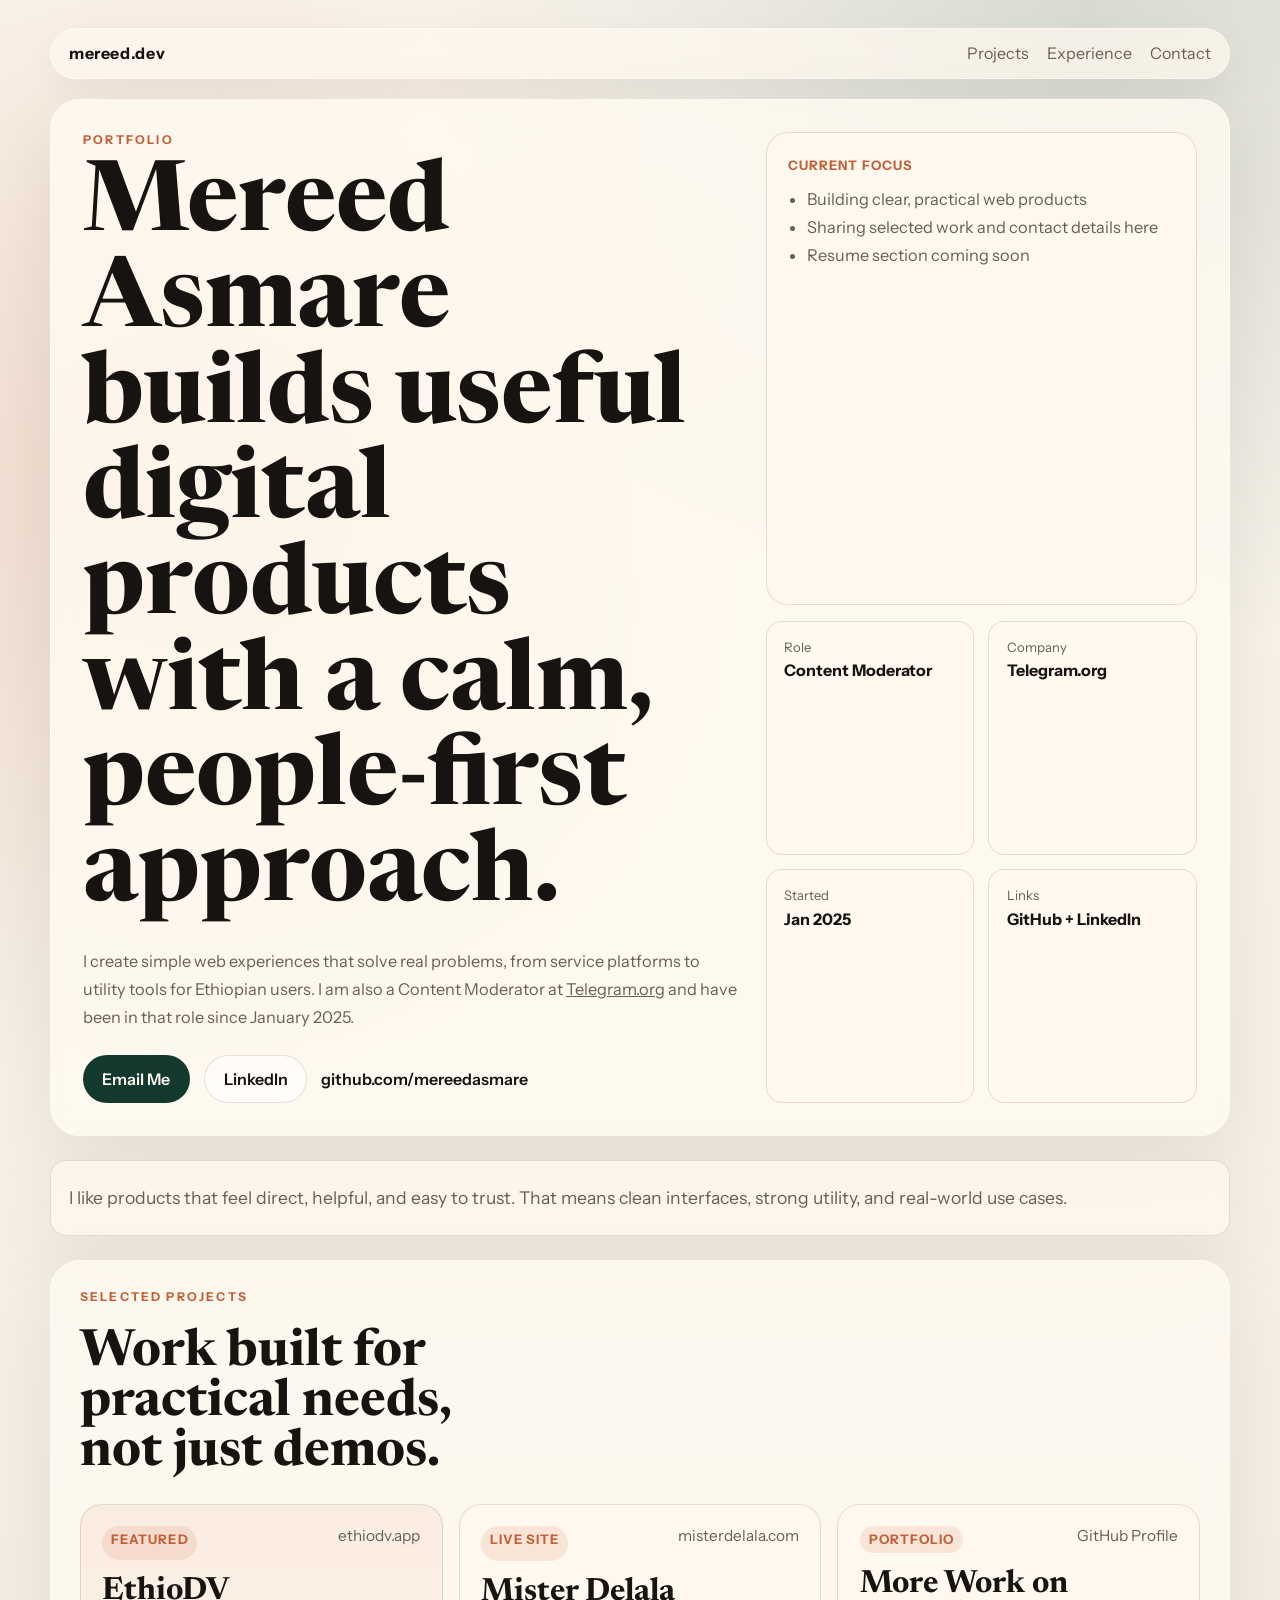
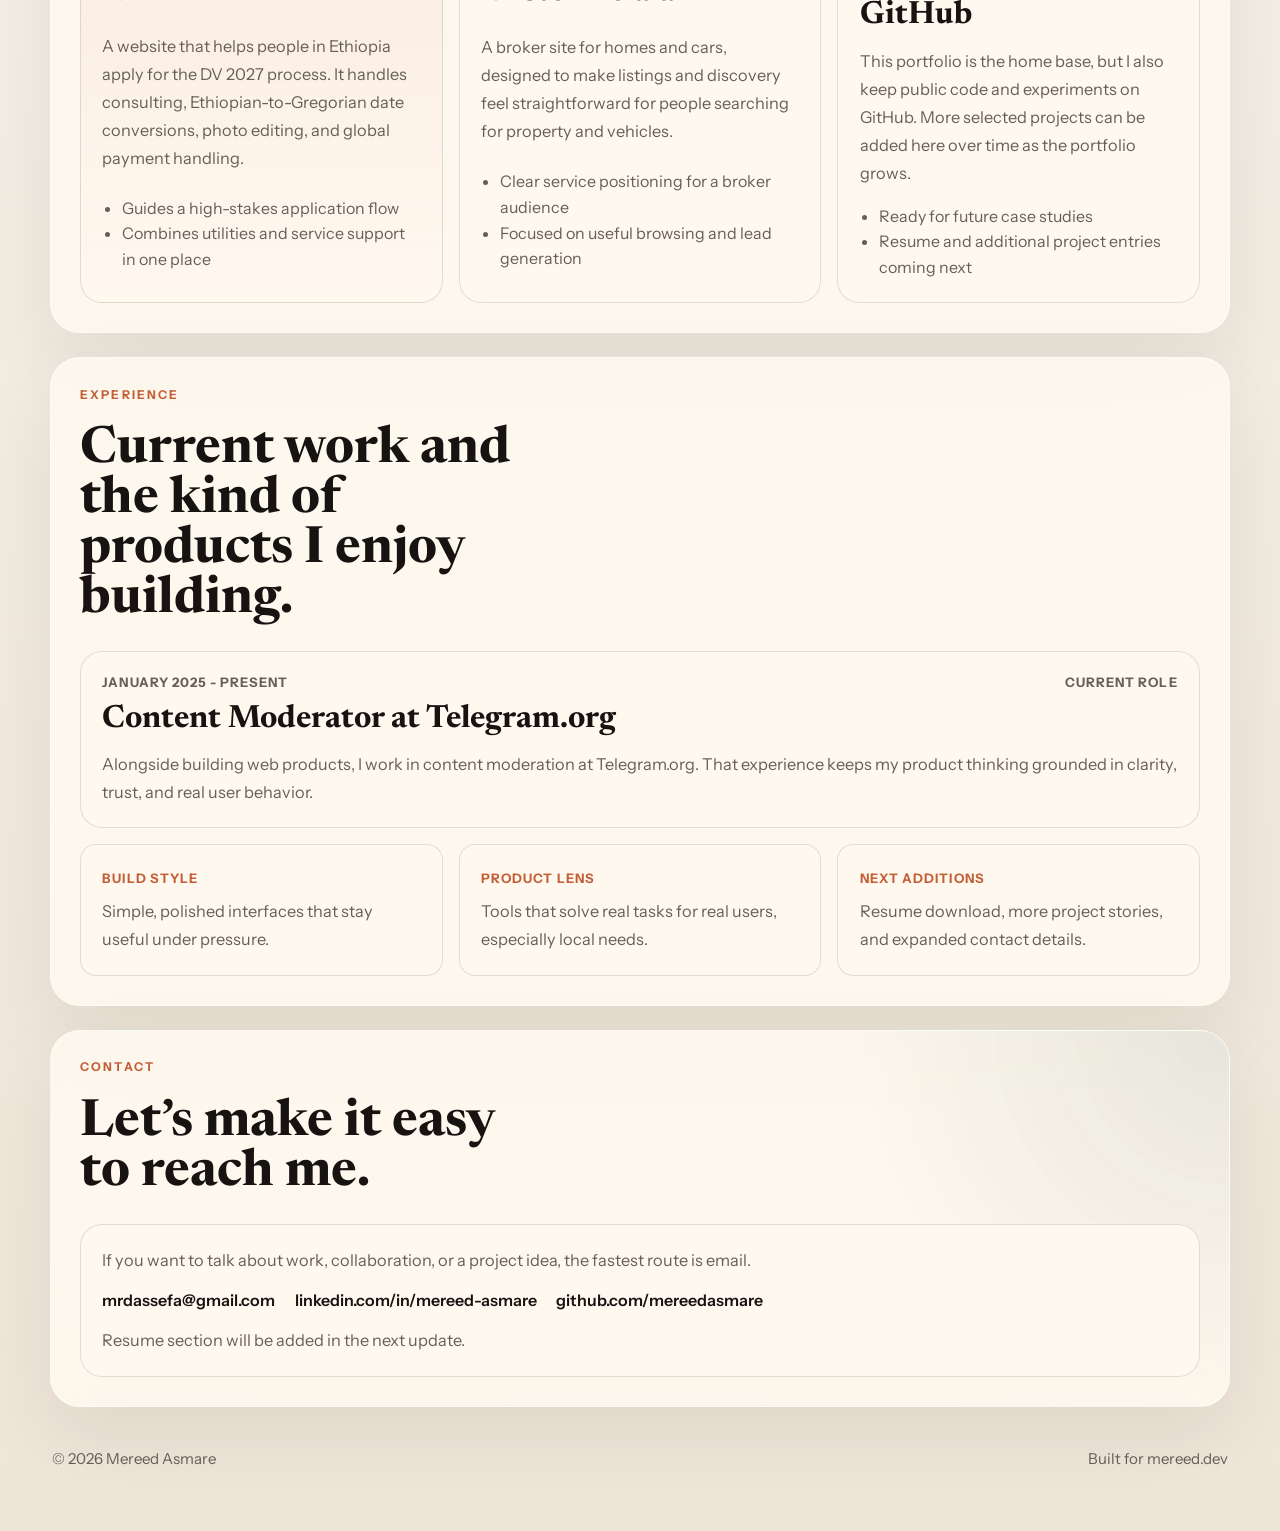
==== index.html @ 02094e94 "Create portfolio site" ====
<!DOCTYPE html>
<html lang="en">
  <head>
    <meta charset="UTF-8" />
    <meta name="viewport" content="width=device-width, initial-scale=1.0" />
    <title>Mereed Asmare | Portfolio</title>
    <meta
      name="description"
      content="Mereed Asmare builds practical web products, shares selected work, and is currently a Content Moderator at Telegram.org."
    />
    <meta name="theme-color" content="#f3ede3" />
    <meta property="og:title" content="Mereed Asmare | Portfolio" />
    <meta
      property="og:description"
      content="Selected projects, current work, and contact links for Mereed Asmare."
    />
    <meta property="og:type" content="website" />
    <meta property="og:url" content="https://mereed.dev" />
    <link rel="canonical" href="https://mereed.dev" />
    <link rel="preconnect" href="https://fonts.googleapis.com" />
    <link rel="preconnect" href="https://fonts.gstatic.com" crossorigin />
    <link
      href="https://fonts.googleapis.com/css2?family=Instrument+Sans:wght@400;500;600;700&family=Newsreader:opsz,wght@6..72,500;6..72,700&display=swap"
      rel="stylesheet"
    />
    <link rel="stylesheet" href="./styles.css" />
  </head>
  <body>
    <div class="page-shell">
      <header class="site-header">
        <a class="brand" href="#top">mereed.dev</a>
        <nav class="site-nav" aria-label="Primary">
          <a href="#projects">Projects</a>
          <a href="#experience">Experience</a>
          <a href="#contact">Contact</a>
        </nav>
      </header>

      <main id="top">
        <section class="hero section reveal">
          <div class="hero-copy">
            <p class="eyebrow">Portfolio</p>
            <h1>
              Mereed Asmare builds useful digital products with a calm,
              people-first approach.
            </h1>
            <p class="intro">
              I create simple web experiences that solve real problems, from
              service platforms to utility tools for Ethiopian users. I am also
              a Content Moderator at
              <a href="https://telegram.org" target="_blank" rel="noreferrer"
                >Telegram.org</a
              >
              and have been in that role since January 2025.
            </p>
            <div class="hero-actions">
              <a class="button primary" href="mailto:mrdassefa@gmail.com"
                >Email Me</a
              >
              <a
                class="button secondary"
                href="https://www.linkedin.com/in/mereed-asmare/"
                target="_blank"
                rel="noreferrer"
                >LinkedIn</a
              >
              <a
                class="text-link"
                href="https://github.com/mereedasmare"
                target="_blank"
                rel="noreferrer"
                >github.com/mereedasmare</a
              >
            </div>
          </div>

          <aside class="hero-panel">
            <div class="status-card">
              <p class="panel-label">Current Focus</p>
              <ul class="status-list">
                <li>Building clear, practical web products</li>
                <li>Sharing selected work and contact details here</li>
                <li>Resume section coming soon</li>
              </ul>
            </div>
            <div class="mini-grid">
              <article>
                <span>Role</span>
                <strong>Content Moderator</strong>
              </article>
              <article>
                <span>Company</span>
                <strong>Telegram.org</strong>
              </article>
              <article>
                <span>Started</span>
                <strong>Jan 2025</strong>
              </article>
              <article>
                <span>Links</span>
                <strong>GitHub + LinkedIn</strong>
              </article>
            </div>
          </aside>
        </section>

        <section class="summary-band section reveal">
          <p>
            I like products that feel direct, helpful, and easy to trust. That
            means clean interfaces, strong utility, and real-world use cases.
          </p>
        </section>

        <section class="section reveal" id="projects">
          <div class="section-heading">
            <p class="eyebrow">Selected Projects</p>
            <h2>Work built for practical needs, not just demos.</h2>
          </div>

          <div class="project-grid">
            <article class="project-card featured">
              <div class="project-topline">
                <span class="project-tag">Featured</span>
                <a
                  href="https://ethiodv.app"
                  target="_blank"
                  rel="noreferrer"
                  >ethiodv.app</a
                >
              </div>
              <h3>EthioDV</h3>
              <p>
                A website that helps people in Ethiopia apply for the DV 2027
                process. It handles consulting, Ethiopian-to-Gregorian date
                conversions, photo editing, and global payment handling.
              </p>
              <ul class="project-points">
                <li>Guides a high-stakes application flow</li>
                <li>Combines utilities and service support in one place</li>
              </ul>
            </article>

            <article class="project-card">
              <div class="project-topline">
                <span class="project-tag">Live Site</span>
                <a
                  href="https://misterdelala.com"
                  target="_blank"
                  rel="noreferrer"
                  >misterdelala.com</a
                >
              </div>
              <h3>Mister Delala</h3>
              <p>
                A broker site for homes and cars, designed to make listings and
                discovery feel straightforward for people searching for property
                and vehicles.
              </p>
              <ul class="project-points">
                <li>Clear service positioning for a broker audience</li>
                <li>Focused on useful browsing and lead generation</li>
              </ul>
            </article>

            <article class="project-card">
              <div class="project-topline">
                <span class="project-tag">Portfolio</span>
                <a
                  href="https://github.com/mereedasmare"
                  target="_blank"
                  rel="noreferrer"
                  >GitHub Profile</a
                >
              </div>
              <h3>More Work on GitHub</h3>
              <p>
                This portfolio is the home base, but I also keep public code
                and experiments on GitHub. More selected projects can be added
                here over time as the portfolio grows.
              </p>
              <ul class="project-points">
                <li>Ready for future case studies</li>
                <li>Resume and additional project entries coming next</li>
              </ul>
            </article>
          </div>
        </section>

        <section class="section reveal" id="experience">
          <div class="section-heading">
            <p class="eyebrow">Experience</p>
            <h2>Current work and the kind of products I enjoy building.</h2>
          </div>

          <div class="timeline-card">
            <div class="timeline-meta">
              <span>January 2025 - Present</span>
              <span>Current Role</span>
            </div>
            <h3>Content Moderator at Telegram.org</h3>
            <p>
              Alongside building web products, I work in content moderation at
              Telegram.org. That experience keeps my product thinking grounded
              in clarity, trust, and real user behavior.
            </p>
          </div>

          <div class="value-grid">
            <article>
              <span>Build Style</span>
              <p>Simple, polished interfaces that stay useful under pressure.</p>
            </article>
            <article>
              <span>Product Lens</span>
              <p>Tools that solve real tasks for real users, especially local needs.</p>
            </article>
            <article>
              <span>Next Additions</span>
              <p>Resume download, more project stories, and expanded contact details.</p>
            </article>
          </div>
        </section>

        <section class="section reveal contact-section" id="contact">
          <div class="section-heading">
            <p class="eyebrow">Contact</p>
            <h2>Let’s make it easy to reach me.</h2>
          </div>

          <div class="contact-card">
            <p>
              If you want to talk about work, collaboration, or a project idea,
              the fastest route is email.
            </p>
            <div class="contact-links">
              <a href="mailto:mrdassefa@gmail.com">mrdassefa@gmail.com</a>
              <a
                href="https://www.linkedin.com/in/mereed-asmare/"
                target="_blank"
                rel="noreferrer"
                >linkedin.com/in/mereed-asmare</a
              >
              <a
                href="https://github.com/mereedasmare"
                target="_blank"
                rel="noreferrer"
                >github.com/mereedasmare</a
              >
            </div>
            <p class="resume-note">Resume section will be added in the next update.</p>
          </div>
        </section>
      </main>

      <footer class="site-footer">
        <p>© <span id="year"></span> Mereed Asmare</p>
        <p>Built for mereed.dev</p>
      </footer>
    </div>

    <script src="./script.js"></script>
  </body>
</html>
---- styles.css ----
:root {
  color-scheme: light;
  --bg: #f3ede3;
  --surface: rgba(255, 250, 241, 0.82);
  --surface-strong: #fff8ef;
  --surface-deep: #13392f;
  --text: #161311;
  --muted: #675f57;
  --line: rgba(22, 19, 17, 0.12);
  --accent: #c35f37;
  --accent-soft: rgba(195, 95, 55, 0.12);
  --shadow: 0 28px 80px rgba(27, 23, 19, 0.08);
  --radius-lg: 30px;
  --radius-md: 22px;
  --radius-sm: 16px;
}

* {
  box-sizing: border-box;
}

html {
  scroll-behavior: smooth;
}

body {
  margin: 0;
  min-height: 100vh;
  font-family: "Instrument Sans", sans-serif;
  color: var(--text);
  background:
    radial-gradient(circle at 15% 15%, rgba(195, 95, 55, 0.18), transparent 22%),
    radial-gradient(circle at 85% 0%, rgba(19, 57, 47, 0.15), transparent 20%),
    linear-gradient(180deg, #fbf6ed 0%, var(--bg) 56%, #efe5d8 100%);
}

body::before {
  content: "";
  position: fixed;
  inset: 0;
  pointer-events: none;
  background-image:
    linear-gradient(rgba(19, 57, 47, 0.04) 1px, transparent 1px),
    linear-gradient(90deg, rgba(19, 57, 47, 0.04) 1px, transparent 1px);
  background-size: 44px 44px;
  mask-image: radial-gradient(circle at center, black 28%, transparent 90%);
  opacity: 0.35;
}

a {
  color: inherit;
}

.page-shell {
  width: min(1180px, calc(100% - 2rem));
  margin: 0 auto;
  padding: 1rem 0 3rem;
  position: relative;
  z-index: 1;
}

.site-header,
.site-footer {
  display: flex;
  justify-content: space-between;
  align-items: center;
  gap: 1rem;
}

.site-header {
  position: sticky;
  top: 0;
  margin-top: 0.75rem;
  padding: 0.9rem 1.15rem;
  border: 1px solid rgba(255, 255, 255, 0.45);
  border-radius: 999px;
  backdrop-filter: blur(16px);
  background: rgba(255, 248, 239, 0.72);
  box-shadow: 0 14px 40px rgba(26, 23, 21, 0.05);
}

.brand,
.site-nav a,
.text-link,
.project-topline a,
.contact-links a {
  text-decoration: none;
}

.brand {
  font-weight: 700;
  letter-spacing: 0.04em;
  text-transform: lowercase;
}

.site-nav {
  display: flex;
  gap: 1.1rem;
  flex-wrap: wrap;
}

.site-nav a {
  color: var(--muted);
}

.site-nav a:hover,
.text-link:hover,
.project-topline a:hover,
.contact-links a:hover {
  color: var(--accent);
}

main {
  display: grid;
  gap: 1.5rem;
  padding-top: 1.25rem;
}

.section {
  padding: 1.8rem;
  border: 1px solid rgba(255, 255, 255, 0.55);
  border-radius: var(--radius-lg);
  background: var(--surface);
  box-shadow: var(--shadow);
  backdrop-filter: blur(16px);
}

.hero {
  display: grid;
  grid-template-columns: 1.45fr 0.95fr;
  gap: 1.5rem;
  align-items: stretch;
  padding: 2rem;
}

.eyebrow {
  margin: 0 0 0.85rem;
  color: var(--accent);
  text-transform: uppercase;
  letter-spacing: 0.18em;
  font-size: 0.76rem;
  font-weight: 700;
}

h1,
h2,
h3 {
  margin: 0;
  font-family: "Newsreader", serif;
  font-weight: 700;
  line-height: 0.98;
}

h1 {
  font-size: clamp(3rem, 8vw, 6.1rem);
  max-width: 11ch;
}

h2 {
  font-size: clamp(2rem, 4vw, 3.5rem);
  max-width: 14ch;
}

h3 {
  font-size: 2rem;
}

.intro,
.summary-band p,
.project-card p,
.timeline-card p,
.value-grid p,
.contact-card p,
.status-list,
.resume-note {
  color: var(--muted);
  line-height: 1.72;
  font-size: 1.02rem;
}

.intro {
  max-width: 62ch;
  margin: 1.35rem 0 0;
}

.hero-actions {
  display: flex;
  gap: 0.9rem;
  align-items: center;
  flex-wrap: wrap;
  margin-top: 1.5rem;
}

.button {
  display: inline-flex;
  align-items: center;
  justify-content: center;
  min-height: 48px;
  padding: 0.8rem 1.15rem;
  border-radius: 999px;
  border: 1px solid transparent;
  font-weight: 600;
  text-decoration: none;
  transition: transform 180ms ease, background-color 180ms ease,
    border-color 180ms ease;
}

.button:hover {
  transform: translateY(-1px);
}

.button.primary {
  color: #fff9f0;
  background: var(--surface-deep);
}

.button.secondary {
  border-color: var(--line);
  background: rgba(255, 255, 255, 0.6);
}

.text-link {
  font-weight: 600;
}

.hero-panel {
  display: grid;
  gap: 1rem;
}

.status-card,
.project-card,
.timeline-card,
.contact-card,
.value-grid article {
  border-radius: var(--radius-md);
  border: 1px solid var(--line);
  background: var(--surface-strong);
}

.status-card {
  padding: 1.3rem 1.35rem;
}

.panel-label,
.project-tag,
.timeline-meta span,
.value-grid span {
  display: inline-block;
  font-size: 0.82rem;
  font-weight: 700;
  letter-spacing: 0.08em;
  text-transform: uppercase;
}

.panel-label {
  color: var(--accent);
  margin: 0 0 0.8rem;
}

.status-list {
  margin: 0;
  padding-left: 1.2rem;
}

.mini-grid {
  display: grid;
  grid-template-columns: repeat(2, minmax(0, 1fr));
  gap: 0.9rem;
}

.mini-grid article,
.summary-band,
.value-grid article {
  padding: 1.05rem 1.1rem;
  border: 1px solid var(--line);
  border-radius: var(--radius-sm);
  background: rgba(255, 248, 239, 0.74);
}

.mini-grid span,
.project-topline,
.timeline-meta {
  display: flex;
  justify-content: space-between;
  gap: 1rem;
  color: var(--muted);
}

.mini-grid span {
  display: block;
  font-size: 0.82rem;
  margin-bottom: 0.35rem;
}

.mini-grid strong {
  font-size: 1rem;
}

.summary-band {
  padding-top: 1.35rem;
  padding-bottom: 1.35rem;
}

.summary-band p {
  margin: 0;
  font-size: 1.1rem;
}

.section-heading {
  display: grid;
  gap: 0.6rem;
  margin-bottom: 1.6rem;
}

.project-grid,
.value-grid {
  display: grid;
  grid-template-columns: repeat(3, minmax(0, 1fr));
  gap: 1rem;
}

.project-card,
.timeline-card,
.contact-card,
.value-grid article {
  padding: 1.35rem;
}

.project-card {
  display: grid;
  gap: 1rem;
  transition: transform 180ms ease, box-shadow 180ms ease;
}

.project-card:hover {
  transform: translateY(-4px);
  box-shadow: 0 18px 40px rgba(23, 18, 16, 0.08);
}

.project-card.featured {
  background:
    linear-gradient(180deg, rgba(195, 95, 55, 0.08), rgba(255, 248, 239, 0.95)),
    var(--surface-strong);
}

.project-tag {
  padding: 0.32rem 0.55rem;
  border-radius: 999px;
  background: var(--accent-soft);
  color: var(--accent);
}

.project-topline a {
  color: var(--muted);
  font-size: 0.96rem;
}

.project-card p,
.timeline-card p,
.contact-card p,
.value-grid p {
  margin: 0;
}

.project-points {
  margin: 0;
  padding-left: 1.2rem;
  color: var(--muted);
  line-height: 1.6;
}

.timeline-card {
  display: grid;
  gap: 0.9rem;
  margin-bottom: 1rem;
}

.timeline-meta {
  flex-wrap: wrap;
}

.value-grid span {
  color: var(--accent);
  margin-bottom: 0.7rem;
}

.contact-section {
  background:
    radial-gradient(circle at top right, rgba(19, 57, 47, 0.09), transparent 30%),
    var(--surface);
}

.contact-card {
  display: grid;
  gap: 1rem;
}

.contact-links {
  display: flex;
  flex-wrap: wrap;
  gap: 0.9rem 1.2rem;
}

.contact-links a {
  font-weight: 600;
}

.resume-note {
  margin: 0;
}

.site-footer {
  margin-top: 1.4rem;
  padding: 0.3rem 0.15rem 0;
  color: var(--muted);
  font-size: 0.94rem;
}

.reveal {
  opacity: 0;
  transform: translateY(20px);
  transition: opacity 700ms ease, transform 700ms ease;
}

.reveal.visible {
  opacity: 1;
  transform: translateY(0);
}

@media (max-width: 980px) {
  .hero,
  .project-grid,
  .value-grid {
    grid-template-columns: 1fr;
  }

  h1 {
    max-width: none;
  }

  h2 {
    max-width: none;
  }
}

@media (max-width: 760px) {
  .page-shell {
    width: min(100% - 1rem, 100%);
  }

  .site-header,
  .site-footer {
    flex-direction: column;
    align-items: flex-start;
  }

  .site-nav {
    gap: 0.8rem;
  }

  .section,
  .hero {
    padding: 1.2rem;
  }

  .mini-grid {
    grid-template-columns: 1fr;
  }

  h1 {
    font-size: clamp(2.5rem, 14vw, 4.2rem);
  }

  h2 {
    font-size: clamp(1.8rem, 9vw, 2.8rem);
  }
}

@media (prefers-reduced-motion: reduce) {
  html {
    scroll-behavior: auto;
  }

  .button,
  .project-card,
  .reveal {
    transition: none;
  }

  .reveal {
    opacity: 1;
    transform: none;
  }
}
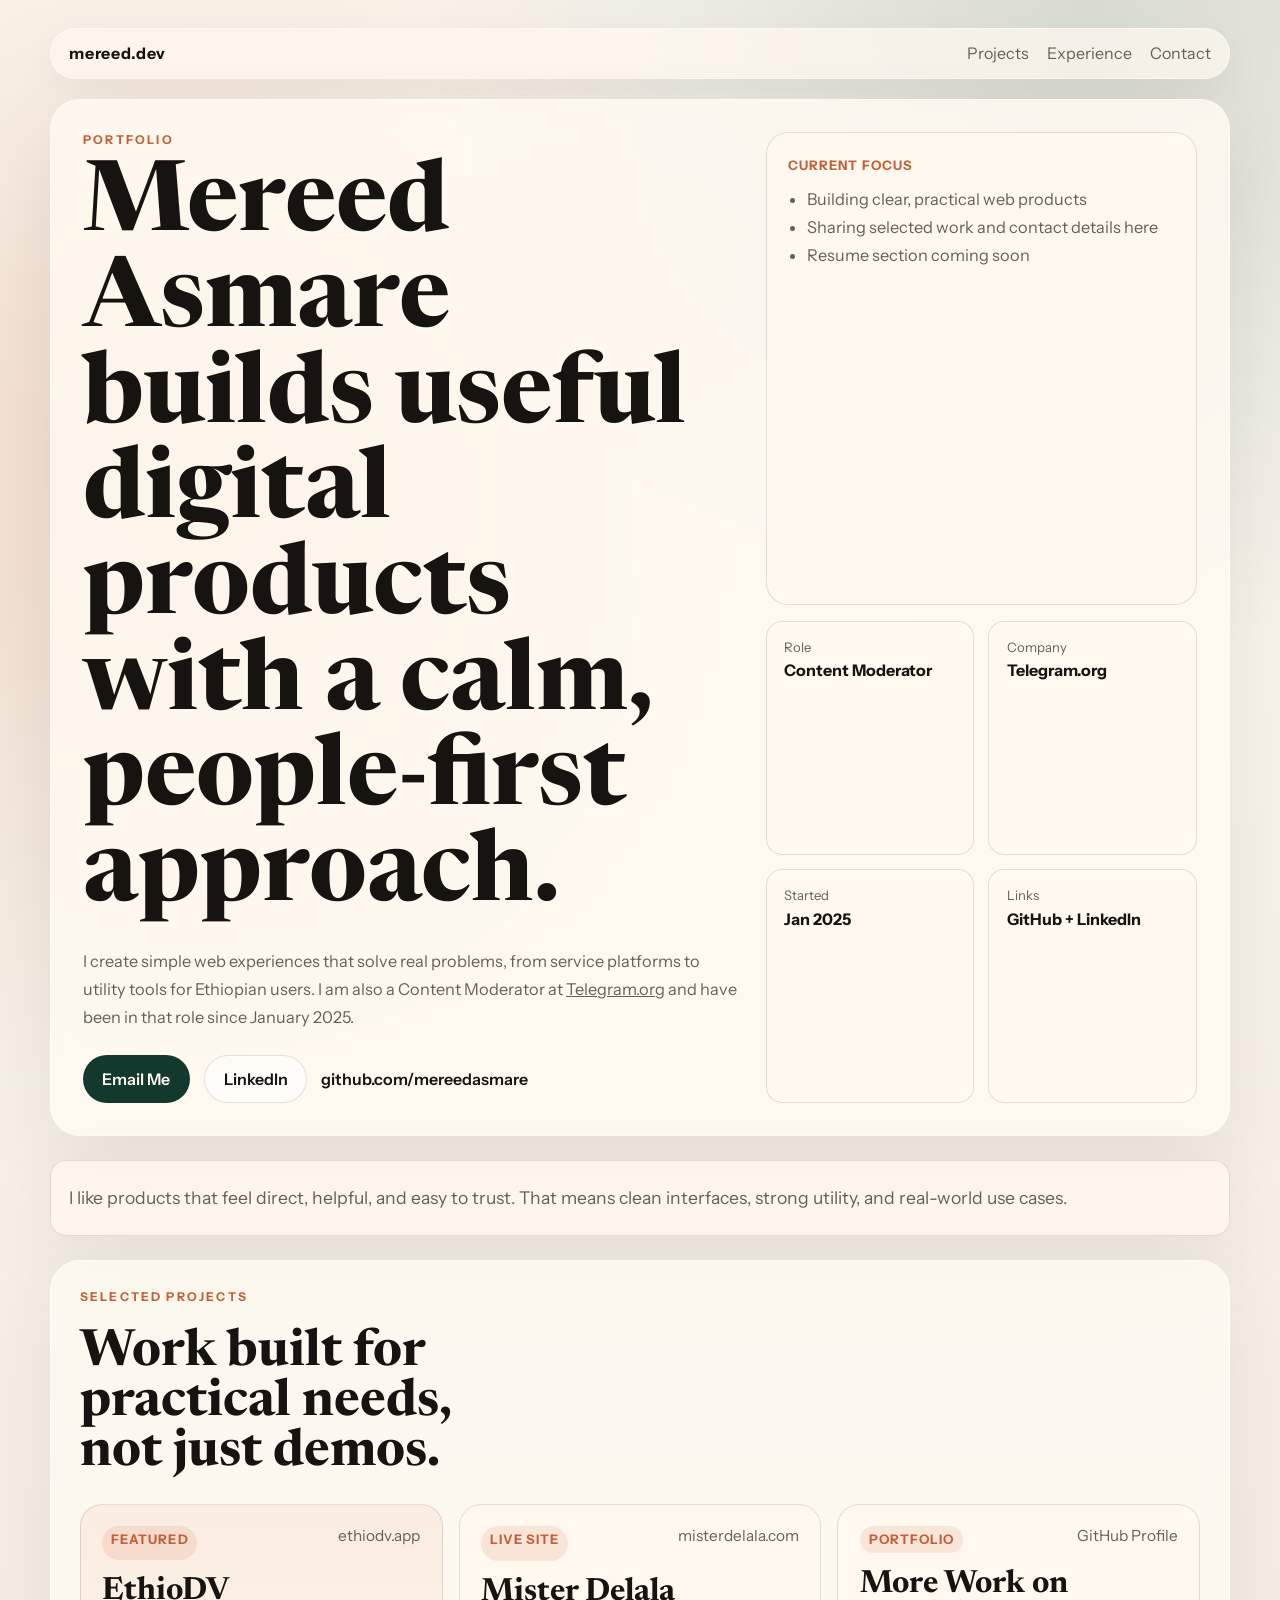
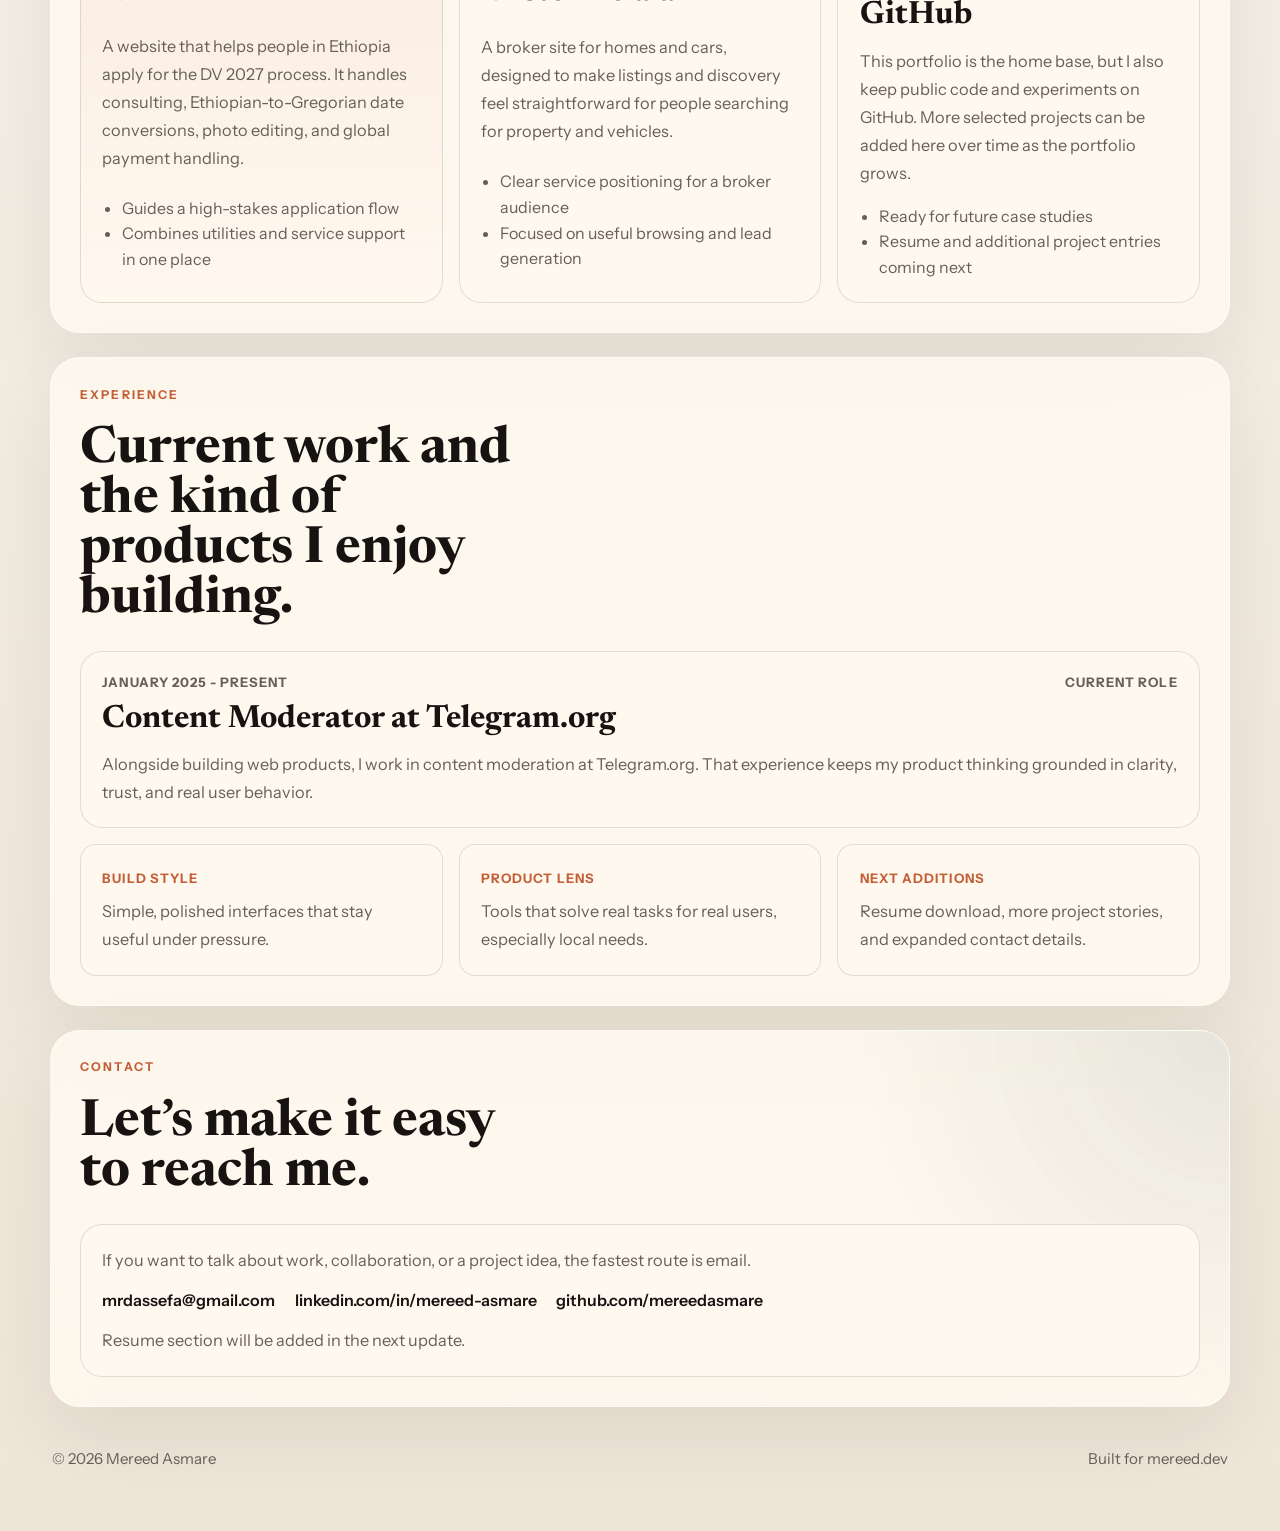
==== commit 5d91a86f: "Add site favicon" ====
--- a/index.html
+++ b/index.html
@@ -17,6 +17,7 @@
     <meta property="og:type" content="website" />
     <meta property="og:url" content="https://mereed.dev" />
     <link rel="canonical" href="https://mereed.dev" />
+    <link rel="icon" type="image/svg+xml" href="./favicon.svg" />
     <link rel="preconnect" href="https://fonts.googleapis.com" />
     <link rel="preconnect" href="https://fonts.gstatic.com" crossorigin />
     <link
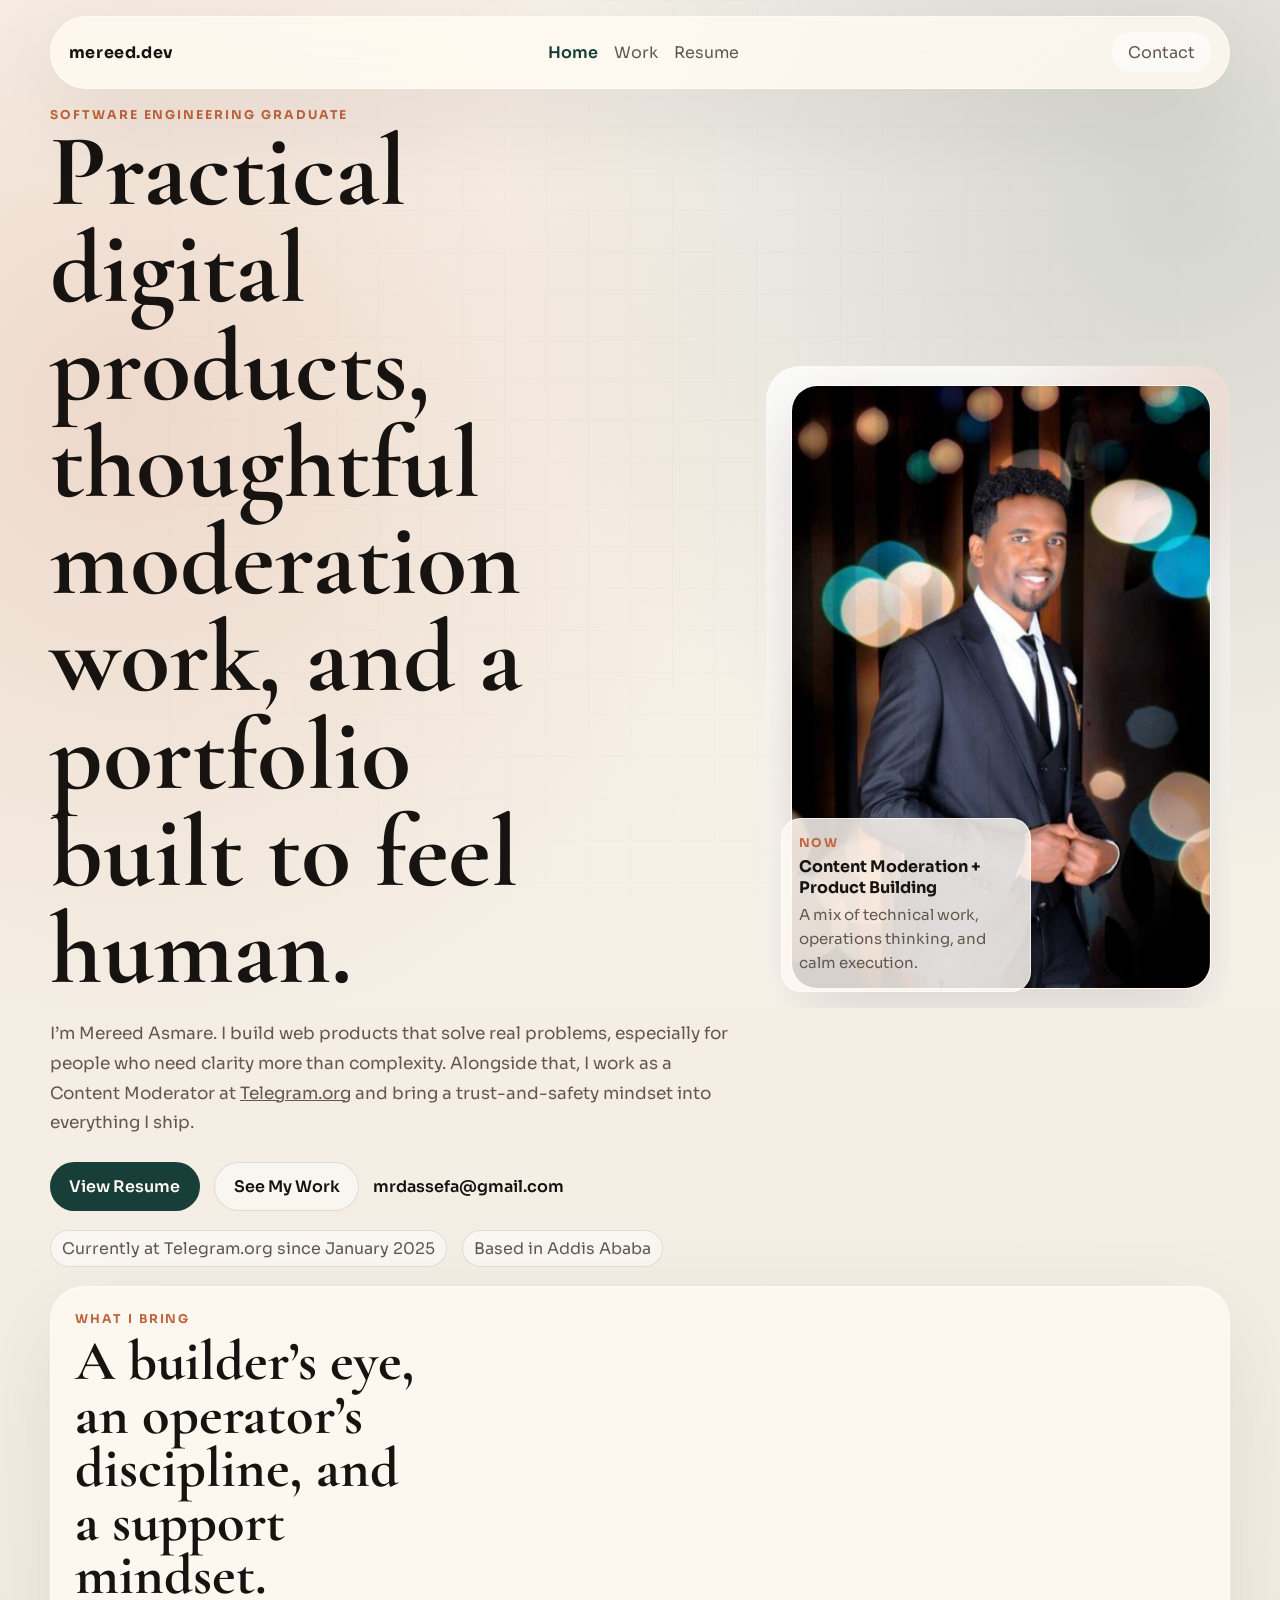
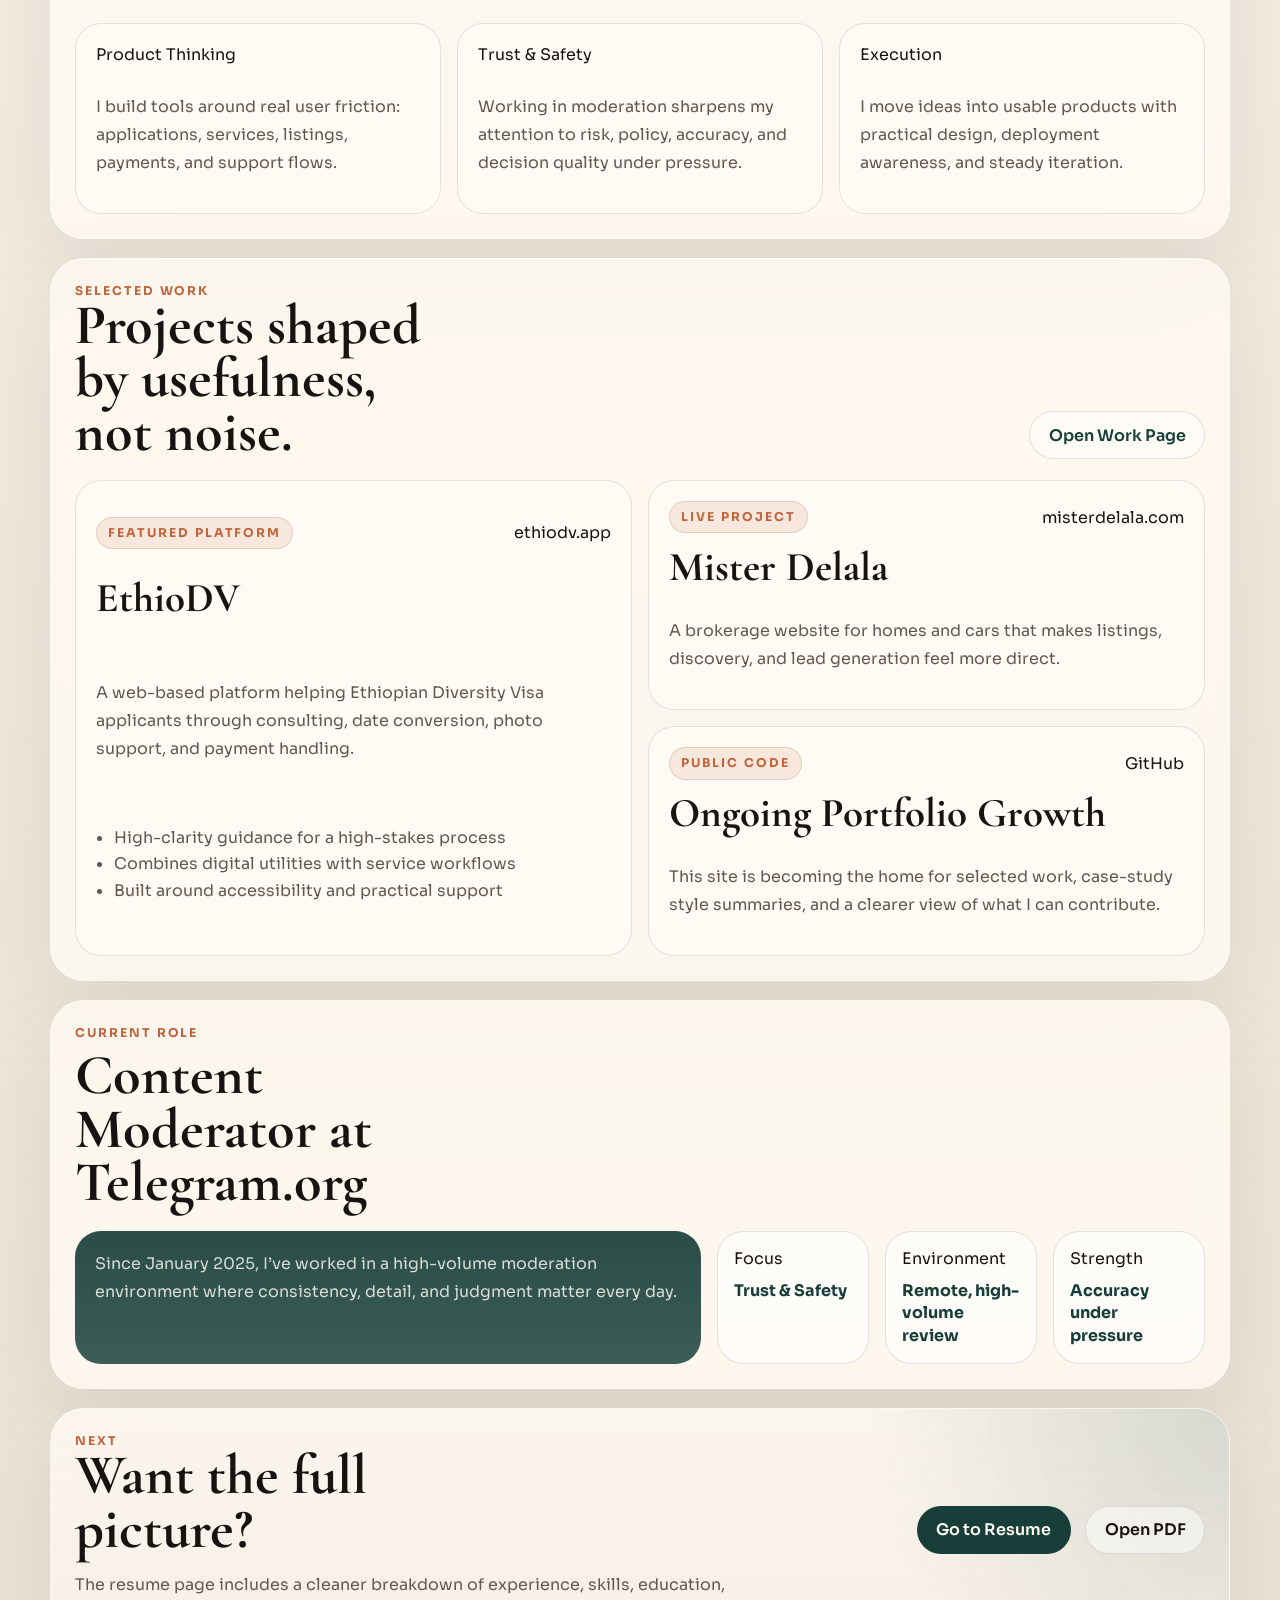
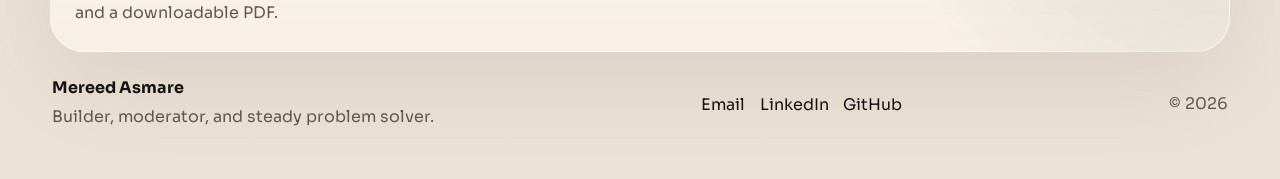
==== commit 160ae932: "Redesign portfolio and add resume pages" ====
--- a/index.html
+++ b/index.html
@@ -3,16 +3,16 @@
   <head>
     <meta charset="UTF-8" />
     <meta name="viewport" content="width=device-width, initial-scale=1.0" />
-    <title>Mereed Asmare | Portfolio</title>
+    <title>Mereed Asmare | Builder, Moderator, Problem Solver</title>
     <meta
       name="description"
-      content="Mereed Asmare builds practical web products, shares selected work, and is currently a Content Moderator at Telegram.org."
+      content="Mereed Asmare is a Software Engineering graduate building useful web products, working in content moderation at Telegram.org, and sharing selected work at mereed.dev."
     />
-    <meta name="theme-color" content="#f3ede3" />
+    <meta name="theme-color" content="#f1eadf" />
     <meta property="og:title" content="Mereed Asmare | Portfolio" />
     <meta
       property="og:description"
-      content="Selected projects, current work, and contact links for Mereed Asmare."
+      content="Selected work, current role, and resume for Mereed Asmare."
     />
     <meta property="og:type" content="website" />
     <meta property="og:url" content="https://mereed.dev" />
@@ -21,242 +21,248 @@
     <link rel="preconnect" href="https://fonts.googleapis.com" />
     <link rel="preconnect" href="https://fonts.gstatic.com" crossorigin />
     <link
-      href="https://fonts.googleapis.com/css2?family=Instrument+Sans:wght@400;500;600;700&family=Newsreader:opsz,wght@6..72,500;6..72,700&display=swap"
+      href="https://fonts.googleapis.com/css2?family=Sora:wght@400;500;600;700&family=Cormorant+Garamond:wght@500;600;700&display=swap"
       rel="stylesheet"
     />
     <link rel="stylesheet" href="./styles.css" />
   </head>
-  <body>
-    <div class="page-shell">
-      <header class="site-header">
-        <a class="brand" href="#top">mereed.dev</a>
-        <nav class="site-nav" aria-label="Primary">
-          <a href="#projects">Projects</a>
-          <a href="#experience">Experience</a>
-          <a href="#contact">Contact</a>
-        </nav>
-      </header>
-
-      <main id="top">
-        <section class="hero section reveal">
-          <div class="hero-copy">
-            <p class="eyebrow">Portfolio</p>
-            <h1>
-              Mereed Asmare builds useful digital products with a calm,
-              people-first approach.
-            </h1>
-            <p class="intro">
-              I create simple web experiences that solve real problems, from
-              service platforms to utility tools for Ethiopian users. I am also
-              a Content Moderator at
-              <a href="https://telegram.org" target="_blank" rel="noreferrer"
-                >Telegram.org</a
-              >
-              and have been in that role since January 2025.
-            </p>
-            <div class="hero-actions">
-              <a class="button primary" href="mailto:mrdassefa@gmail.com"
-                >Email Me</a
-              >
+  <body data-page="home">
+    <div class="site-bg">
+      <div class="site-shell">
+        <header class="site-header">
+          <a class="brand" href="./index.html">mereed.dev</a>
+          <nav class="site-nav" aria-label="Primary">
+            <a data-nav="home" href="./index.html">Home</a>
+            <a data-nav="work" href="./work.html">Work</a>
+            <a data-nav="resume" href="./resume.html">Resume</a>
+          </nav>
+          <a class="header-cta" href="mailto:mrdassefa@gmail.com">Contact</a>
+        </header>
+
+        <main class="page-stack">
+          <section class="hero-grid reveal">
+            <div class="hero-copy">
+              <p class="eyebrow">Software Engineering Graduate</p>
+              <h1>
+                Practical digital products, thoughtful moderation work, and a
+                portfolio built to feel human.
+              </h1>
+              <p class="lead">
+                I’m Mereed Asmare. I build web products that solve real
+                problems, especially for people who need clarity more than
+                complexity. Alongside that, I work as a Content Moderator at
+                <a href="https://telegram.org" target="_blank" rel="noreferrer"
+                  >Telegram.org</a
+                >
+                and bring a trust-and-safety mindset into everything I ship.
+              </p>
+              <div class="action-row">
+                <a class="button primary" href="./resume.html">View Resume</a>
+                <a class="button secondary" href="./work.html">See My Work</a>
+                <a class="text-link" href="mailto:mrdassefa@gmail.com"
+                  >mrdassefa@gmail.com</a
+                >
+              </div>
+              <div class="signal-row">
+                <span>Currently at Telegram.org since January 2025</span>
+                <span>Based in Addis Ababa</span>
+              </div>
+            </div>
+
+            <aside class="photo-stage">
+              <div class="photo-glow"></div>
+              <div class="photo-frame">
+                <img
+                  src="./assets/mereed-photo.jpg"
+                  alt="Portrait of Mereed Asmare"
+                />
+              </div>
+              <div class="photo-note">
+                <p class="note-label">Now</p>
+                <strong>Content Moderation + Product Building</strong>
+                <span
+                  >A mix of technical work, operations thinking, and calm
+                  execution.</span
+                >
+              </div>
+            </aside>
+          </section>
+
+          <section class="section-panel intro-panel reveal">
+            <div class="section-heading">
+              <p class="eyebrow">What I Bring</p>
+              <h2>A builder’s eye, an operator’s discipline, and a support mindset.</h2>
+            </div>
+            <div class="value-grid">
+              <article class="value-card">
+                <span>Product Thinking</span>
+                <p>
+                  I build tools around real user friction: applications,
+                  services, listings, payments, and support flows.
+                </p>
+              </article>
+              <article class="value-card">
+                <span>Trust & Safety</span>
+                <p>
+                  Working in moderation sharpens my attention to risk, policy,
+                  accuracy, and decision quality under pressure.
+                </p>
+              </article>
+              <article class="value-card">
+                <span>Execution</span>
+                <p>
+                  I move ideas into usable products with practical design,
+                  deployment awareness, and steady iteration.
+                </p>
+              </article>
+            </div>
+          </section>
+
+          <section class="section-panel reveal">
+            <div class="section-heading split-heading">
+              <div>
+                <p class="eyebrow">Selected Work</p>
+                <h2>Projects shaped by usefulness, not noise.</h2>
+              </div>
+              <a class="button ghost" href="./work.html">Open Work Page</a>
+            </div>
+
+            <div class="feature-grid">
+              <article class="feature-card feature-large">
+                <div class="feature-top">
+                  <span class="tag">Featured Platform</span>
+                  <a
+                    href="https://ethiodv.app"
+                    target="_blank"
+                    rel="noreferrer"
+                    >ethiodv.app</a
+                  >
+                </div>
+                <h3>EthioDV</h3>
+                <p>
+                  A web-based platform helping Ethiopian Diversity Visa
+                  applicants through consulting, date conversion, photo support,
+                  and payment handling.
+                </p>
+                <ul class="detail-list">
+                  <li>High-clarity guidance for a high-stakes process</li>
+                  <li>Combines digital utilities with service workflows</li>
+                  <li>Built around accessibility and practical support</li>
+                </ul>
+              </article>
+
+              <article class="feature-card">
+                <div class="feature-top">
+                  <span class="tag">Live Project</span>
+                  <a
+                    href="https://misterdelala.com"
+                    target="_blank"
+                    rel="noreferrer"
+                    >misterdelala.com</a
+                  >
+                </div>
+                <h3>Mister Delala</h3>
+                <p>
+                  A brokerage website for homes and cars that makes listings,
+                  discovery, and lead generation feel more direct.
+                </p>
+              </article>
+
+              <article class="feature-card">
+                <div class="feature-top">
+                  <span class="tag">Public Code</span>
+                  <a
+                    href="https://github.com/mereedasmare"
+                    target="_blank"
+                    rel="noreferrer"
+                    >GitHub</a
+                  >
+                </div>
+                <h3>Ongoing Portfolio Growth</h3>
+                <p>
+                  This site is becoming the home for selected work, case-study
+                  style summaries, and a clearer view of what I can contribute.
+                </p>
+              </article>
+            </div>
+          </section>
+
+          <section class="section-panel reveal">
+            <div class="section-heading">
+              <p class="eyebrow">Current Role</p>
+              <h2>Content Moderator at Telegram.org</h2>
+            </div>
+
+            <div class="role-strip">
+              <div class="role-summary">
+                <p>
+                  Since January 2025, I’ve worked in a high-volume moderation
+                  environment where consistency, detail, and judgment matter
+                  every day.
+                </p>
+              </div>
+              <div class="stat-grid">
+                <article class="stat-card">
+                  <span>Focus</span>
+                  <strong>Trust & Safety</strong>
+                </article>
+                <article class="stat-card">
+                  <span>Environment</span>
+                  <strong>Remote, high-volume review</strong>
+                </article>
+                <article class="stat-card">
+                  <span>Strength</span>
+                  <strong>Accuracy under pressure</strong>
+                </article>
+              </div>
+            </div>
+          </section>
+
+          <section class="contact-banner reveal">
+            <div>
+              <p class="eyebrow">Next</p>
+              <h2>Want the full picture?</h2>
+              <p class="banner-copy">
+                The resume page includes a cleaner breakdown of experience,
+                skills, education, and a downloadable PDF.
+              </p>
+            </div>
+            <div class="banner-actions">
+              <a class="button primary" href="./resume.html">Go to Resume</a>
               <a
                 class="button secondary"
-                href="https://www.linkedin.com/in/mereed-asmare/"
+                href="./assets/Mereed-Asmare-Resume.pdf"
                 target="_blank"
                 rel="noreferrer"
-                >LinkedIn</a
+                >Open PDF</a
               >
-              <a
-                class="text-link"
-                href="https://github.com/mereedasmare"
-                target="_blank"
-                rel="noreferrer"
-                >github.com/mereedasmare</a
-              >
-            </div>
+            </div>
+          </section>
+        </main>
+
+        <footer class="site-footer">
+          <div>
+            <strong>Mereed Asmare</strong>
+            <p>Builder, moderator, and steady problem solver.</p>
           </div>
-
-          <aside class="hero-panel">
-            <div class="status-card">
-              <p class="panel-label">Current Focus</p>
-              <ul class="status-list">
-                <li>Building clear, practical web products</li>
-                <li>Sharing selected work and contact details here</li>
-                <li>Resume section coming soon</li>
-              </ul>
-            </div>
-            <div class="mini-grid">
-              <article>
-                <span>Role</span>
-                <strong>Content Moderator</strong>
-              </article>
-              <article>
-                <span>Company</span>
-                <strong>Telegram.org</strong>
-              </article>
-              <article>
-                <span>Started</span>
-                <strong>Jan 2025</strong>
-              </article>
-              <article>
-                <span>Links</span>
-                <strong>GitHub + LinkedIn</strong>
-              </article>
-            </div>
-          </aside>
-        </section>
-
-        <section class="summary-band section reveal">
-          <p>
-            I like products that feel direct, helpful, and easy to trust. That
-            means clean interfaces, strong utility, and real-world use cases.
-          </p>
-        </section>
-
-        <section class="section reveal" id="projects">
-          <div class="section-heading">
-            <p class="eyebrow">Selected Projects</p>
-            <h2>Work built for practical needs, not just demos.</h2>
+          <div class="footer-links">
+            <a href="mailto:mrdassefa@gmail.com">Email</a>
+            <a
+              href="https://www.linkedin.com/in/mereed-asmare/"
+              target="_blank"
+              rel="noreferrer"
+              >LinkedIn</a
+            >
+            <a
+              href="https://github.com/mereedasmare"
+              target="_blank"
+              rel="noreferrer"
+              >GitHub</a
+            >
           </div>
-
-          <div class="project-grid">
-            <article class="project-card featured">
-              <div class="project-topline">
-                <span class="project-tag">Featured</span>
-                <a
-                  href="https://ethiodv.app"
-                  target="_blank"
-                  rel="noreferrer"
-                  >ethiodv.app</a
-                >
-              </div>
-              <h3>EthioDV</h3>
-              <p>
-                A website that helps people in Ethiopia apply for the DV 2027
-                process. It handles consulting, Ethiopian-to-Gregorian date
-                conversions, photo editing, and global payment handling.
-              </p>
-              <ul class="project-points">
-                <li>Guides a high-stakes application flow</li>
-                <li>Combines utilities and service support in one place</li>
-              </ul>
-            </article>
-
-            <article class="project-card">
-              <div class="project-topline">
-                <span class="project-tag">Live Site</span>
-                <a
-                  href="https://misterdelala.com"
-                  target="_blank"
-                  rel="noreferrer"
-                  >misterdelala.com</a
-                >
-              </div>
-              <h3>Mister Delala</h3>
-              <p>
-                A broker site for homes and cars, designed to make listings and
-                discovery feel straightforward for people searching for property
-                and vehicles.
-              </p>
-              <ul class="project-points">
-                <li>Clear service positioning for a broker audience</li>
-                <li>Focused on useful browsing and lead generation</li>
-              </ul>
-            </article>
-
-            <article class="project-card">
-              <div class="project-topline">
-                <span class="project-tag">Portfolio</span>
-                <a
-                  href="https://github.com/mereedasmare"
-                  target="_blank"
-                  rel="noreferrer"
-                  >GitHub Profile</a
-                >
-              </div>
-              <h3>More Work on GitHub</h3>
-              <p>
-                This portfolio is the home base, but I also keep public code
-                and experiments on GitHub. More selected projects can be added
-                here over time as the portfolio grows.
-              </p>
-              <ul class="project-points">
-                <li>Ready for future case studies</li>
-                <li>Resume and additional project entries coming next</li>
-              </ul>
-            </article>
-          </div>
-        </section>
-
-        <section class="section reveal" id="experience">
-          <div class="section-heading">
-            <p class="eyebrow">Experience</p>
-            <h2>Current work and the kind of products I enjoy building.</h2>
-          </div>
-
-          <div class="timeline-card">
-            <div class="timeline-meta">
-              <span>January 2025 - Present</span>
-              <span>Current Role</span>
-            </div>
-            <h3>Content Moderator at Telegram.org</h3>
-            <p>
-              Alongside building web products, I work in content moderation at
-              Telegram.org. That experience keeps my product thinking grounded
-              in clarity, trust, and real user behavior.
-            </p>
-          </div>
-
-          <div class="value-grid">
-            <article>
-              <span>Build Style</span>
-              <p>Simple, polished interfaces that stay useful under pressure.</p>
-            </article>
-            <article>
-              <span>Product Lens</span>
-              <p>Tools that solve real tasks for real users, especially local needs.</p>
-            </article>
-            <article>
-              <span>Next Additions</span>
-              <p>Resume download, more project stories, and expanded contact details.</p>
-            </article>
-          </div>
-        </section>
-
-        <section class="section reveal contact-section" id="contact">
-          <div class="section-heading">
-            <p class="eyebrow">Contact</p>
-            <h2>Let’s make it easy to reach me.</h2>
-          </div>
-
-          <div class="contact-card">
-            <p>
-              If you want to talk about work, collaboration, or a project idea,
-              the fastest route is email.
-            </p>
-            <div class="contact-links">
-              <a href="mailto:mrdassefa@gmail.com">mrdassefa@gmail.com</a>
-              <a
-                href="https://www.linkedin.com/in/mereed-asmare/"
-                target="_blank"
-                rel="noreferrer"
-                >linkedin.com/in/mereed-asmare</a
-              >
-              <a
-                href="https://github.com/mereedasmare"
-                target="_blank"
-                rel="noreferrer"
-                >github.com/mereedasmare</a
-              >
-            </div>
-            <p class="resume-note">Resume section will be added in the next update.</p>
-          </div>
-        </section>
-      </main>
-
-      <footer class="site-footer">
-        <p>© <span id="year"></span> Mereed Asmare</p>
-        <p>Built for mereed.dev</p>
-      </footer>
+          <p class="footer-year">© <span id="year"></span></p>
+        </footer>
+      </div>
     </div>
 
     <script src="./script.js"></script>
--- a/styles.css
+++ b/styles.css
@@ -1,18 +1,22 @@
 :root {
   color-scheme: light;
-  --bg: #f3ede3;
-  --surface: rgba(255, 250, 241, 0.82);
-  --surface-strong: #fff8ef;
-  --surface-deep: #13392f;
-  --text: #161311;
-  --muted: #675f57;
-  --line: rgba(22, 19, 17, 0.12);
-  --accent: #c35f37;
-  --accent-soft: rgba(195, 95, 55, 0.12);
-  --shadow: 0 28px 80px rgba(27, 23, 19, 0.08);
-  --radius-lg: 30px;
-  --radius-md: 22px;
-  --radius-sm: 16px;
+  --bg: #f1eadf;
+  --surface: rgba(255, 250, 242, 0.82);
+  --surface-strong: #fffaf3;
+  --surface-dark: #173e39;
+  --surface-ink: #101614;
+  --text: #171311;
+  --muted: #63584e;
+  --line: rgba(23, 19, 17, 0.11);
+  --accent: #c1653d;
+  --accent-soft: rgba(193, 101, 61, 0.12);
+  --mint: #d5ebe1;
+  --shadow: 0 30px 90px rgba(20, 17, 15, 0.08);
+  --radius-xl: 34px;
+  --radius-lg: 26px;
+  --radius-md: 18px;
+  --radius-pill: 999px;
+  --content: 1180px;
 }
 
 * {
@@ -26,12 +30,12 @@
 body {
   margin: 0;
   min-height: 100vh;
-  font-family: "Instrument Sans", sans-serif;
+  font-family: "Sora", sans-serif;
   color: var(--text);
   background:
-    radial-gradient(circle at 15% 15%, rgba(195, 95, 55, 0.18), transparent 22%),
-    radial-gradient(circle at 85% 0%, rgba(19, 57, 47, 0.15), transparent 20%),
-    linear-gradient(180deg, #fbf6ed 0%, var(--bg) 56%, #efe5d8 100%);
+    radial-gradient(circle at 10% 12%, rgba(193, 101, 61, 0.18), transparent 20%),
+    radial-gradient(circle at 92% 6%, rgba(23, 62, 57, 0.16), transparent 20%),
+    linear-gradient(180deg, #f9f4ec 0%, var(--bg) 55%, #ebe1d5 100%);
 }
 
 body::before {
@@ -40,50 +44,85 @@
   inset: 0;
   pointer-events: none;
   background-image:
-    linear-gradient(rgba(19, 57, 47, 0.04) 1px, transparent 1px),
-    linear-gradient(90deg, rgba(19, 57, 47, 0.04) 1px, transparent 1px);
-  background-size: 44px 44px;
-  mask-image: radial-gradient(circle at center, black 28%, transparent 90%);
-  opacity: 0.35;
+    linear-gradient(rgba(23, 62, 57, 0.04) 1px, transparent 1px),
+    linear-gradient(90deg, rgba(23, 62, 57, 0.04) 1px, transparent 1px);
+  background-size: 42px 42px;
+  mask-image: radial-gradient(circle at center, rgba(0, 0, 0, 1) 28%, transparent 88%);
+  opacity: 0.4;
 }
 
 a {
   color: inherit;
 }
 
-.page-shell {
-  width: min(1180px, calc(100% - 2rem));
+img {
+  display: block;
+  max-width: 100%;
+}
+
+.site-bg {
+  position: relative;
+  z-index: 1;
+}
+
+.site-shell {
+  width: min(var(--content), calc(100% - 1rem));
   margin: 0 auto;
   padding: 1rem 0 3rem;
-  position: relative;
-  z-index: 1;
 }
 
 .site-header,
-.site-footer {
+.site-footer,
+.site-nav,
+.action-row,
+.signal-row,
+.feature-top,
+.section-heading.split-heading,
+.banner-actions,
+.footer-links,
+.header-cta,
+.role-strip,
+.contact-meta,
+.resume-actions,
+.resume-topline,
+.resume-meta,
+.resume-downloads,
+.timeline-head {
   display: flex;
+}
+
+.site-header,
+.section-panel,
+.contact-banner,
+.resume-shell,
+.resume-preview-card {
+  border: 1px solid rgba(255, 255, 255, 0.55);
+  background: var(--surface);
+  box-shadow: var(--shadow);
+  backdrop-filter: blur(16px);
+}
+
+.site-header {
+  position: sticky;
+  top: 0.8rem;
+  z-index: 10;
   justify-content: space-between;
   align-items: center;
   gap: 1rem;
-}
-
-.site-header {
-  position: sticky;
-  top: 0;
-  margin-top: 0.75rem;
-  padding: 0.9rem 1.15rem;
-  border: 1px solid rgba(255, 255, 255, 0.45);
-  border-radius: 999px;
-  backdrop-filter: blur(16px);
-  background: rgba(255, 248, 239, 0.72);
-  box-shadow: 0 14px 40px rgba(26, 23, 21, 0.05);
+  padding: 0.95rem 1.1rem;
+  margin-bottom: 1.15rem;
+  border-radius: var(--radius-pill);
 }
 
 .brand,
 .site-nav a,
+.header-cta,
+.button,
 .text-link,
-.project-topline a,
-.contact-links a {
+.footer-links a,
+.feature-top a,
+.resume-downloads a,
+.resume-preview-link {
   text-decoration: none;
 }
 
@@ -94,115 +133,175 @@
 }
 
 .site-nav {
-  display: flex;
-  gap: 1.1rem;
+  align-items: center;
+  gap: 1rem;
   flex-wrap: wrap;
 }
 
-.site-nav a {
+.site-nav a,
+.header-cta {
   color: var(--muted);
+  transition: color 180ms ease, background-color 180ms ease;
 }
 
 .site-nav a:hover,
-.text-link:hover,
-.project-topline a:hover,
-.contact-links a:hover {
+.header-cta:hover,
+.footer-links a:hover,
+.feature-top a:hover,
+.resume-downloads a:hover,
+.text-link:hover {
   color: var(--accent);
 }
 
-main {
-  display: grid;
-  gap: 1.5rem;
-  padding-top: 1.25rem;
-}
-
-.section {
-  padding: 1.8rem;
-  border: 1px solid rgba(255, 255, 255, 0.55);
-  border-radius: var(--radius-lg);
-  background: var(--surface);
-  box-shadow: var(--shadow);
-  backdrop-filter: blur(16px);
-}
-
-.hero {
-  display: grid;
-  grid-template-columns: 1.45fr 0.95fr;
-  gap: 1.5rem;
-  align-items: stretch;
-  padding: 2rem;
-}
-
-.eyebrow {
-  margin: 0 0 0.85rem;
-  color: var(--accent);
-  text-transform: uppercase;
-  letter-spacing: 0.18em;
+.site-nav a.is-active {
+  color: var(--surface-dark);
+  font-weight: 600;
+}
+
+.header-cta {
+  padding: 0.6rem 1rem;
+  border-radius: var(--radius-pill);
+  background: rgba(255, 255, 255, 0.55);
+}
+
+.page-stack {
+  display: grid;
+  gap: 1.2rem;
+}
+
+.hero-grid,
+.work-hero,
+.resume-hero {
+  display: grid;
+  gap: 1.3rem;
+}
+
+.hero-grid {
+  grid-template-columns: minmax(0, 1.2fr) minmax(320px, 0.8fr);
+  align-items: center;
+}
+
+.hero-copy,
+.photo-stage,
+.resume-hero-copy,
+.resume-hero-side {
+  position: relative;
+}
+
+.eyebrow,
+.tag,
+.note-label,
+.skill-label,
+.timeline-date,
+.resume-stat span,
+.mini-heading {
+  margin: 0;
   font-size: 0.76rem;
   font-weight: 700;
+  letter-spacing: 0.16em;
+  text-transform: uppercase;
+}
+
+.eyebrow,
+.note-label,
+.skill-label,
+.mini-heading {
+  color: var(--accent);
 }
 
 h1,
 h2,
+h3,
+h4 {
+  margin: 0;
+  font-family: "Cormorant Garamond", serif;
+  line-height: 0.95;
+  font-weight: 700;
+}
+
+h1 {
+  font-size: clamp(3.6rem, 8vw, 6.4rem);
+  max-width: 11ch;
+}
+
+h2 {
+  font-size: clamp(2.4rem, 4.4vw, 4.2rem);
+  max-width: 13ch;
+}
+
 h3 {
-  margin: 0;
-  font-family: "Newsreader", serif;
-  font-weight: 700;
-  line-height: 0.98;
-}
-
-h1 {
-  font-size: clamp(3rem, 8vw, 6.1rem);
-  max-width: 11ch;
-}
-
-h2 {
-  font-size: clamp(2rem, 4vw, 3.5rem);
-  max-width: 14ch;
-}
-
-h3 {
-  font-size: 2rem;
-}
-
-.intro,
-.summary-band p,
-.project-card p,
-.timeline-card p,
-.value-grid p,
-.contact-card p,
-.status-list,
-.resume-note {
+  font-size: clamp(2rem, 3.2vw, 3rem);
+}
+
+h4 {
+  font-size: 1.55rem;
+}
+
+.lead,
+.value-card p,
+.feature-card p,
+.role-summary p,
+.banner-copy,
+.footer-year,
+.site-footer p,
+.resume-lead,
+.resume-card p,
+.timeline-body p,
+.timeline-body li,
+.skill-chip,
+.resume-preview-card p,
+.contact-meta a {
   color: var(--muted);
-  line-height: 1.72;
-  font-size: 1.02rem;
-}
-
-.intro {
+  line-height: 1.75;
+}
+
+.lead {
   max-width: 62ch;
-  margin: 1.35rem 0 0;
-}
-
-.hero-actions {
-  display: flex;
+  margin: 1.3rem 0 0;
+  font-size: 1.06rem;
+}
+
+.action-row,
+.signal-row,
+.banner-actions,
+.footer-links,
+.contact-meta,
+.resume-actions,
+.resume-meta,
+.resume-downloads {
   gap: 0.9rem;
+  flex-wrap: wrap;
+}
+
+.action-row {
+  margin-top: 1.5rem;
   align-items: center;
-  flex-wrap: wrap;
-  margin-top: 1.5rem;
+}
+
+.signal-row {
+  margin-top: 1.2rem;
+}
+
+.signal-row span,
+.tag,
+.resume-stat span {
+  padding: 0.45rem 0.7rem;
+  border-radius: var(--radius-pill);
+  border: 1px solid var(--line);
+  background: rgba(255, 255, 255, 0.5);
+  color: var(--muted);
 }
 
 .button {
-  display: inline-flex;
   align-items: center;
   justify-content: center;
   min-height: 48px;
   padding: 0.8rem 1.15rem;
-  border-radius: 999px;
+  border-radius: var(--radius-pill);
   border: 1px solid transparent;
   font-weight: 600;
-  text-decoration: none;
-  transition: transform 180ms ease, background-color 180ms ease,
-    border-color 180ms ease;
+  transition: transform 180ms ease, border-color 180ms ease,
+    background-color 180ms ease;
 }
 
 .button:hover {
@@ -210,217 +309,417 @@
 }
 
 .button.primary {
-  color: #fff9f0;
-  background: var(--surface-deep);
-}
-
-.button.secondary {
+  color: #fff9f2;
+  background: var(--surface-dark);
+}
+
+.button.secondary,
+.button.ghost {
   border-color: var(--line);
-  background: rgba(255, 255, 255, 0.6);
+  background: rgba(255, 255, 255, 0.48);
+}
+
+.button.ghost {
+  color: var(--surface-dark);
 }
 
 .text-link {
   font-weight: 600;
 }
 
-.hero-panel {
-  display: grid;
-  gap: 1rem;
-}
-
-.status-card,
-.project-card,
-.timeline-card,
-.contact-card,
-.value-grid article {
-  border-radius: var(--radius-md);
+.photo-stage {
+  min-height: 580px;
+  padding: 1.2rem;
+  border-radius: var(--radius-xl);
+  background:
+    radial-gradient(circle at top right, rgba(193, 101, 61, 0.2), transparent 28%),
+    linear-gradient(180deg, rgba(255, 255, 255, 0.85), rgba(255, 250, 243, 0.68));
+  overflow: hidden;
+}
+
+.photo-glow {
+  position: absolute;
+  inset: auto auto 18% 10%;
+  width: 280px;
+  height: 280px;
+  border-radius: 50%;
+  background: rgba(23, 62, 57, 0.12);
+  filter: blur(24px);
+}
+
+.photo-frame {
+  position: relative;
+  margin-left: auto;
+  width: min(100%, 420px);
+  height: 100%;
+  min-height: 520px;
+  border-radius: 26px;
+  overflow: hidden;
+  border: 1px solid rgba(255, 255, 255, 0.58);
+  box-shadow: 0 26px 70px rgba(18, 16, 14, 0.15);
+}
+
+.photo-frame img {
+  width: 100%;
+  height: 100%;
+  object-fit: cover;
+  object-position: center top;
+}
+
+.photo-note {
+  position: absolute;
+  left: 0.9rem;
+  bottom: 1rem;
+  max-width: 250px;
+  padding: 1rem 1.05rem;
+  border-radius: 20px;
+  border: 1px solid rgba(255, 255, 255, 0.65);
+  background: rgba(255, 250, 243, 0.84);
+}
+
+.photo-note strong,
+.resume-stat strong {
+  display: block;
+  margin: 0.3rem 0;
+}
+
+.photo-note span {
+  color: var(--muted);
+  font-size: 0.94rem;
+  line-height: 1.6;
+}
+
+.section-panel,
+.contact-banner,
+.resume-shell,
+.resume-preview-card {
+  border-radius: var(--radius-xl);
+}
+
+.section-panel,
+.contact-banner {
+  padding: 1.5rem;
+}
+
+.section-heading {
+  display: grid;
+  gap: 0.5rem;
+  margin-bottom: 1.3rem;
+}
+
+.split-heading {
+  justify-content: space-between;
+  align-items: end;
+}
+
+.value-grid,
+.feature-grid,
+.stat-grid,
+.work-grid,
+.process-grid,
+.resume-grid,
+.resume-stats,
+.skills-grid {
+  display: grid;
+  gap: 1rem;
+}
+
+.value-grid,
+.process-grid,
+.skills-grid {
+  grid-template-columns: repeat(3, minmax(0, 1fr));
+}
+
+.value-card,
+.feature-card,
+.stat-card,
+.case-card,
+.process-card,
+.resume-card,
+.timeline-item,
+.resume-preview-card,
+.resume-stat {
+  border-radius: var(--radius-lg);
   border: 1px solid var(--line);
   background: var(--surface-strong);
 }
 
-.status-card {
-  padding: 1.3rem 1.35rem;
-}
-
-.panel-label,
-.project-tag,
-.timeline-meta span,
-.value-grid span {
+.value-card,
+.feature-card,
+.case-card,
+.process-card,
+.resume-card,
+.timeline-item,
+.resume-preview-card,
+.resume-stat {
+  padding: 1.25rem;
+}
+
+.value-card span,
+.stat-card span,
+.process-card span,
+.resume-card .mini-heading,
+.resume-stat span {
   display: inline-block;
-  font-size: 0.82rem;
-  font-weight: 700;
-  letter-spacing: 0.08em;
-  text-transform: uppercase;
-}
-
-.panel-label {
+  margin-bottom: 0.7rem;
+}
+
+.feature-grid {
+  grid-template-columns: repeat(2, minmax(0, 1fr));
+}
+
+.feature-large {
+  grid-row: span 2;
+}
+
+.feature-card,
+.case-card,
+.process-card,
+.resume-card,
+.timeline-item {
+  display: grid;
+  gap: 0.9rem;
+}
+
+.feature-top,
+.resume-topline,
+.timeline-head {
+  justify-content: space-between;
+  align-items: center;
+  gap: 1rem;
+  flex-wrap: wrap;
+}
+
+.tag {
   color: var(--accent);
-  margin: 0 0 0.8rem;
-}
-
-.status-list {
+  background: var(--accent-soft);
+}
+
+.detail-list,
+.timeline-body ul {
   margin: 0;
-  padding-left: 1.2rem;
-}
-
-.mini-grid {
-  display: grid;
+  padding-left: 1.15rem;
+  color: var(--muted);
+  line-height: 1.65;
+}
+
+.role-strip {
+  gap: 1rem;
+  align-items: stretch;
+}
+
+.role-summary {
+  flex: 1.2;
+  padding: 1.2rem 1.25rem;
+  border-radius: var(--radius-lg);
+  background: linear-gradient(180deg, rgba(23, 62, 57, 0.92), rgba(23, 62, 57, 0.84));
+}
+
+.role-summary p {
+  margin: 0;
+  color: rgba(255, 250, 243, 0.82);
+}
+
+.stat-grid {
+  flex: 1;
+  grid-template-columns: repeat(3, minmax(0, 1fr));
+}
+
+.stat-card {
+  padding: 1rem;
+  background: rgba(255, 255, 255, 0.62);
+}
+
+.stat-card strong {
+  display: block;
+  color: var(--surface-dark);
+  line-height: 1.4;
+}
+
+.contact-banner {
+  display: grid;
+  grid-template-columns: minmax(0, 1.15fr) auto;
+  align-items: center;
+  gap: 1rem;
+  background:
+    radial-gradient(circle at top right, rgba(23, 62, 57, 0.16), transparent 30%),
+    linear-gradient(180deg, rgba(255, 250, 243, 0.82), rgba(250, 243, 234, 0.78));
+}
+
+.banner-copy {
+  margin: 0.9rem 0 0;
+  max-width: 56ch;
+}
+
+.site-footer {
+  justify-content: space-between;
+  align-items: center;
+  gap: 1rem;
+  margin-top: 1.3rem;
+  padding: 0.3rem 0.15rem 0;
+}
+
+.site-footer strong {
+  display: block;
+  margin-bottom: 0.3rem;
+}
+
+.site-footer p {
+  margin: 0;
+}
+
+.footer-year {
+  white-space: nowrap;
+}
+
+.work-hero {
+  grid-template-columns: minmax(0, 1.1fr) minmax(260px, 0.7fr);
+  align-items: start;
+}
+
+.meta-card {
+  padding: 1.2rem;
+  border-radius: var(--radius-xl);
+  border: 1px solid var(--line);
+  background: linear-gradient(180deg, rgba(255, 250, 243, 0.92), rgba(244, 235, 223, 0.78));
+}
+
+.meta-card p {
+  margin: 0;
+  color: var(--muted);
+  line-height: 1.72;
+}
+
+.work-grid {
   grid-template-columns: repeat(2, minmax(0, 1fr));
-  gap: 0.9rem;
-}
-
-.mini-grid article,
-.summary-band,
-.value-grid article {
-  padding: 1.05rem 1.1rem;
-  border: 1px solid var(--line);
-  border-radius: var(--radius-sm);
-  background: rgba(255, 248, 239, 0.74);
-}
-
-.mini-grid span,
-.project-topline,
-.timeline-meta {
-  display: flex;
-  justify-content: space-between;
-  gap: 1rem;
-  color: var(--muted);
-}
-
-.mini-grid span {
-  display: block;
-  font-size: 0.82rem;
-  margin-bottom: 0.35rem;
-}
-
-.mini-grid strong {
-  font-size: 1rem;
-}
-
-.summary-band {
-  padding-top: 1.35rem;
-  padding-bottom: 1.35rem;
-}
-
-.summary-band p {
-  margin: 0;
-  font-size: 1.1rem;
-}
-
-.section-heading {
-  display: grid;
-  gap: 0.6rem;
-  margin-bottom: 1.6rem;
-}
-
-.project-grid,
-.value-grid {
-  display: grid;
-  grid-template-columns: repeat(3, minmax(0, 1fr));
-  gap: 1rem;
-}
-
-.project-card,
-.timeline-card,
-.contact-card,
-.value-grid article {
-  padding: 1.35rem;
-}
-
-.project-card {
-  display: grid;
-  gap: 1rem;
-  transition: transform 180ms ease, box-shadow 180ms ease;
-}
-
-.project-card:hover {
-  transform: translateY(-4px);
-  box-shadow: 0 18px 40px rgba(23, 18, 16, 0.08);
-}
-
-.project-card.featured {
-  background:
-    linear-gradient(180deg, rgba(195, 95, 55, 0.08), rgba(255, 248, 239, 0.95)),
-    var(--surface-strong);
-}
-
-.project-tag {
-  padding: 0.32rem 0.55rem;
-  border-radius: 999px;
-  background: var(--accent-soft);
-  color: var(--accent);
-}
-
-.project-topline a {
-  color: var(--muted);
-  font-size: 0.96rem;
-}
-
-.project-card p,
-.timeline-card p,
-.contact-card p,
-.value-grid p {
-  margin: 0;
-}
-
-.project-points {
-  margin: 0;
-  padding-left: 1.2rem;
-  color: var(--muted);
-  line-height: 1.6;
-}
-
-.timeline-card {
-  display: grid;
-  gap: 0.9rem;
-  margin-bottom: 1rem;
-}
-
-.timeline-meta {
-  flex-wrap: wrap;
-}
-
-.value-grid span {
-  color: var(--accent);
-  margin-bottom: 0.7rem;
-}
-
-.contact-section {
-  background:
-    radial-gradient(circle at top right, rgba(19, 57, 47, 0.09), transparent 30%),
-    var(--surface);
-}
-
-.contact-card {
-  display: grid;
-  gap: 1rem;
-}
-
-.contact-links {
+}
+
+.case-card {
+  min-height: 100%;
+}
+
+.case-highlights,
+.resume-meta,
+.contact-meta {
   display: flex;
   flex-wrap: wrap;
-  gap: 0.9rem 1.2rem;
-}
-
-.contact-links a {
+  gap: 0.75rem;
+}
+
+.case-highlights span,
+.resume-meta span {
+  padding: 0.45rem 0.7rem;
+  border-radius: var(--radius-pill);
+  border: 1px solid var(--line);
+  background: rgba(255, 255, 255, 0.52);
+  color: var(--muted);
+  font-size: 0.92rem;
+}
+
+.process-grid {
+  margin-top: 1rem;
+}
+
+.resume-shell {
+  padding: 1.45rem;
+}
+
+.resume-hero {
+  grid-template-columns: minmax(0, 1.1fr) 340px;
+  align-items: start;
+  gap: 1.4rem;
+}
+
+.resume-lead {
+  margin: 1.1rem 0 0;
+  max-width: 60ch;
+}
+
+.resume-downloads {
+  margin-top: 1.35rem;
+}
+
+.resume-stat {
+  padding: 1rem 1.05rem;
+  background: rgba(255, 255, 255, 0.6);
+}
+
+.resume-stats {
+  grid-template-columns: repeat(2, minmax(0, 1fr));
+}
+
+.resume-portrait {
+  overflow: hidden;
+  border-radius: var(--radius-xl);
+  border: 1px solid rgba(255, 255, 255, 0.62);
+  background: linear-gradient(180deg, rgba(255, 255, 255, 0.88), rgba(246, 238, 228, 0.78));
+}
+
+.resume-portrait img {
+  width: 100%;
+  aspect-ratio: 4 / 5;
+  object-fit: cover;
+  object-position: center top;
+}
+
+.resume-grid {
+  grid-template-columns: 300px minmax(0, 1fr);
+  margin-top: 1.4rem;
+}
+
+.resume-sidebar {
+  display: grid;
+  gap: 1rem;
+  align-content: start;
+}
+
+.skills-grid {
+  gap: 0.75rem;
+}
+
+.skill-chip {
+  padding: 0.8rem 0.9rem;
+  border-radius: 16px;
+  border: 1px solid var(--line);
+  background: rgba(255, 255, 255, 0.52);
+}
+
+.resume-main {
+  display: grid;
+  gap: 1rem;
+}
+
+.timeline-stack {
+  display: grid;
+  gap: 1rem;
+}
+
+.timeline-date {
+  color: var(--accent);
+}
+
+.timeline-body h4 {
+  margin-bottom: 0.3rem;
+}
+
+.timeline-body p {
+  margin: 0;
+}
+
+.resume-preview-card {
+  display: grid;
+  gap: 0.8rem;
+}
+
+.resume-preview-link {
   font-weight: 600;
-}
-
-.resume-note {
-  margin: 0;
-}
-
-.site-footer {
-  margin-top: 1.4rem;
-  padding: 0.3rem 0.15rem 0;
-  color: var(--muted);
-  font-size: 0.94rem;
+  color: var(--surface-dark);
 }
 
 .reveal {
   opacity: 0;
-  transform: translateY(20px);
-  transition: opacity 700ms ease, transform 700ms ease;
+  transform: translateY(18px);
+  transition: opacity 720ms ease, transform 720ms ease;
 }
 
 .reveal.visible {
@@ -428,25 +727,54 @@
   transform: translateY(0);
 }
 
-@media (max-width: 980px) {
-  .hero,
-  .project-grid,
-  .value-grid {
+@media (max-width: 1100px) {
+  .hero-grid,
+  .work-hero,
+  .resume-hero,
+  .resume-grid,
+  .contact-banner,
+  .role-strip {
     grid-template-columns: 1fr;
   }
 
-  h1 {
-    max-width: none;
-  }
-
-  h2 {
-    max-width: none;
+  .hero-grid,
+  .work-hero,
+  .resume-hero {
+    display: grid;
+  }
+
+  .role-strip,
+  .contact-banner {
+    display: grid;
+  }
+
+  .stat-grid {
+    grid-template-columns: repeat(3, minmax(0, 1fr));
+  }
+}
+
+@media (max-width: 900px) {
+  .value-grid,
+  .feature-grid,
+  .work-grid,
+  .process-grid,
+  .skills-grid {
+    grid-template-columns: 1fr;
+  }
+
+  .feature-large {
+    grid-row: auto;
+  }
+
+  .resume-stats,
+  .stat-grid {
+    grid-template-columns: 1fr;
   }
 }
 
 @media (max-width: 760px) {
-  .page-shell {
-    width: min(100% - 1rem, 100%);
+  .site-shell {
+    width: min(100% - 0.75rem, 100%);
   }
 
   .site-header,
@@ -455,25 +783,42 @@
     align-items: flex-start;
   }
 
+  .header-cta {
+    display: none;
+  }
+
   .site-nav {
     gap: 0.8rem;
   }
 
-  .section,
-  .hero {
-    padding: 1.2rem;
-  }
-
-  .mini-grid {
-    grid-template-columns: 1fr;
+  .photo-stage,
+  .section-panel,
+  .contact-banner,
+  .resume-shell {
+    padding: 1.15rem;
+  }
+
+  .photo-stage {
+    min-height: auto;
+  }
+
+  .photo-frame {
+    min-height: 420px;
+  }
+
+  .photo-note {
+    position: static;
+    max-width: none;
+    margin-top: 0.9rem;
   }
 
   h1 {
-    font-size: clamp(2.5rem, 14vw, 4.2rem);
+    font-size: clamp(2.8rem, 15vw, 4.4rem);
   }
 
   h2 {
-    font-size: clamp(1.8rem, 9vw, 2.8rem);
+    font-size: clamp(2rem, 11vw, 3rem);
+    max-width: none;
   }
 }
 
@@ -483,7 +828,6 @@
   }
 
   .button,
-  .project-card,
   .reveal {
     transition: none;
   }
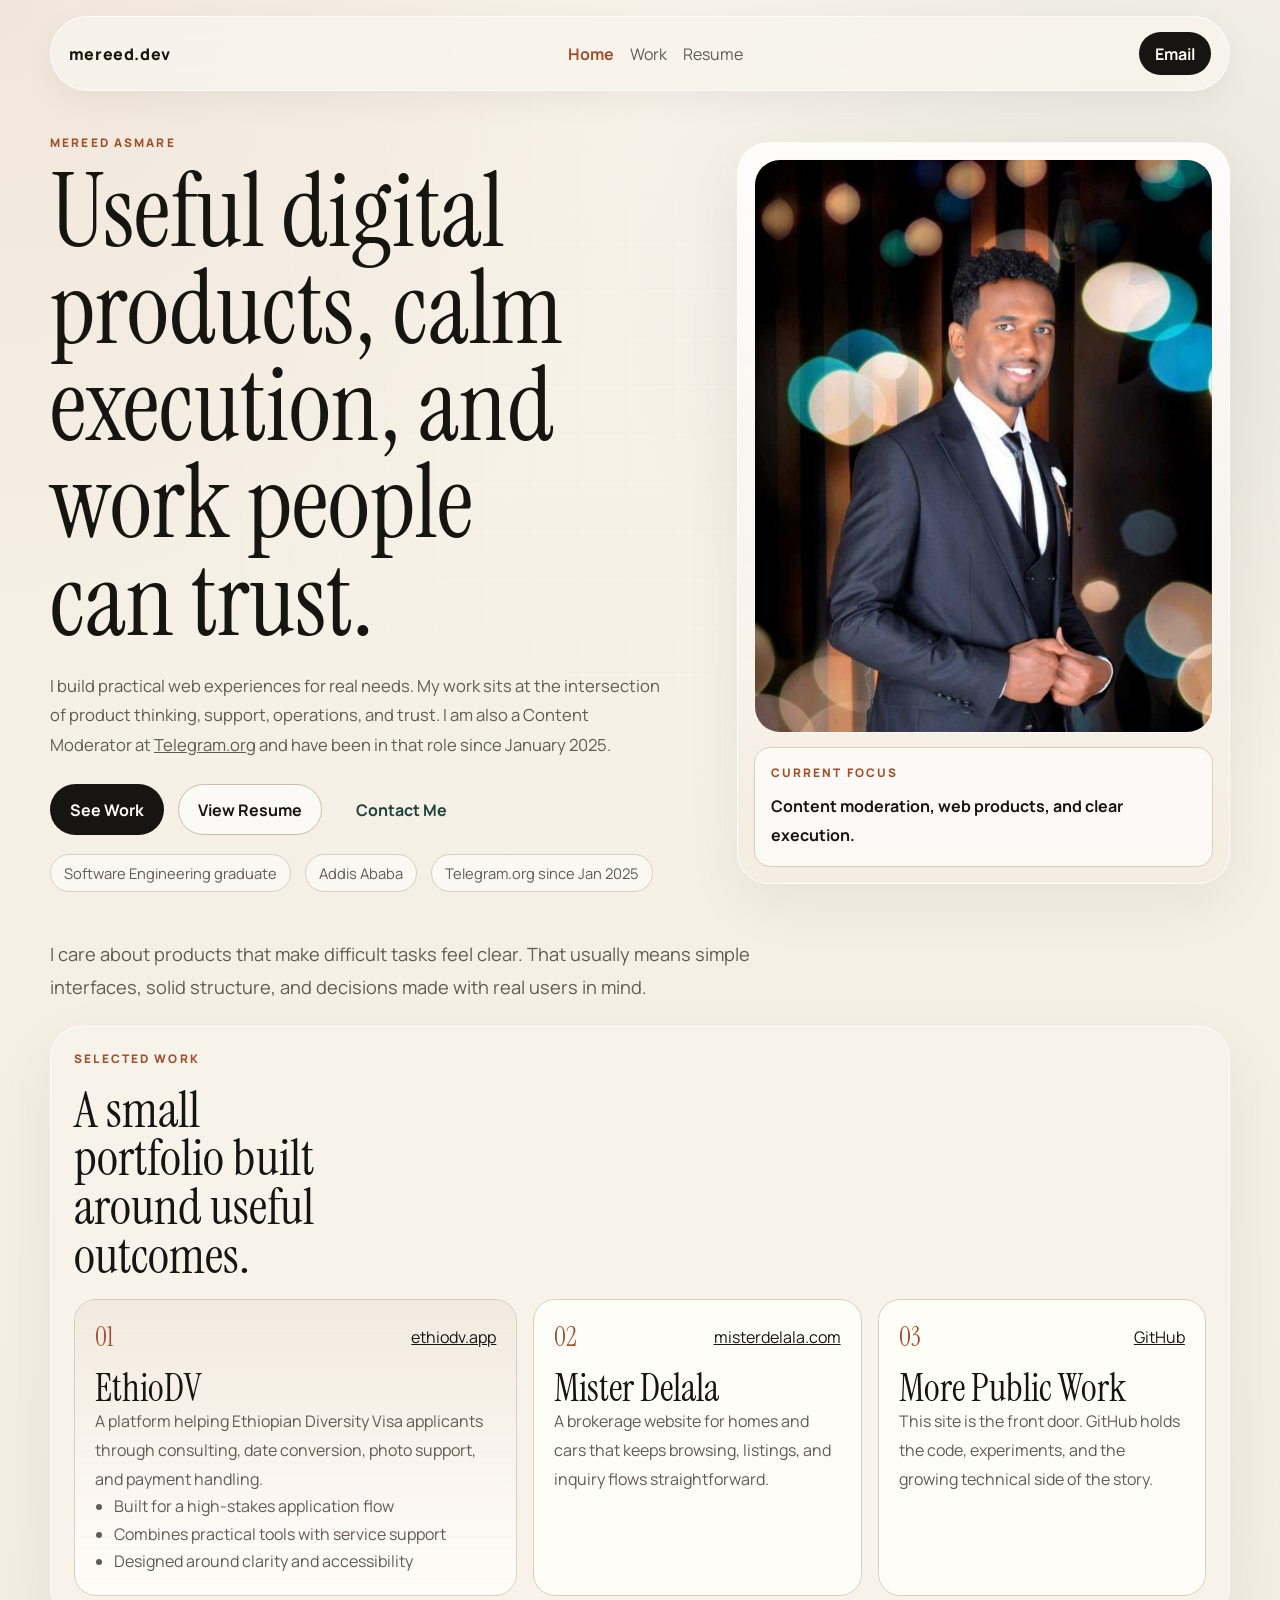
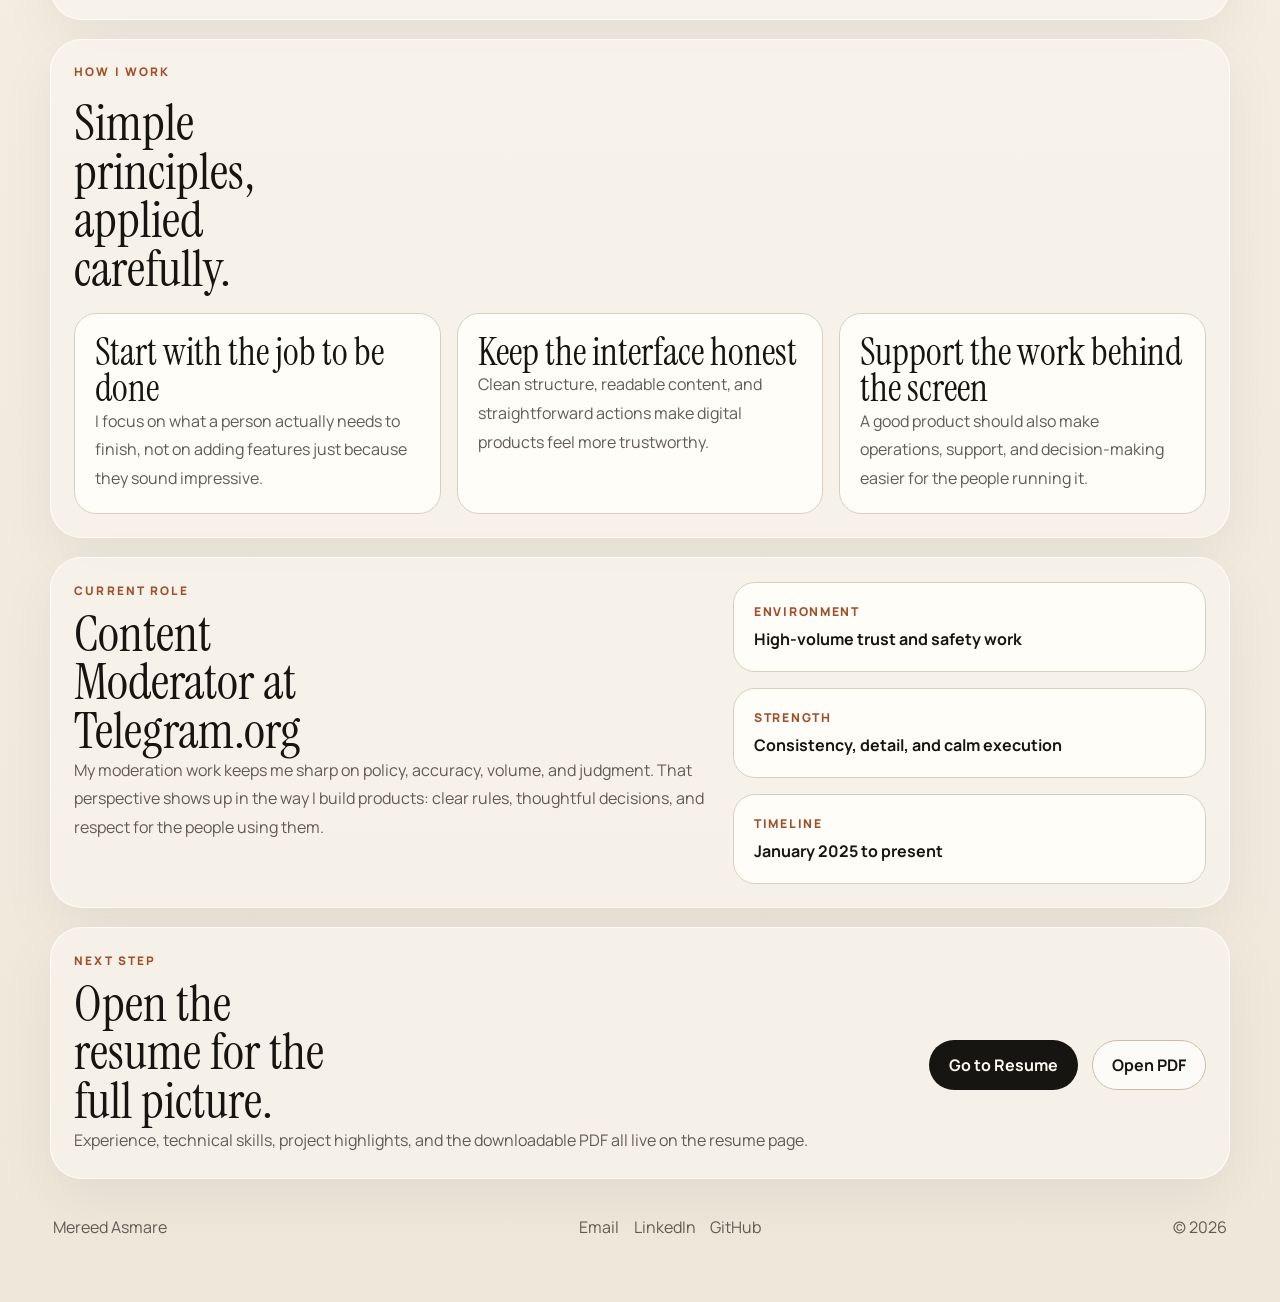
==== commit 8abb715f: "Refine portfolio visual design" ====
--- a/index.html
+++ b/index.html
@@ -3,12 +3,12 @@
   <head>
     <meta charset="UTF-8" />
     <meta name="viewport" content="width=device-width, initial-scale=1.0" />
-    <title>Mereed Asmare | Builder, Moderator, Problem Solver</title>
+    <title>Mereed Asmare | Portfolio</title>
     <meta
       name="description"
-      content="Mereed Asmare is a Software Engineering graduate building useful web products, working in content moderation at Telegram.org, and sharing selected work at mereed.dev."
+      content="Mereed Asmare builds useful digital products, works in content moderation at Telegram.org, and shares selected work and resume details on mereed.dev."
     />
-    <meta name="theme-color" content="#f1eadf" />
+    <meta name="theme-color" content="#efe7da" />
     <meta property="og:title" content="Mereed Asmare | Portfolio" />
     <meta
       property="og:description"
@@ -21,248 +21,243 @@
     <link rel="preconnect" href="https://fonts.googleapis.com" />
     <link rel="preconnect" href="https://fonts.gstatic.com" crossorigin />
     <link
-      href="https://fonts.googleapis.com/css2?family=Sora:wght@400;500;600;700&family=Cormorant+Garamond:wght@500;600;700&display=swap"
+      href="https://fonts.googleapis.com/css2?family=Instrument+Serif:ital@0;1&family=Manrope:wght@400;500;600;700;800&display=swap"
       rel="stylesheet"
     />
     <link rel="stylesheet" href="./styles.css" />
   </head>
   <body data-page="home">
-    <div class="site-bg">
-      <div class="site-shell">
-        <header class="site-header">
-          <a class="brand" href="./index.html">mereed.dev</a>
-          <nav class="site-nav" aria-label="Primary">
-            <a data-nav="home" href="./index.html">Home</a>
-            <a data-nav="work" href="./work.html">Work</a>
-            <a data-nav="resume" href="./resume.html">Resume</a>
-          </nav>
-          <a class="header-cta" href="mailto:mrdassefa@gmail.com">Contact</a>
-        </header>
-
-        <main class="page-stack">
-          <section class="hero-grid reveal">
-            <div class="hero-copy">
-              <p class="eyebrow">Software Engineering Graduate</p>
-              <h1>
-                Practical digital products, thoughtful moderation work, and a
-                portfolio built to feel human.
-              </h1>
-              <p class="lead">
-                I’m Mereed Asmare. I build web products that solve real
-                problems, especially for people who need clarity more than
-                complexity. Alongside that, I work as a Content Moderator at
-                <a href="https://telegram.org" target="_blank" rel="noreferrer"
-                  >Telegram.org</a
-                >
-                and bring a trust-and-safety mindset into everything I ship.
-              </p>
-              <div class="action-row">
-                <a class="button primary" href="./resume.html">View Resume</a>
-                <a class="button secondary" href="./work.html">See My Work</a>
-                <a class="text-link" href="mailto:mrdassefa@gmail.com"
-                  >mrdassefa@gmail.com</a
+    <div class="page-wrap">
+      <header class="site-header">
+        <a class="brand" href="./index.html">mereed.dev</a>
+        <nav class="site-nav" aria-label="Primary">
+          <a data-nav="home" href="./index.html">Home</a>
+          <a data-nav="work" href="./work.html">Work</a>
+          <a data-nav="resume" href="./resume.html">Resume</a>
+        </nav>
+        <a class="nav-cta" href="mailto:mrdassefa@gmail.com">Email</a>
+      </header>
+
+      <main class="page-stack">
+        <section class="hero reveal">
+          <div class="hero-copy">
+            <p class="kicker">Mereed Asmare</p>
+            <h1 class="display">
+              Useful digital products, calm execution, and work people can
+              trust.
+            </h1>
+            <p class="lede">
+              I build practical web experiences for real needs. My work sits at
+              the intersection of product thinking, support, operations, and
+              trust. I am also a Content Moderator at
+              <a href="https://telegram.org" target="_blank" rel="noreferrer"
+                >Telegram.org</a
+              >
+              and have been in that role since January 2025.
+            </p>
+            <div class="action-row">
+              <a class="button button-primary" href="./work.html">See Work</a>
+              <a class="button button-secondary" href="./resume.html"
+                >View Resume</a
+              >
+              <a class="button button-quiet" href="mailto:mrdassefa@gmail.com"
+                >Contact Me</a
+              >
+            </div>
+            <div class="metric-row">
+              <div class="metric-chip">Software Engineering graduate</div>
+              <div class="metric-chip">Addis Ababa</div>
+              <div class="metric-chip">Telegram.org since Jan 2025</div>
+            </div>
+          </div>
+
+          <aside class="portrait-panel">
+            <div class="portrait-frame">
+              <img
+                src="./assets/mereed-photo.jpg"
+                alt="Portrait of Mereed Asmare"
+              />
+            </div>
+            <div class="portrait-note">
+              <p class="kicker">Current Focus</p>
+              <strong>Content moderation, web products, and clear execution.</strong>
+            </div>
+          </aside>
+        </section>
+
+        <section class="statement-band reveal">
+          <p>
+            I care about products that make difficult tasks feel clear. That
+            usually means simple interfaces, solid structure, and decisions
+            made with real users in mind.
+          </p>
+        </section>
+
+        <section class="section-block reveal">
+          <div class="section-head">
+            <p class="kicker">Selected Work</p>
+            <h2 class="section-title">A small portfolio built around useful outcomes.</h2>
+          </div>
+
+          <div class="projects-grid">
+            <article class="project-card project-card-featured">
+              <div class="project-head">
+                <span class="project-index">01</span>
+                <a
+                  href="https://ethiodv.app"
+                  target="_blank"
+                  rel="noreferrer"
+                  >ethiodv.app</a
                 >
               </div>
-              <div class="signal-row">
-                <span>Currently at Telegram.org since January 2025</span>
-                <span>Based in Addis Ababa</span>
-              </div>
-            </div>
-
-            <aside class="photo-stage">
-              <div class="photo-glow"></div>
-              <div class="photo-frame">
-                <img
-                  src="./assets/mereed-photo.jpg"
-                  alt="Portrait of Mereed Asmare"
-                />
-              </div>
-              <div class="photo-note">
-                <p class="note-label">Now</p>
-                <strong>Content Moderation + Product Building</strong>
-                <span
-                  >A mix of technical work, operations thinking, and calm
-                  execution.</span
+              <h3>EthioDV</h3>
+              <p>
+                A platform helping Ethiopian Diversity Visa applicants through
+                consulting, date conversion, photo support, and payment
+                handling.
+              </p>
+              <ul class="clean-list">
+                <li>Built for a high-stakes application flow</li>
+                <li>Combines practical tools with service support</li>
+                <li>Designed around clarity and accessibility</li>
+              </ul>
+            </article>
+
+            <article class="project-card">
+              <div class="project-head">
+                <span class="project-index">02</span>
+                <a
+                  href="https://misterdelala.com"
+                  target="_blank"
+                  rel="noreferrer"
+                  >misterdelala.com</a
                 >
               </div>
-            </aside>
-          </section>
-
-          <section class="section-panel intro-panel reveal">
-            <div class="section-heading">
-              <p class="eyebrow">What I Bring</p>
-              <h2>A builder’s eye, an operator’s discipline, and a support mindset.</h2>
-            </div>
-            <div class="value-grid">
-              <article class="value-card">
-                <span>Product Thinking</span>
-                <p>
-                  I build tools around real user friction: applications,
-                  services, listings, payments, and support flows.
-                </p>
-              </article>
-              <article class="value-card">
-                <span>Trust & Safety</span>
-                <p>
-                  Working in moderation sharpens my attention to risk, policy,
-                  accuracy, and decision quality under pressure.
-                </p>
-              </article>
-              <article class="value-card">
-                <span>Execution</span>
-                <p>
-                  I move ideas into usable products with practical design,
-                  deployment awareness, and steady iteration.
-                </p>
-              </article>
-            </div>
-          </section>
-
-          <section class="section-panel reveal">
-            <div class="section-heading split-heading">
-              <div>
-                <p class="eyebrow">Selected Work</p>
-                <h2>Projects shaped by usefulness, not noise.</h2>
+              <h3>Mister Delala</h3>
+              <p>
+                A brokerage website for homes and cars that keeps browsing,
+                listings, and inquiry flows straightforward.
+              </p>
+            </article>
+
+            <article class="project-card">
+              <div class="project-head">
+                <span class="project-index">03</span>
+                <a
+                  href="https://github.com/mereedasmare"
+                  target="_blank"
+                  rel="noreferrer"
+                  >GitHub</a
+                >
               </div>
-              <a class="button ghost" href="./work.html">Open Work Page</a>
-            </div>
-
-            <div class="feature-grid">
-              <article class="feature-card feature-large">
-                <div class="feature-top">
-                  <span class="tag">Featured Platform</span>
-                  <a
-                    href="https://ethiodv.app"
-                    target="_blank"
-                    rel="noreferrer"
-                    >ethiodv.app</a
-                  >
-                </div>
-                <h3>EthioDV</h3>
-                <p>
-                  A web-based platform helping Ethiopian Diversity Visa
-                  applicants through consulting, date conversion, photo support,
-                  and payment handling.
-                </p>
-                <ul class="detail-list">
-                  <li>High-clarity guidance for a high-stakes process</li>
-                  <li>Combines digital utilities with service workflows</li>
-                  <li>Built around accessibility and practical support</li>
-                </ul>
-              </article>
-
-              <article class="feature-card">
-                <div class="feature-top">
-                  <span class="tag">Live Project</span>
-                  <a
-                    href="https://misterdelala.com"
-                    target="_blank"
-                    rel="noreferrer"
-                    >misterdelala.com</a
-                  >
-                </div>
-                <h3>Mister Delala</h3>
-                <p>
-                  A brokerage website for homes and cars that makes listings,
-                  discovery, and lead generation feel more direct.
-                </p>
-              </article>
-
-              <article class="feature-card">
-                <div class="feature-top">
-                  <span class="tag">Public Code</span>
-                  <a
-                    href="https://github.com/mereedasmare"
-                    target="_blank"
-                    rel="noreferrer"
-                    >GitHub</a
-                  >
-                </div>
-                <h3>Ongoing Portfolio Growth</h3>
-                <p>
-                  This site is becoming the home for selected work, case-study
-                  style summaries, and a clearer view of what I can contribute.
-                </p>
-              </article>
-            </div>
-          </section>
-
-          <section class="section-panel reveal">
-            <div class="section-heading">
-              <p class="eyebrow">Current Role</p>
-              <h2>Content Moderator at Telegram.org</h2>
-            </div>
-
-            <div class="role-strip">
-              <div class="role-summary">
-                <p>
-                  Since January 2025, I’ve worked in a high-volume moderation
-                  environment where consistency, detail, and judgment matter
-                  every day.
-                </p>
-              </div>
-              <div class="stat-grid">
-                <article class="stat-card">
-                  <span>Focus</span>
-                  <strong>Trust & Safety</strong>
-                </article>
-                <article class="stat-card">
-                  <span>Environment</span>
-                  <strong>Remote, high-volume review</strong>
-                </article>
-                <article class="stat-card">
-                  <span>Strength</span>
-                  <strong>Accuracy under pressure</strong>
-                </article>
-              </div>
-            </div>
-          </section>
-
-          <section class="contact-banner reveal">
-            <div>
-              <p class="eyebrow">Next</p>
-              <h2>Want the full picture?</h2>
-              <p class="banner-copy">
-                The resume page includes a cleaner breakdown of experience,
-                skills, education, and a downloadable PDF.
-              </p>
-            </div>
-            <div class="banner-actions">
-              <a class="button primary" href="./resume.html">Go to Resume</a>
-              <a
-                class="button secondary"
-                href="./assets/Mereed-Asmare-Resume.pdf"
-                target="_blank"
-                rel="noreferrer"
-                >Open PDF</a
-              >
-            </div>
-          </section>
-        </main>
-
-        <footer class="site-footer">
+              <h3>More Public Work</h3>
+              <p>
+                This site is the front door. GitHub holds the code, experiments,
+                and the growing technical side of the story.
+              </p>
+            </article>
+          </div>
+        </section>
+
+        <section class="section-block reveal">
+          <div class="section-head">
+            <p class="kicker">How I Work</p>
+            <h2 class="section-title">Simple principles, applied carefully.</h2>
+          </div>
+
+          <div class="principles-grid">
+            <article class="principle-card">
+              <h3>Start with the job to be done</h3>
+              <p>
+                I focus on what a person actually needs to finish, not on adding
+                features just because they sound impressive.
+              </p>
+            </article>
+            <article class="principle-card">
+              <h3>Keep the interface honest</h3>
+              <p>
+                Clean structure, readable content, and straightforward actions
+                make digital products feel more trustworthy.
+              </p>
+            </article>
+            <article class="principle-card">
+              <h3>Support the work behind the screen</h3>
+              <p>
+                A good product should also make operations, support, and
+                decision-making easier for the people running it.
+              </p>
+            </article>
+          </div>
+        </section>
+
+        <section class="split-panel reveal">
+          <div class="split-copy">
+            <p class="kicker">Current Role</p>
+            <h2 class="section-title">Content Moderator at Telegram.org</h2>
+            <p class="body-copy">
+              My moderation work keeps me sharp on policy, accuracy, volume, and
+              judgment. That perspective shows up in the way I build products:
+              clear rules, thoughtful decisions, and respect for the people
+              using them.
+            </p>
+          </div>
+          <div class="split-aside">
+            <div class="stat-card">
+              <span>Environment</span>
+              <strong>High-volume trust and safety work</strong>
+            </div>
+            <div class="stat-card">
+              <span>Strength</span>
+              <strong>Consistency, detail, and calm execution</strong>
+            </div>
+            <div class="stat-card">
+              <span>Timeline</span>
+              <strong>January 2025 to present</strong>
+            </div>
+          </div>
+        </section>
+
+        <section class="cta-panel reveal">
           <div>
-            <strong>Mereed Asmare</strong>
-            <p>Builder, moderator, and steady problem solver.</p>
-          </div>
-          <div class="footer-links">
-            <a href="mailto:mrdassefa@gmail.com">Email</a>
+            <p class="kicker">Next Step</p>
+            <h2 class="section-title">Open the resume for the full picture.</h2>
+            <p class="body-copy">
+              Experience, technical skills, project highlights, and the
+              downloadable PDF all live on the resume page.
+            </p>
+          </div>
+          <div class="action-row">
+            <a class="button button-primary" href="./resume.html">Go to Resume</a>
             <a
-              href="https://www.linkedin.com/in/mereed-asmare/"
+              class="button button-secondary"
+              href="./assets/Mereed-Asmare-Resume.pdf"
               target="_blank"
               rel="noreferrer"
-              >LinkedIn</a
+              >Open PDF</a
             >
-            <a
-              href="https://github.com/mereedasmare"
-              target="_blank"
-              rel="noreferrer"
-              >GitHub</a
-            >
-          </div>
-          <p class="footer-year">© <span id="year"></span></p>
-        </footer>
-      </div>
+          </div>
+        </section>
+      </main>
+
+      <footer class="site-footer">
+        <p>Mereed Asmare</p>
+        <div class="footer-links">
+          <a href="mailto:mrdassefa@gmail.com">Email</a>
+          <a
+            href="https://www.linkedin.com/in/mereed-asmare/"
+            target="_blank"
+            rel="noreferrer"
+            >LinkedIn</a
+          >
+          <a
+            href="https://github.com/mereedasmare"
+            target="_blank"
+            rel="noreferrer"
+            >GitHub</a
+          >
+        </div>
+        <p>&copy; <span id="year"></span></p>
+      </footer>
     </div>
 
     <script src="./script.js"></script>
--- a/styles.css
+++ b/styles.css
@@ -1,20 +1,18 @@
 :root {
   color-scheme: light;
-  --bg: #f1eadf;
-  --surface: rgba(255, 250, 242, 0.82);
-  --surface-strong: #fffaf3;
-  --surface-dark: #173e39;
-  --surface-ink: #101614;
-  --text: #171311;
-  --muted: #63584e;
-  --line: rgba(23, 19, 17, 0.11);
-  --accent: #c1653d;
-  --accent-soft: rgba(193, 101, 61, 0.12);
-  --mint: #d5ebe1;
-  --shadow: 0 30px 90px rgba(20, 17, 15, 0.08);
-  --radius-xl: 34px;
-  --radius-lg: 26px;
-  --radius-md: 18px;
+  --bg: #efe7da;
+  --paper: #f8f4ec;
+  --card: #fffdf8;
+  --text: #171512;
+  --muted: #625b53;
+  --line: #d9cfbe;
+  --strong-line: #cbbda7;
+  --accent: #a14f2b;
+  --accent-deep: #1e433f;
+  --shadow: 0 20px 60px rgba(20, 16, 12, 0.06);
+  --radius-xl: 32px;
+  --radius-lg: 22px;
+  --radius-md: 16px;
   --radius-pill: 999px;
   --content: 1180px;
 }
@@ -30,12 +28,12 @@
 body {
   margin: 0;
   min-height: 100vh;
-  font-family: "Sora", sans-serif;
+  font-family: "Manrope", sans-serif;
   color: var(--text);
   background:
-    radial-gradient(circle at 10% 12%, rgba(193, 101, 61, 0.18), transparent 20%),
-    radial-gradient(circle at 92% 6%, rgba(23, 62, 57, 0.16), transparent 20%),
-    linear-gradient(180deg, #f9f4ec 0%, var(--bg) 55%, #ebe1d5 100%);
+    radial-gradient(circle at top left, rgba(161, 79, 43, 0.08), transparent 22%),
+    radial-gradient(circle at 88% 10%, rgba(30, 67, 63, 0.08), transparent 18%),
+    linear-gradient(180deg, #f8f3ea 0%, var(--bg) 100%);
 }
 
 body::before {
@@ -44,11 +42,11 @@
   inset: 0;
   pointer-events: none;
   background-image:
-    linear-gradient(rgba(23, 62, 57, 0.04) 1px, transparent 1px),
-    linear-gradient(90deg, rgba(23, 62, 57, 0.04) 1px, transparent 1px);
-  background-size: 42px 42px;
-  mask-image: radial-gradient(circle at center, rgba(0, 0, 0, 1) 28%, transparent 88%);
-  opacity: 0.4;
+    linear-gradient(rgba(23, 21, 18, 0.03) 1px, transparent 1px),
+    linear-gradient(90deg, rgba(23, 21, 18, 0.03) 1px, transparent 1px);
+  background-size: 48px 48px;
+  mask-image: radial-gradient(circle at center, black 18%, transparent 82%);
+  opacity: 0.32;
 }
 
 a {
@@ -60,12 +58,9 @@
   max-width: 100%;
 }
 
-.site-bg {
+.page-wrap {
   position: relative;
   z-index: 1;
-}
-
-.site-shell {
   width: min(var(--content), calc(100% - 1rem));
   margin: 0 auto;
   padding: 1rem 0 3rem;
@@ -75,584 +70,420 @@
 .site-footer,
 .site-nav,
 .action-row,
-.signal-row,
-.feature-top,
-.section-heading.split-heading,
-.banner-actions,
+.metric-row,
+.project-head,
 .footer-links,
-.header-cta,
-.role-strip,
-.contact-meta,
-.resume-actions,
-.resume-topline,
-.resume-meta,
-.resume-downloads,
-.timeline-head {
+.pill-row,
+.timeline-meta,
+.case-head {
   display: flex;
-}
-
-.site-header,
-.section-panel,
-.contact-banner,
-.resume-shell,
-.resume-preview-card {
-  border: 1px solid rgba(255, 255, 255, 0.55);
-  background: var(--surface);
-  box-shadow: var(--shadow);
-  backdrop-filter: blur(16px);
 }
 
 .site-header {
   position: sticky;
   top: 0.8rem;
-  z-index: 10;
+  z-index: 20;
   justify-content: space-between;
   align-items: center;
   gap: 1rem;
+  margin-bottom: 1.4rem;
   padding: 0.95rem 1.1rem;
-  margin-bottom: 1.15rem;
+  border: 1px solid rgba(255, 255, 255, 0.65);
   border-radius: var(--radius-pill);
+  background: rgba(248, 244, 236, 0.82);
+  backdrop-filter: blur(12px);
+  box-shadow: 0 10px 32px rgba(20, 16, 12, 0.05);
 }
 
 .brand,
 .site-nav a,
-.header-cta,
+.nav-cta,
 .button,
-.text-link,
 .footer-links a,
-.feature-top a,
-.resume-downloads a,
-.resume-preview-link {
+.inline-link {
   text-decoration: none;
 }
 
 .brand {
+  font-weight: 800;
+  letter-spacing: 0.04em;
+}
+
+.site-nav {
+  gap: 1rem;
+  align-items: center;
+  flex-wrap: wrap;
+}
+
+.site-nav a {
+  color: var(--muted);
+  transition: color 180ms ease;
+}
+
+.site-nav a:hover,
+.site-nav a.is-active,
+.footer-links a:hover,
+.inline-link:hover {
+  color: var(--accent);
+}
+
+.site-nav a.is-active {
   font-weight: 700;
-  letter-spacing: 0.04em;
-  text-transform: lowercase;
-}
-
-.site-nav {
-  align-items: center;
-  gap: 1rem;
+}
+
+.nav-cta {
+  padding: 0.65rem 1rem;
+  border-radius: var(--radius-pill);
+  background: var(--text);
+  color: #fffaf2;
+  font-weight: 700;
+}
+
+.page-stack {
+  display: grid;
+  gap: 1.2rem;
+}
+
+.hero,
+.split-panel,
+.resume-layout {
+  display: grid;
+  gap: 1.2rem;
+}
+
+.hero {
+  grid-template-columns: minmax(0, 1.15fr) minmax(320px, 0.85fr);
+  align-items: center;
+  padding: 1.3rem 0 0.4rem;
+}
+
+.kicker {
+  margin: 0 0 0.7rem;
+  color: var(--accent);
+  font-size: 0.74rem;
+  font-weight: 800;
+  letter-spacing: 0.18em;
+  text-transform: uppercase;
+}
+
+.display,
+.section-title,
+.project-card h3,
+.principle-card h3,
+.timeline-item h3,
+.summary-card h3 {
+  margin: 0;
+  font-family: "Instrument Serif", serif;
+  font-weight: 400;
+  line-height: 0.95;
+}
+
+.display {
+  font-size: clamp(3.2rem, 8vw, 6.4rem);
+  max-width: 11ch;
+}
+
+.section-title {
+  font-size: clamp(2.2rem, 4vw, 4rem);
+  max-width: 12ch;
+}
+
+.project-card h3,
+.principle-card h3,
+.timeline-item h3,
+.summary-card h3 {
+  font-size: clamp(1.8rem, 3vw, 2.5rem);
+}
+
+.lede,
+.body-copy,
+.project-card p,
+.principle-card p,
+.statement-band p,
+.timeline-item p,
+.summary-card p,
+.portrait-note strong,
+.sidebar-copy p {
+  margin: 0;
+  color: var(--muted);
+  line-height: 1.8;
+}
+
+.lede {
+  max-width: 61ch;
+  margin-top: 1.35rem;
+  font-size: 1.04rem;
+}
+
+.action-row,
+.metric-row,
+.footer-links,
+.pill-row,
+.timeline-meta,
+.case-head {
+  gap: 0.9rem;
   flex-wrap: wrap;
 }
 
-.site-nav a,
-.header-cta {
-  color: var(--muted);
-  transition: color 180ms ease, background-color 180ms ease;
-}
-
-.site-nav a:hover,
-.header-cta:hover,
-.footer-links a:hover,
-.feature-top a:hover,
-.resume-downloads a:hover,
-.text-link:hover {
-  color: var(--accent);
-}
-
-.site-nav a.is-active {
-  color: var(--surface-dark);
-  font-weight: 600;
-}
-
-.header-cta {
-  padding: 0.6rem 1rem;
+.action-row {
+  margin-top: 1.5rem;
+  align-items: center;
+}
+
+.button {
+  display: inline-flex;
+  align-items: center;
+  justify-content: center;
+  min-height: 48px;
+  padding: 0.82rem 1.18rem;
+  border-radius: var(--radius-pill);
+  border: 1px solid transparent;
+  font-weight: 700;
+  transition: transform 180ms ease, border-color 180ms ease,
+    background-color 180ms ease;
+}
+
+.button:hover {
+  transform: translateY(-1px);
+}
+
+.button-primary {
+  background: var(--text);
+  color: #fffaf2;
+}
+
+.button-secondary {
+  border-color: var(--strong-line);
+  background: rgba(255, 255, 255, 0.65);
+}
+
+.button-quiet {
+  color: var(--accent-deep);
+  background: transparent;
+}
+
+.metric-row {
+  margin-top: 1.2rem;
+}
+
+.metric-chip,
+.pill-row span,
+.timeline-meta span {
+  padding: 0.5rem 0.8rem;
+  border: 1px solid var(--line);
   border-radius: var(--radius-pill);
   background: rgba(255, 255, 255, 0.55);
-}
-
-.page-stack {
-  display: grid;
-  gap: 1.2rem;
-}
-
-.hero-grid,
-.work-hero,
+  color: var(--muted);
+  font-size: 0.92rem;
+}
+
+.portrait-panel,
+.section-block,
+.split-panel,
+.cta-panel,
+.page-intro,
+.case-study,
+.resume-layout,
 .resume-hero {
-  display: grid;
-  gap: 1.3rem;
-}
-
-.hero-grid {
-  grid-template-columns: minmax(0, 1.2fr) minmax(320px, 0.8fr);
-  align-items: center;
-}
-
-.hero-copy,
-.photo-stage,
-.resume-hero-copy,
-.resume-hero-side {
-  position: relative;
-}
-
-.eyebrow,
-.tag,
-.note-label,
-.skill-label,
-.timeline-date,
-.resume-stat span,
-.mini-heading {
-  margin: 0;
-  font-size: 0.76rem;
-  font-weight: 700;
-  letter-spacing: 0.16em;
-  text-transform: uppercase;
-}
-
-.eyebrow,
-.note-label,
-.skill-label,
-.mini-heading {
-  color: var(--accent);
-}
-
-h1,
-h2,
-h3,
-h4 {
-  margin: 0;
-  font-family: "Cormorant Garamond", serif;
-  line-height: 0.95;
-  font-weight: 700;
-}
-
-h1 {
-  font-size: clamp(3.6rem, 8vw, 6.4rem);
-  max-width: 11ch;
-}
-
-h2 {
-  font-size: clamp(2.4rem, 4.4vw, 4.2rem);
-  max-width: 13ch;
-}
-
-h3 {
-  font-size: clamp(2rem, 3.2vw, 3rem);
-}
-
-h4 {
-  font-size: 1.55rem;
-}
-
-.lead,
-.value-card p,
-.feature-card p,
-.role-summary p,
-.banner-copy,
-.footer-year,
-.site-footer p,
-.resume-lead,
-.resume-card p,
-.timeline-body p,
-.timeline-body li,
-.skill-chip,
-.resume-preview-card p,
-.contact-meta a {
-  color: var(--muted);
-  line-height: 1.75;
-}
-
-.lead {
-  max-width: 62ch;
-  margin: 1.3rem 0 0;
-  font-size: 1.06rem;
-}
-
-.action-row,
-.signal-row,
-.banner-actions,
-.footer-links,
-.contact-meta,
-.resume-actions,
-.resume-meta,
-.resume-downloads {
-  gap: 0.9rem;
-  flex-wrap: wrap;
-}
-
-.action-row {
-  margin-top: 1.5rem;
-  align-items: center;
-}
-
-.signal-row {
-  margin-top: 1.2rem;
-}
-
-.signal-row span,
-.tag,
-.resume-stat span {
-  padding: 0.45rem 0.7rem;
-  border-radius: var(--radius-pill);
-  border: 1px solid var(--line);
-  background: rgba(255, 255, 255, 0.5);
-  color: var(--muted);
-}
-
-.button {
-  align-items: center;
-  justify-content: center;
-  min-height: 48px;
-  padding: 0.8rem 1.15rem;
-  border-radius: var(--radius-pill);
-  border: 1px solid transparent;
-  font-weight: 600;
-  transition: transform 180ms ease, border-color 180ms ease,
-    background-color 180ms ease;
-}
-
-.button:hover {
-  transform: translateY(-1px);
-}
-
-.button.primary {
-  color: #fff9f2;
-  background: var(--surface-dark);
-}
-
-.button.secondary,
-.button.ghost {
-  border-color: var(--line);
-  background: rgba(255, 255, 255, 0.48);
-}
-
-.button.ghost {
-  color: var(--surface-dark);
-}
-
-.text-link {
-  font-weight: 600;
-}
-
-.photo-stage {
-  min-height: 580px;
-  padding: 1.2rem;
+  border: 1px solid rgba(255, 255, 255, 0.72);
   border-radius: var(--radius-xl);
+  background: rgba(248, 244, 236, 0.78);
+  box-shadow: var(--shadow);
+}
+
+.portrait-panel {
+  padding: 1rem;
   background:
-    radial-gradient(circle at top right, rgba(193, 101, 61, 0.2), transparent 28%),
-    linear-gradient(180deg, rgba(255, 255, 255, 0.85), rgba(255, 250, 243, 0.68));
+    linear-gradient(180deg, rgba(255, 255, 255, 0.86), rgba(244, 236, 225, 0.8));
+}
+
+.portrait-frame {
   overflow: hidden;
-}
-
-.photo-glow {
-  position: absolute;
-  inset: auto auto 18% 10%;
-  width: 280px;
-  height: 280px;
-  border-radius: 50%;
-  background: rgba(23, 62, 57, 0.12);
-  filter: blur(24px);
-}
-
-.photo-frame {
-  position: relative;
-  margin-left: auto;
-  width: min(100%, 420px);
-  height: 100%;
-  min-height: 520px;
   border-radius: 26px;
-  overflow: hidden;
-  border: 1px solid rgba(255, 255, 255, 0.58);
-  box-shadow: 0 26px 70px rgba(18, 16, 14, 0.15);
-}
-
-.photo-frame img {
+  border: 1px solid rgba(255, 255, 255, 0.78);
+  background: #e8dece;
+}
+
+.portrait-frame img {
   width: 100%;
-  height: 100%;
+  aspect-ratio: 4 / 5;
   object-fit: cover;
   object-position: center top;
 }
 
-.photo-note {
-  position: absolute;
-  left: 0.9rem;
-  bottom: 1rem;
-  max-width: 250px;
-  padding: 1rem 1.05rem;
-  border-radius: 20px;
-  border: 1px solid rgba(255, 255, 255, 0.65);
-  background: rgba(255, 250, 243, 0.84);
-}
-
-.photo-note strong,
-.resume-stat strong {
+.portrait-note {
+  margin-top: 0.9rem;
+  padding: 1rem;
+  border-radius: var(--radius-md);
+  border: 1px solid var(--line);
+  background: rgba(255, 255, 255, 0.65);
+}
+
+.portrait-note strong {
   display: block;
-  margin: 0.3rem 0;
-}
-
-.photo-note span {
-  color: var(--muted);
-  font-size: 0.94rem;
-  line-height: 1.6;
-}
-
-.section-panel,
-.contact-banner,
-.resume-shell,
-.resume-preview-card {
-  border-radius: var(--radius-xl);
-}
-
-.section-panel,
-.contact-banner {
-  padding: 1.5rem;
-}
-
-.section-heading {
-  display: grid;
-  gap: 0.5rem;
-  margin-bottom: 1.3rem;
-}
-
-.split-heading {
+  color: var(--text);
+}
+
+.statement-band {
+  padding: 1.3rem 0 0.2rem;
+}
+
+.statement-band p {
+  max-width: 66ch;
+  font-size: 1.14rem;
+}
+
+.section-block,
+.split-panel,
+.cta-panel,
+.page-intro,
+.case-study,
+.resume-layout,
+.resume-hero {
+  padding: 1.45rem;
+}
+
+.section-head {
+  display: grid;
+  gap: 0.45rem;
+  margin-bottom: 1.2rem;
+}
+
+.projects-grid,
+.principles-grid,
+.split-aside,
+.resume-summary-grid,
+.resume-main,
+.timeline,
+.resume-sidebar {
+  display: grid;
+  gap: 1rem;
+}
+
+.projects-grid {
+  grid-template-columns: 1.35fr 1fr 1fr;
+}
+
+.project-card,
+.principle-card,
+.stat-card,
+.sidebar-card,
+.timeline-item,
+.summary-card {
+  padding: 1.25rem;
+  border: 1px solid var(--line);
+  border-radius: var(--radius-lg);
+  background: var(--card);
+}
+
+.project-card-featured {
+  background:
+    linear-gradient(180deg, rgba(161, 79, 43, 0.05), rgba(255, 253, 248, 0.98));
+}
+
+.project-head,
+.case-head,
+.timeline-meta {
   justify-content: space-between;
-  align-items: end;
-}
-
-.value-grid,
-.feature-grid,
-.stat-grid,
-.work-grid,
-.process-grid,
-.resume-grid,
-.resume-stats,
-.skills-grid {
-  display: grid;
-  gap: 1rem;
-}
-
-.value-grid,
-.process-grid,
-.skills-grid {
-  grid-template-columns: repeat(3, minmax(0, 1fr));
-}
-
-.value-card,
-.feature-card,
-.stat-card,
-.case-card,
-.process-card,
-.resume-card,
-.timeline-item,
-.resume-preview-card,
-.resume-stat {
-  border-radius: var(--radius-lg);
-  border: 1px solid var(--line);
-  background: var(--surface-strong);
-}
-
-.value-card,
-.feature-card,
-.case-card,
-.process-card,
-.resume-card,
-.timeline-item,
-.resume-preview-card,
-.resume-stat {
-  padding: 1.25rem;
-}
-
-.value-card span,
-.stat-card span,
-.process-card span,
-.resume-card .mini-heading,
-.resume-stat span {
-  display: inline-block;
-  margin-bottom: 0.7rem;
-}
-
-.feature-grid {
-  grid-template-columns: repeat(2, minmax(0, 1fr));
-}
-
-.feature-large {
-  grid-row: span 2;
-}
-
-.feature-card,
-.case-card,
-.process-card,
-.resume-card,
-.timeline-item {
-  display: grid;
-  gap: 0.9rem;
-}
-
-.feature-top,
-.resume-topline,
-.timeline-head {
-  justify-content: space-between;
-  align-items: center;
-  gap: 1rem;
-  flex-wrap: wrap;
-}
-
-.tag {
+  align-items: center;
+}
+
+.project-head {
+  margin-bottom: 1rem;
+}
+
+.project-index,
+.case-number {
+  font-family: "Instrument Serif", serif;
   color: var(--accent);
-  background: var(--accent-soft);
-}
-
-.detail-list,
-.timeline-body ul {
+}
+
+.project-index {
+  font-size: 1.65rem;
+}
+
+.case-number {
+  font-size: clamp(3rem, 8vw, 5rem);
+  line-height: 0.8;
+}
+
+.clean-list {
   margin: 0;
   padding-left: 1.15rem;
   color: var(--muted);
-  line-height: 1.65;
-}
-
-.role-strip {
+  line-height: 1.7;
+}
+
+.principles-grid {
+  grid-template-columns: repeat(3, minmax(0, 1fr));
+}
+
+.split-panel {
+  grid-template-columns: minmax(0, 1.15fr) minmax(280px, 0.85fr);
+  align-items: start;
+}
+
+.split-aside {
+  align-content: start;
+}
+
+.stat-card span {
+  display: block;
+  margin-bottom: 0.45rem;
+  color: var(--accent);
+  font-size: 0.76rem;
+  font-weight: 800;
+  letter-spacing: 0.14em;
+  text-transform: uppercase;
+}
+
+.stat-card strong {
+  line-height: 1.5;
+}
+
+.cta-panel {
+  display: grid;
+  grid-template-columns: minmax(0, 1.1fr) auto;
+  align-items: center;
   gap: 1rem;
-  align-items: stretch;
-}
-
-.role-summary {
-  flex: 1.2;
-  padding: 1.2rem 1.25rem;
-  border-radius: var(--radius-lg);
-  background: linear-gradient(180deg, rgba(23, 62, 57, 0.92), rgba(23, 62, 57, 0.84));
-}
-
-.role-summary p {
-  margin: 0;
-  color: rgba(255, 250, 243, 0.82);
-}
-
-.stat-grid {
-  flex: 1;
-  grid-template-columns: repeat(3, minmax(0, 1fr));
-}
-
-.stat-card {
-  padding: 1rem;
-  background: rgba(255, 255, 255, 0.62);
-}
-
-.stat-card strong {
-  display: block;
-  color: var(--surface-dark);
-  line-height: 1.4;
-}
-
-.contact-banner {
-  display: grid;
-  grid-template-columns: minmax(0, 1.15fr) auto;
-  align-items: center;
-  gap: 1rem;
-  background:
-    radial-gradient(circle at top right, rgba(23, 62, 57, 0.16), transparent 30%),
-    linear-gradient(180deg, rgba(255, 250, 243, 0.82), rgba(250, 243, 234, 0.78));
-}
-
-.banner-copy {
-  margin: 0.9rem 0 0;
-  max-width: 56ch;
 }
 
 .site-footer {
   justify-content: space-between;
   align-items: center;
   gap: 1rem;
-  margin-top: 1.3rem;
-  padding: 0.3rem 0.15rem 0;
-}
-
-.site-footer strong {
-  display: block;
-  margin-bottom: 0.3rem;
-}
-
-.site-footer p {
-  margin: 0;
-}
-
-.footer-year {
-  white-space: nowrap;
-}
-
-.work-hero {
-  grid-template-columns: minmax(0, 1.1fr) minmax(260px, 0.7fr);
+  margin-top: 1.35rem;
+  padding: 0 0.2rem;
+  color: var(--muted);
+}
+
+.page-intro {
+  padding-top: 1.8rem;
+}
+
+.case-study {
+  display: grid;
+  grid-template-columns: 90px minmax(0, 1fr);
+  gap: 1.2rem;
   align-items: start;
 }
 
-.meta-card {
-  padding: 1.2rem;
-  border-radius: var(--radius-xl);
-  border: 1px solid var(--line);
-  background: linear-gradient(180deg, rgba(255, 250, 243, 0.92), rgba(244, 235, 223, 0.78));
-}
-
-.meta-card p {
-  margin: 0;
-  color: var(--muted);
-  line-height: 1.72;
-}
-
-.work-grid {
-  grid-template-columns: repeat(2, minmax(0, 1fr));
-}
-
-.case-card {
-  min-height: 100%;
-}
-
-.case-highlights,
-.resume-meta,
-.contact-meta {
-  display: flex;
-  flex-wrap: wrap;
-  gap: 0.75rem;
-}
-
-.case-highlights span,
-.resume-meta span {
-  padding: 0.45rem 0.7rem;
-  border-radius: var(--radius-pill);
-  border: 1px solid var(--line);
-  background: rgba(255, 255, 255, 0.52);
-  color: var(--muted);
-  font-size: 0.92rem;
-}
-
-.process-grid {
-  margin-top: 1rem;
-}
-
-.resume-shell {
-  padding: 1.45rem;
+.inline-link {
+  color: var(--accent-deep);
+  font-weight: 700;
 }
 
 .resume-hero {
-  grid-template-columns: minmax(0, 1.1fr) 340px;
-  align-items: start;
-  gap: 1.4rem;
-}
-
-.resume-lead {
-  margin: 1.1rem 0 0;
-  max-width: 60ch;
-}
-
-.resume-downloads {
-  margin-top: 1.35rem;
-}
-
-.resume-stat {
-  padding: 1rem 1.05rem;
-  background: rgba(255, 255, 255, 0.6);
-}
-
-.resume-stats {
-  grid-template-columns: repeat(2, minmax(0, 1fr));
+  display: grid;
+  grid-template-columns: minmax(0, 1.15fr) 340px;
+  gap: 1.2rem;
+  align-items: center;
 }
 
 .resume-portrait {
   overflow: hidden;
-  border-radius: var(--radius-xl);
-  border: 1px solid rgba(255, 255, 255, 0.62);
-  background: linear-gradient(180deg, rgba(255, 255, 255, 0.88), rgba(246, 238, 228, 0.78));
+  border-radius: 28px;
+  background: #e8dece;
 }
 
 .resume-portrait img {
@@ -662,64 +493,60 @@
   object-position: center top;
 }
 
-.resume-grid {
-  grid-template-columns: 300px minmax(0, 1fr);
-  margin-top: 1.4rem;
+.resume-layout {
+  grid-template-columns: 320px minmax(0, 1fr);
 }
 
 .resume-sidebar {
-  display: grid;
-  gap: 1rem;
   align-content: start;
 }
 
-.skills-grid {
+.sidebar-card {
+  display: grid;
+  gap: 0.85rem;
+}
+
+.sidebar-links,
+.skill-list {
+  display: flex;
+  flex-wrap: wrap;
   gap: 0.75rem;
 }
 
-.skill-chip {
-  padding: 0.8rem 0.9rem;
-  border-radius: 16px;
+.sidebar-links a,
+.skill-list span {
+  color: var(--muted);
+}
+
+.skill-list span {
+  padding: 0.52rem 0.75rem;
   border: 1px solid var(--line);
-  background: rgba(255, 255, 255, 0.52);
+  border-radius: var(--radius-pill);
+  background: rgba(255, 255, 255, 0.68);
+  font-size: 0.92rem;
 }
 
 .resume-main {
-  display: grid;
-  gap: 1rem;
-}
-
-.timeline-stack {
-  display: grid;
-  gap: 1rem;
-}
-
-.timeline-date {
-  color: var(--accent);
-}
-
-.timeline-body h4 {
-  margin-bottom: 0.3rem;
-}
-
-.timeline-body p {
-  margin: 0;
-}
-
-.resume-preview-card {
-  display: grid;
-  gap: 0.8rem;
-}
-
-.resume-preview-link {
-  font-weight: 600;
-  color: var(--surface-dark);
+  align-content: start;
+}
+
+.resume-section {
+  padding-bottom: 0.2rem;
+}
+
+.timeline-place {
+  margin: 0.35rem 0 0.9rem;
+  color: var(--muted);
+}
+
+.resume-summary-grid {
+  grid-template-columns: repeat(2, minmax(0, 1fr));
 }
 
 .reveal {
   opacity: 0;
   transform: translateY(18px);
-  transition: opacity 720ms ease, transform 720ms ease;
+  transition: opacity 650ms ease, transform 650ms ease;
 }
 
 .reveal.visible {
@@ -727,53 +554,30 @@
   transform: translateY(0);
 }
 
-@media (max-width: 1100px) {
-  .hero-grid,
-  .work-hero,
+@media (max-width: 1080px) {
+  .hero,
+  .split-panel,
   .resume-hero,
-  .resume-grid,
-  .contact-banner,
-  .role-strip {
+  .resume-layout,
+  .cta-panel,
+  .projects-grid {
     grid-template-columns: 1fr;
   }
 
-  .hero-grid,
-  .work-hero,
-  .resume-hero {
-    display: grid;
-  }
-
-  .role-strip,
-  .contact-banner {
-    display: grid;
-  }
-
-  .stat-grid {
-    grid-template-columns: repeat(3, minmax(0, 1fr));
-  }
-}
-
-@media (max-width: 900px) {
-  .value-grid,
-  .feature-grid,
-  .work-grid,
-  .process-grid,
-  .skills-grid {
+  .case-study {
     grid-template-columns: 1fr;
   }
-
-  .feature-large {
-    grid-row: auto;
-  }
-
-  .resume-stats,
-  .stat-grid {
+}
+
+@media (max-width: 860px) {
+  .principles-grid,
+  .resume-summary-grid {
     grid-template-columns: 1fr;
   }
 }
 
-@media (max-width: 760px) {
-  .site-shell {
+@media (max-width: 720px) {
+  .page-wrap {
     width: min(100% - 0.75rem, 100%);
   }
 
@@ -783,42 +587,28 @@
     align-items: flex-start;
   }
 
-  .header-cta {
+  .nav-cta {
     display: none;
   }
 
-  .site-nav {
-    gap: 0.8rem;
-  }
-
-  .photo-stage,
-  .section-panel,
-  .contact-banner,
-  .resume-shell {
-    padding: 1.15rem;
-  }
-
-  .photo-stage {
-    min-height: auto;
-  }
-
-  .photo-frame {
-    min-height: 420px;
-  }
-
-  .photo-note {
-    position: static;
-    max-width: none;
-    margin-top: 0.9rem;
-  }
-
-  h1 {
-    font-size: clamp(2.8rem, 15vw, 4.4rem);
-  }
-
-  h2 {
+  .display {
+    font-size: clamp(2.7rem, 14vw, 4.5rem);
+  }
+
+  .section-title {
     font-size: clamp(2rem, 11vw, 3rem);
     max-width: none;
+  }
+
+  .section-block,
+  .split-panel,
+  .cta-panel,
+  .page-intro,
+  .case-study,
+  .resume-layout,
+  .resume-hero,
+  .portrait-panel {
+    padding: 1.1rem;
   }
 }
 
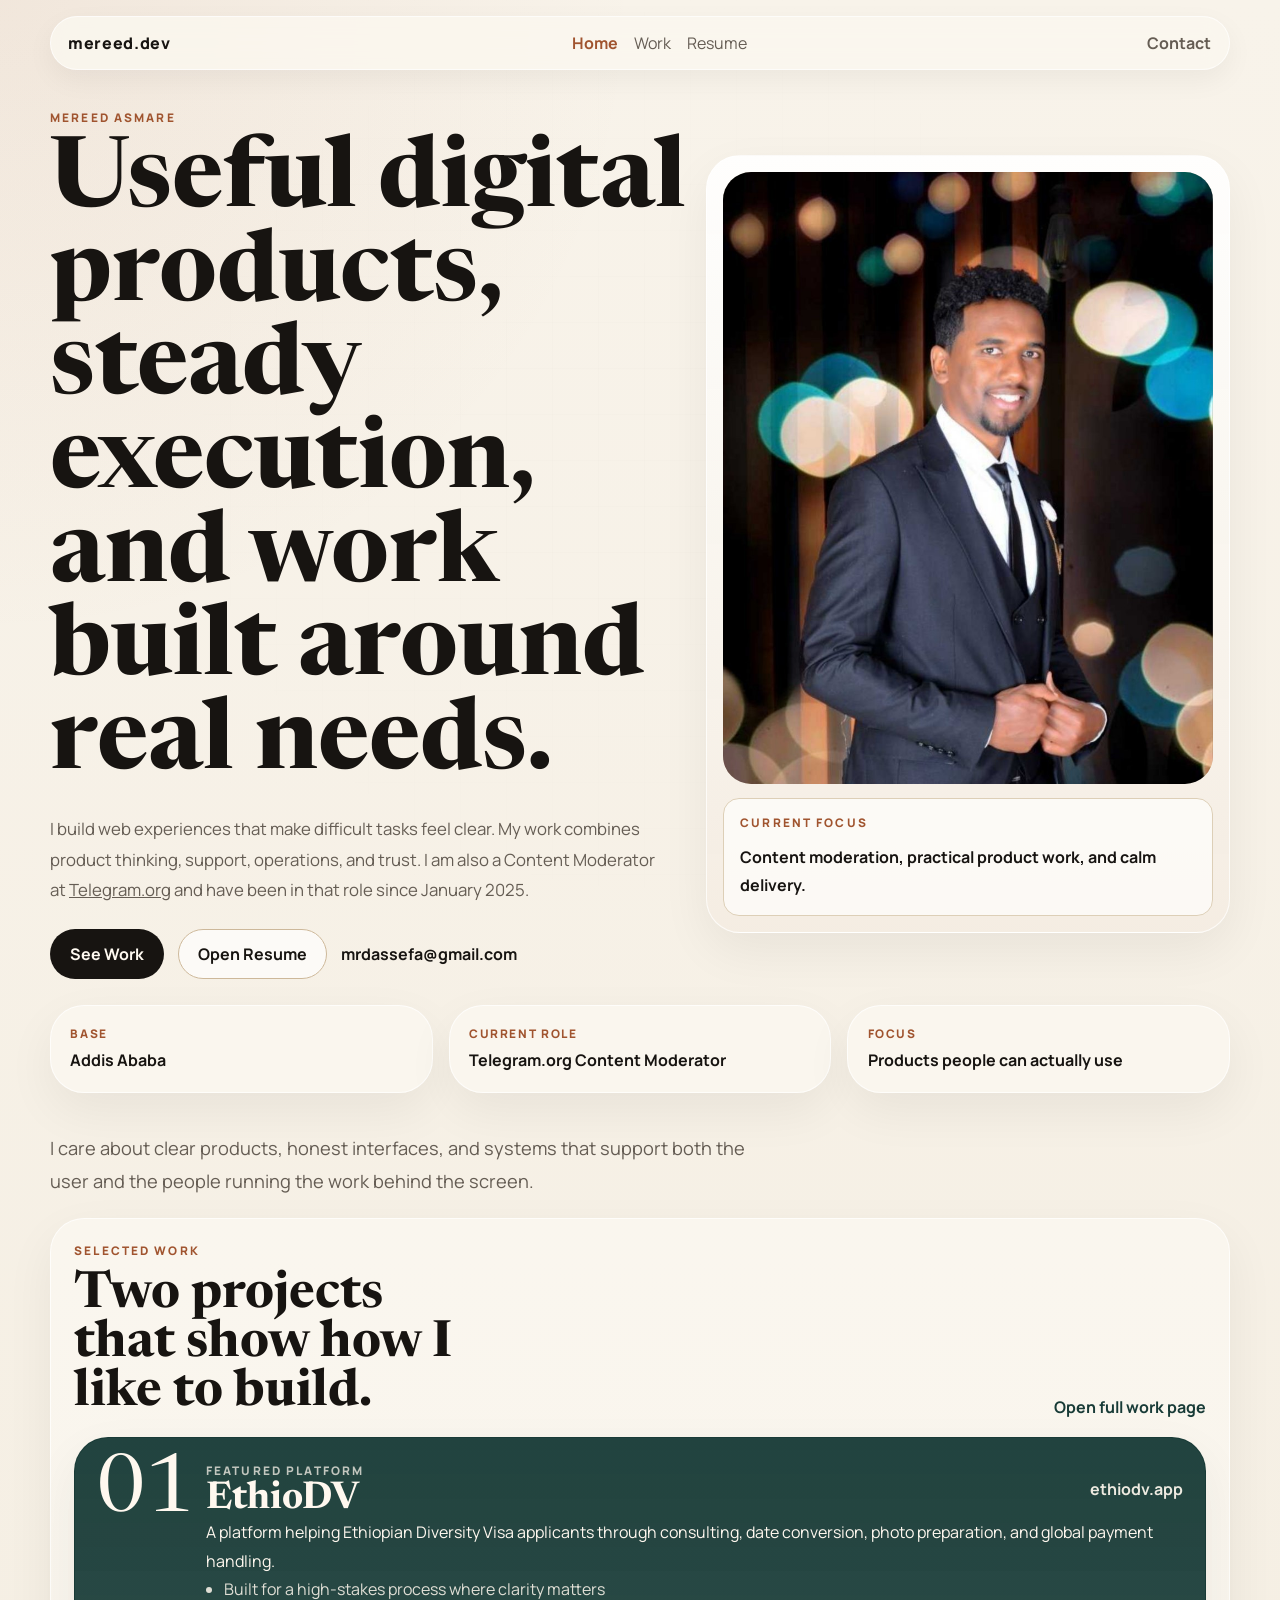
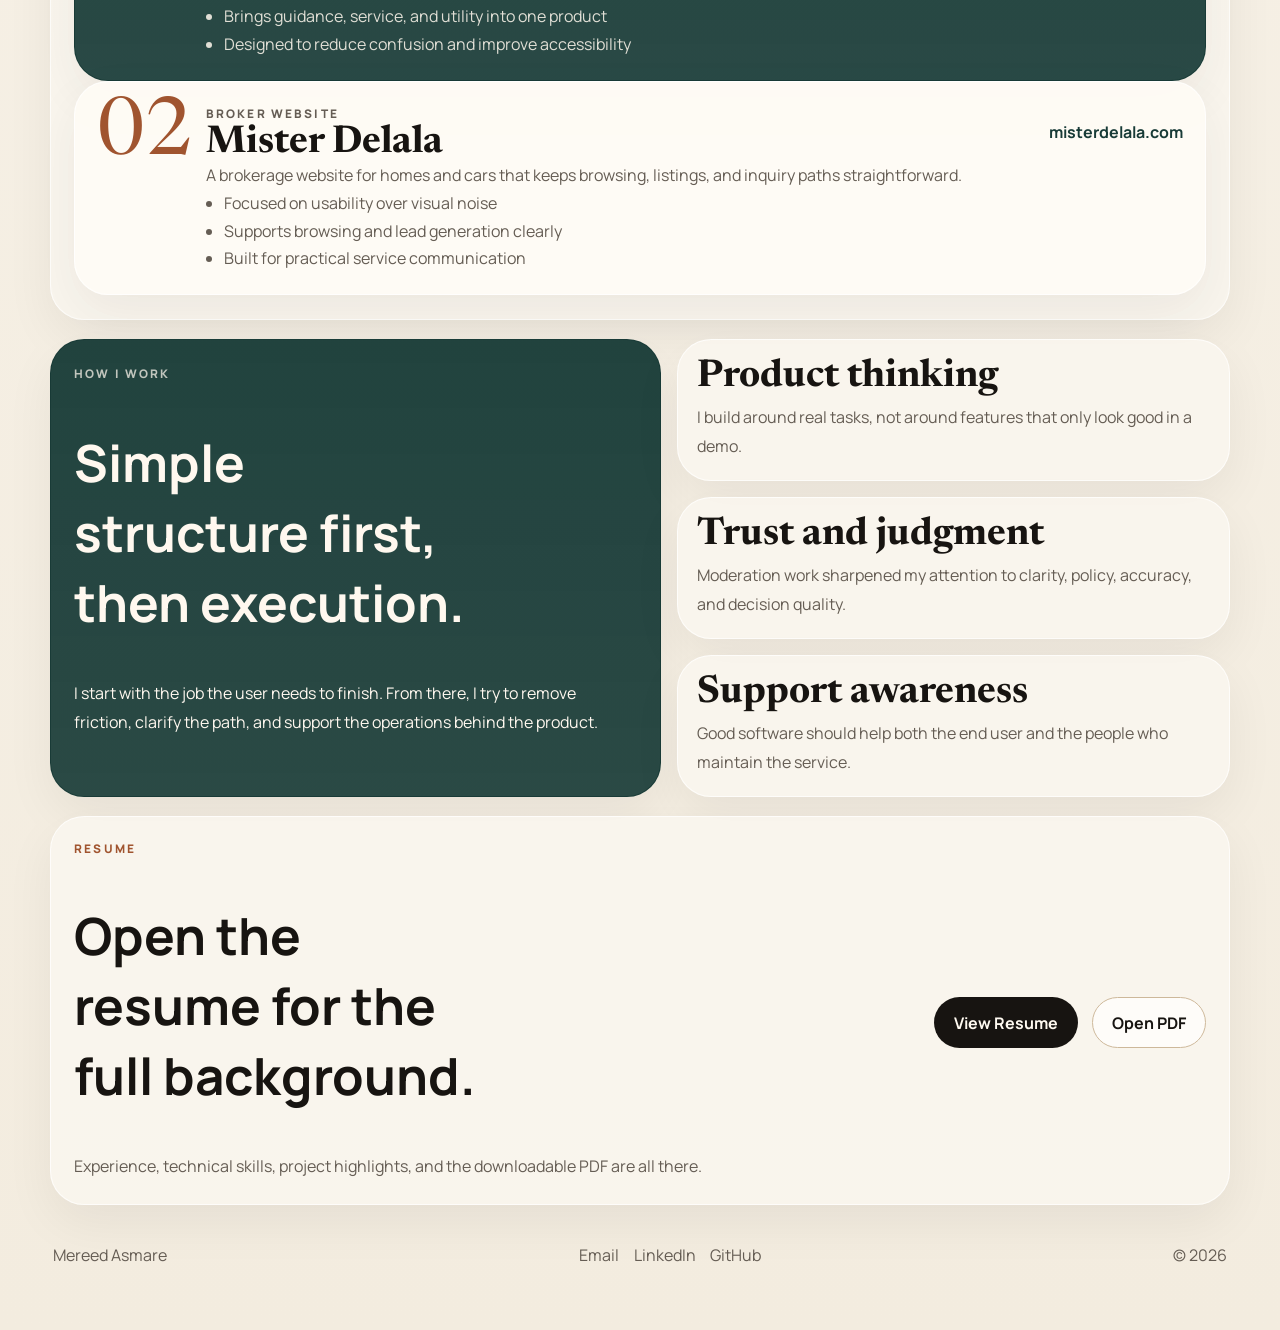
==== commit 36883b76: "Further refine portfolio layout" ====
--- a/index.html
+++ b/index.html
@@ -8,7 +8,7 @@
       name="description"
       content="Mereed Asmare builds useful digital products, works in content moderation at Telegram.org, and shares selected work and resume details on mereed.dev."
     />
-    <meta name="theme-color" content="#efe7da" />
+    <meta name="theme-color" content="#f3ecdf" />
     <meta property="og:title" content="Mereed Asmare | Portfolio" />
     <meta
       property="og:description"
@@ -21,13 +21,13 @@
     <link rel="preconnect" href="https://fonts.googleapis.com" />
     <link rel="preconnect" href="https://fonts.gstatic.com" crossorigin />
     <link
-      href="https://fonts.googleapis.com/css2?family=Instrument+Serif:ital@0;1&family=Manrope:wght@400;500;600;700;800&display=swap"
+      href="https://fonts.googleapis.com/css2?family=Manrope:wght@400;500;600;700;800&family=Newsreader:opsz,wght@6..72,500;6..72,700&display=swap"
       rel="stylesheet"
     />
     <link rel="stylesheet" href="./styles.css" />
   </head>
   <body data-page="home">
-    <div class="page-wrap">
+    <div class="site-shell">
       <header class="site-header">
         <a class="brand" href="./index.html">mereed.dev</a>
         <nav class="site-nav" aria-label="Primary">
@@ -35,201 +35,187 @@
           <a data-nav="work" href="./work.html">Work</a>
           <a data-nav="resume" href="./resume.html">Resume</a>
         </nav>
-        <a class="nav-cta" href="mailto:mrdassefa@gmail.com">Email</a>
+        <a class="header-link" href="mailto:mrdassefa@gmail.com">Contact</a>
       </header>
 
       <main class="page-stack">
         <section class="hero reveal">
           <div class="hero-copy">
-            <p class="kicker">Mereed Asmare</p>
+            <p class="eyebrow">Mereed Asmare</p>
             <h1 class="display">
-              Useful digital products, calm execution, and work people can
-              trust.
+              Useful digital products, steady execution, and work built around
+              real needs.
             </h1>
-            <p class="lede">
-              I build practical web experiences for real needs. My work sits at
-              the intersection of product thinking, support, operations, and
-              trust. I am also a Content Moderator at
+            <p class="lead">
+              I build web experiences that make difficult tasks feel clear. My
+              work combines product thinking, support, operations, and trust. I
+              am also a Content Moderator at
               <a href="https://telegram.org" target="_blank" rel="noreferrer"
                 >Telegram.org</a
               >
               and have been in that role since January 2025.
             </p>
-            <div class="action-row">
-              <a class="button button-primary" href="./work.html">See Work</a>
-              <a class="button button-secondary" href="./resume.html"
-                >View Resume</a
+            <div class="hero-actions">
+              <a class="button primary" href="./work.html">See Work</a>
+              <a class="button secondary" href="./resume.html">Open Resume</a>
+              <a class="text-action" href="mailto:mrdassefa@gmail.com"
+                >mrdassefa@gmail.com</a
               >
-              <a class="button button-quiet" href="mailto:mrdassefa@gmail.com"
-                >Contact Me</a
-              >
-            </div>
-            <div class="metric-row">
-              <div class="metric-chip">Software Engineering graduate</div>
-              <div class="metric-chip">Addis Ababa</div>
-              <div class="metric-chip">Telegram.org since Jan 2025</div>
-            </div>
-          </div>
-
-          <aside class="portrait-panel">
-            <div class="portrait-frame">
+            </div>
+          </div>
+
+          <aside class="hero-photo-card">
+            <div class="photo-shell">
               <img
                 src="./assets/mereed-photo.jpg"
                 alt="Portrait of Mereed Asmare"
               />
             </div>
-            <div class="portrait-note">
-              <p class="kicker">Current Focus</p>
-              <strong>Content moderation, web products, and clear execution.</strong>
+            <div class="floating-note">
+              <p class="eyebrow">Current Focus</p>
+              <strong>Content moderation, practical product work, and calm delivery.</strong>
             </div>
           </aside>
         </section>
 
-        <section class="statement-band reveal">
+        <section class="signal-row reveal">
+          <div class="signal-card">
+            <span>Base</span>
+            <strong>Addis Ababa</strong>
+          </div>
+          <div class="signal-card">
+            <span>Current Role</span>
+            <strong>Telegram.org Content Moderator</strong>
+          </div>
+          <div class="signal-card">
+            <span>Focus</span>
+            <strong>Products people can actually use</strong>
+          </div>
+        </section>
+
+        <section class="editorial-band reveal">
           <p>
-            I care about products that make difficult tasks feel clear. That
-            usually means simple interfaces, solid structure, and decisions
-            made with real users in mind.
+            I care about clear products, honest interfaces, and systems that
+            support both the user and the people running the work behind the
+            screen.
           </p>
         </section>
 
         <section class="section-block reveal">
-          <div class="section-head">
-            <p class="kicker">Selected Work</p>
-            <h2 class="section-title">A small portfolio built around useful outcomes.</h2>
-          </div>
-
-          <div class="projects-grid">
-            <article class="project-card project-card-featured">
-              <div class="project-head">
-                <span class="project-index">01</span>
+          <div class="section-header">
+            <div>
+              <p class="eyebrow">Selected Work</p>
+              <h2>Two projects that show how I like to build.</h2>
+            </div>
+            <a class="mini-link" href="./work.html">Open full work page</a>
+          </div>
+
+          <article class="feature-story feature-story-dark">
+            <div class="feature-mark">01</div>
+            <div class="feature-content">
+              <div class="feature-head">
+                <div>
+                  <p class="eyebrow">Featured Platform</p>
+                  <h3>EthioDV</h3>
+                </div>
                 <a
+                  class="mini-link light"
                   href="https://ethiodv.app"
                   target="_blank"
                   rel="noreferrer"
                   >ethiodv.app</a
                 >
               </div>
-              <h3>EthioDV</h3>
               <p>
                 A platform helping Ethiopian Diversity Visa applicants through
-                consulting, date conversion, photo support, and payment
-                handling.
-              </p>
-              <ul class="clean-list">
-                <li>Built for a high-stakes application flow</li>
-                <li>Combines practical tools with service support</li>
-                <li>Designed around clarity and accessibility</li>
+                consulting, date conversion, photo preparation, and global
+                payment handling.
+              </p>
+              <ul class="clean-list light">
+                <li>Built for a high-stakes process where clarity matters</li>
+                <li>Brings guidance, service, and utility into one product</li>
+                <li>Designed to reduce confusion and improve accessibility</li>
               </ul>
-            </article>
-
-            <article class="project-card">
-              <div class="project-head">
-                <span class="project-index">02</span>
+            </div>
+          </article>
+
+          <article class="feature-story feature-story-light">
+            <div class="feature-mark">02</div>
+            <div class="feature-content">
+              <div class="feature-head">
+                <div>
+                  <p class="eyebrow">Broker Website</p>
+                  <h3>Mister Delala</h3>
+                </div>
                 <a
+                  class="mini-link"
                   href="https://misterdelala.com"
                   target="_blank"
                   rel="noreferrer"
                   >misterdelala.com</a
                 >
               </div>
-              <h3>Mister Delala</h3>
               <p>
                 A brokerage website for homes and cars that keeps browsing,
-                listings, and inquiry flows straightforward.
+                listings, and inquiry paths straightforward.
+              </p>
+              <ul class="clean-list">
+                <li>Focused on usability over visual noise</li>
+                <li>Supports browsing and lead generation clearly</li>
+                <li>Built for practical service communication</li>
+              </ul>
+            </div>
+          </article>
+        </section>
+
+        <section class="split-section reveal">
+          <div class="split-panel split-panel-dark">
+            <p class="eyebrow">How I Work</p>
+            <h2>Simple structure first, then execution.</h2>
+            <p>
+              I start with the job the user needs to finish. From there, I try
+              to remove friction, clarify the path, and support the operations
+              behind the product.
+            </p>
+          </div>
+          <div class="stack-panel">
+            <article class="stack-card">
+              <h3>Product thinking</h3>
+              <p>
+                I build around real tasks, not around features that only look
+                good in a demo.
               </p>
             </article>
-
-            <article class="project-card">
-              <div class="project-head">
-                <span class="project-index">03</span>
-                <a
-                  href="https://github.com/mereedasmare"
-                  target="_blank"
-                  rel="noreferrer"
-                  >GitHub</a
-                >
-              </div>
-              <h3>More Public Work</h3>
-              <p>
-                This site is the front door. GitHub holds the code, experiments,
-                and the growing technical side of the story.
+            <article class="stack-card">
+              <h3>Trust and judgment</h3>
+              <p>
+                Moderation work sharpened my attention to clarity, policy,
+                accuracy, and decision quality.
               </p>
             </article>
-          </div>
-        </section>
-
-        <section class="section-block reveal">
-          <div class="section-head">
-            <p class="kicker">How I Work</p>
-            <h2 class="section-title">Simple principles, applied carefully.</h2>
-          </div>
-
-          <div class="principles-grid">
-            <article class="principle-card">
-              <h3>Start with the job to be done</h3>
-              <p>
-                I focus on what a person actually needs to finish, not on adding
-                features just because they sound impressive.
+            <article class="stack-card">
+              <h3>Support awareness</h3>
+              <p>
+                Good software should help both the end user and the people who
+                maintain the service.
               </p>
             </article>
-            <article class="principle-card">
-              <h3>Keep the interface honest</h3>
-              <p>
-                Clean structure, readable content, and straightforward actions
-                make digital products feel more trustworthy.
-              </p>
-            </article>
-            <article class="principle-card">
-              <h3>Support the work behind the screen</h3>
-              <p>
-                A good product should also make operations, support, and
-                decision-making easier for the people running it.
-              </p>
-            </article>
-          </div>
-        </section>
-
-        <section class="split-panel reveal">
-          <div class="split-copy">
-            <p class="kicker">Current Role</p>
-            <h2 class="section-title">Content Moderator at Telegram.org</h2>
-            <p class="body-copy">
-              My moderation work keeps me sharp on policy, accuracy, volume, and
-              judgment. That perspective shows up in the way I build products:
-              clear rules, thoughtful decisions, and respect for the people
-              using them.
-            </p>
-          </div>
-          <div class="split-aside">
-            <div class="stat-card">
-              <span>Environment</span>
-              <strong>High-volume trust and safety work</strong>
-            </div>
-            <div class="stat-card">
-              <span>Strength</span>
-              <strong>Consistency, detail, and calm execution</strong>
-            </div>
-            <div class="stat-card">
-              <span>Timeline</span>
-              <strong>January 2025 to present</strong>
-            </div>
-          </div>
-        </section>
-
-        <section class="cta-panel reveal">
+          </div>
+        </section>
+
+        <section class="cta-block reveal">
           <div>
-            <p class="kicker">Next Step</p>
-            <h2 class="section-title">Open the resume for the full picture.</h2>
+            <p class="eyebrow">Resume</p>
+            <h2>Open the resume for the full background.</h2>
             <p class="body-copy">
               Experience, technical skills, project highlights, and the
-              downloadable PDF all live on the resume page.
+              downloadable PDF are all there.
             </p>
           </div>
-          <div class="action-row">
-            <a class="button button-primary" href="./resume.html">Go to Resume</a>
+          <div class="hero-actions">
+            <a class="button primary" href="./resume.html">View Resume</a>
             <a
-              class="button button-secondary"
+              class="button secondary"
               href="./assets/Mereed-Asmare-Resume.pdf"
               target="_blank"
               rel="noreferrer"
--- a/styles.css
+++ b/styles.css
@@ -1,17 +1,17 @@
 :root {
   color-scheme: light;
-  --bg: #efe7da;
-  --paper: #f8f4ec;
+  --bg: #f3ecdf;
+  --paper: #fbf7ef;
   --card: #fffdf8;
-  --text: #171512;
-  --muted: #625b53;
-  --line: #d9cfbe;
-  --strong-line: #cbbda7;
-  --accent: #a14f2b;
-  --accent-deep: #1e433f;
-  --shadow: 0 20px 60px rgba(20, 16, 12, 0.06);
-  --radius-xl: 32px;
-  --radius-lg: 22px;
+  --text: #171411;
+  --muted: #655d54;
+  --line: #ddcfb7;
+  --line-strong: #cdb89a;
+  --accent: #a0542f;
+  --forest: #183b37;
+  --shadow: 0 18px 50px rgba(20, 15, 11, 0.06);
+  --radius-xl: 34px;
+  --radius-lg: 24px;
   --radius-md: 16px;
   --radius-pill: 999px;
   --content: 1180px;
@@ -31,8 +31,7 @@
   font-family: "Manrope", sans-serif;
   color: var(--text);
   background:
-    radial-gradient(circle at top left, rgba(161, 79, 43, 0.08), transparent 22%),
-    radial-gradient(circle at 88% 10%, rgba(30, 67, 63, 0.08), transparent 18%),
+    radial-gradient(circle at top left, rgba(160, 84, 47, 0.08), transparent 20%),
     linear-gradient(180deg, #f8f3ea 0%, var(--bg) 100%);
 }
 
@@ -42,11 +41,11 @@
   inset: 0;
   pointer-events: none;
   background-image:
-    linear-gradient(rgba(23, 21, 18, 0.03) 1px, transparent 1px),
-    linear-gradient(90deg, rgba(23, 21, 18, 0.03) 1px, transparent 1px);
-  background-size: 48px 48px;
-  mask-image: radial-gradient(circle at center, black 18%, transparent 82%);
-  opacity: 0.32;
+    linear-gradient(rgba(23, 20, 17, 0.03) 1px, transparent 1px),
+    linear-gradient(90deg, rgba(23, 20, 17, 0.03) 1px, transparent 1px);
+  background-size: 46px 46px;
+  mask-image: radial-gradient(circle at center, black 20%, transparent 84%);
+  opacity: 0.26;
 }
 
 a {
@@ -58,7 +57,7 @@
   max-width: 100%;
 }
 
-.page-wrap {
+.site-shell {
   position: relative;
   z-index: 1;
   width: min(var(--content), calc(100% - 1rem));
@@ -69,38 +68,38 @@
 .site-header,
 .site-footer,
 .site-nav,
-.action-row,
-.metric-row,
-.project-head,
+.hero-actions,
 .footer-links,
-.pill-row,
 .timeline-meta,
-.case-head {
+.feature-head,
+.section-header,
+.pill-row {
   display: flex;
 }
 
 .site-header {
   position: sticky;
   top: 0.8rem;
-  z-index: 20;
+  z-index: 10;
   justify-content: space-between;
   align-items: center;
   gap: 1rem;
   margin-bottom: 1.4rem;
   padding: 0.95rem 1.1rem;
-  border: 1px solid rgba(255, 255, 255, 0.65);
+  border: 1px solid rgba(255, 255, 255, 0.7);
   border-radius: var(--radius-pill);
-  background: rgba(248, 244, 236, 0.82);
+  background: rgba(251, 247, 239, 0.84);
   backdrop-filter: blur(12px);
-  box-shadow: 0 10px 32px rgba(20, 16, 12, 0.05);
+  box-shadow: 0 10px 28px rgba(20, 15, 11, 0.05);
 }
 
 .brand,
 .site-nav a,
-.nav-cta,
+.header-link,
 .button,
-.footer-links a,
-.inline-link {
+.mini-link,
+.text-action,
+.footer-links a {
   text-decoration: none;
 }
 
@@ -110,20 +109,23 @@
 }
 
 .site-nav {
+  align-items: center;
   gap: 1rem;
-  align-items: center;
   flex-wrap: wrap;
 }
 
-.site-nav a {
+.site-nav a,
+.header-link,
+.footer-links a {
   color: var(--muted);
-  transition: color 180ms ease;
 }
 
 .site-nav a:hover,
 .site-nav a.is-active,
+.header-link:hover,
 .footer-links a:hover,
-.inline-link:hover {
+.mini-link:hover,
+.text-action:hover {
   color: var(--accent);
 }
 
@@ -131,11 +133,7 @@
   font-weight: 700;
 }
 
-.nav-cta {
-  padding: 0.65rem 1rem;
-  border-radius: var(--radius-pill);
-  background: var(--text);
-  color: #fffaf2;
+.header-link {
   font-weight: 700;
 }
 
@@ -145,19 +143,22 @@
 }
 
 .hero,
-.split-panel,
-.resume-layout {
-  display: grid;
-  gap: 1.2rem;
+.split-section,
+.resume-paper,
+.signal-row,
+.stack-grid,
+.summary-grid {
+  display: grid;
+  gap: 1rem;
 }
 
 .hero {
-  grid-template-columns: minmax(0, 1.15fr) minmax(320px, 0.85fr);
-  align-items: center;
-  padding: 1.3rem 0 0.4rem;
-}
-
-.kicker {
+  grid-template-columns: minmax(0, 1.1fr) minmax(320px, 0.9fr);
+  align-items: center;
+  padding: 1rem 0 0.4rem;
+}
+
+.eyebrow {
   margin: 0 0 0.7rem;
   color: var(--accent);
   font-size: 0.74rem;
@@ -167,65 +168,68 @@
 }
 
 .display,
-.section-title,
-.project-card h3,
-.principle-card h3,
+.section-header h2,
+.feature-content h3,
+.stack-card h3,
 .timeline-item h3,
 .summary-card h3 {
   margin: 0;
-  font-family: "Instrument Serif", serif;
-  font-weight: 400;
-  line-height: 0.95;
+  font-family: "Newsreader", serif;
+  font-weight: 700;
+  line-height: 0.96;
 }
 
 .display {
-  font-size: clamp(3.2rem, 8vw, 6.4rem);
+  font-size: clamp(3.2rem, 8vw, 6.1rem);
   max-width: 11ch;
 }
 
-.section-title {
-  font-size: clamp(2.2rem, 4vw, 4rem);
+.section-header h2,
+.split-panel h2,
+.cta-block h2 {
+  font-size: clamp(2.1rem, 4vw, 3.7rem);
   max-width: 12ch;
 }
 
-.project-card h3,
-.principle-card h3,
+.feature-content h3,
+.stack-card h3,
 .timeline-item h3,
 .summary-card h3 {
-  font-size: clamp(1.8rem, 3vw, 2.5rem);
-}
-
-.lede,
+  font-size: clamp(1.85rem, 3vw, 2.5rem);
+}
+
+.lead,
 .body-copy,
-.project-card p,
-.principle-card p,
-.statement-band p,
-.timeline-item p,
+.feature-content p,
+.editorial-band p,
+.split-panel p,
+.stack-card p,
+.timeline-place,
 .summary-card p,
-.portrait-note strong,
+.floating-note strong,
 .sidebar-copy p {
   margin: 0;
   color: var(--muted);
   line-height: 1.8;
 }
 
-.lede {
+.lead {
   max-width: 61ch;
   margin-top: 1.35rem;
-  font-size: 1.04rem;
-}
-
-.action-row,
-.metric-row,
+  font-size: 1.05rem;
+}
+
+.hero-actions,
 .footer-links,
-.pill-row,
 .timeline-meta,
-.case-head {
+.feature-head,
+.section-header,
+.pill-row {
   gap: 0.9rem;
   flex-wrap: wrap;
 }
 
-.action-row {
+.hero-actions {
   margin-top: 1.5rem;
   align-items: center;
 }
@@ -247,201 +251,242 @@
   transform: translateY(-1px);
 }
 
-.button-primary {
+.button.primary {
   background: var(--text);
-  color: #fffaf2;
-}
-
-.button-secondary {
-  border-color: var(--strong-line);
-  background: rgba(255, 255, 255, 0.65);
-}
-
-.button-quiet {
-  color: var(--accent-deep);
-  background: transparent;
-}
-
-.metric-row {
-  margin-top: 1.2rem;
-}
-
-.metric-chip,
-.pill-row span,
-.timeline-meta span {
-  padding: 0.5rem 0.8rem;
-  border: 1px solid var(--line);
-  border-radius: var(--radius-pill);
-  background: rgba(255, 255, 255, 0.55);
-  color: var(--muted);
-  font-size: 0.92rem;
-}
-
-.portrait-panel,
+  color: #fffaf1;
+}
+
+.button.secondary {
+  border-color: var(--line-strong);
+  background: rgba(255, 255, 255, 0.66);
+}
+
+.text-action {
+  font-weight: 700;
+}
+
+.hero-photo-card,
+.signal-card,
 .section-block,
+.feature-story,
 .split-panel,
-.cta-panel,
+.stack-card,
+.cta-block,
 .page-intro,
-.case-study,
-.resume-layout,
-.resume-hero {
+.resume-paper,
+.resume-hero-simple,
+.sidebar-card,
+.timeline-item,
+.summary-card {
   border: 1px solid rgba(255, 255, 255, 0.72);
   border-radius: var(--radius-xl);
-  background: rgba(248, 244, 236, 0.78);
+  background: rgba(251, 247, 239, 0.82);
   box-shadow: var(--shadow);
 }
 
-.portrait-panel {
+.hero-photo-card {
   padding: 1rem;
   background:
-    linear-gradient(180deg, rgba(255, 255, 255, 0.86), rgba(244, 236, 225, 0.8));
-}
-
-.portrait-frame {
+    linear-gradient(180deg, rgba(255, 255, 255, 0.88), rgba(244, 236, 225, 0.86));
+}
+
+.photo-shell {
   overflow: hidden;
-  border-radius: 26px;
-  border: 1px solid rgba(255, 255, 255, 0.78);
-  background: #e8dece;
-}
-
-.portrait-frame img {
+  border-radius: 28px;
+  background: #e5dac7;
+}
+
+.photo-shell img {
   width: 100%;
   aspect-ratio: 4 / 5;
   object-fit: cover;
   object-position: center top;
 }
 
-.portrait-note {
+.floating-note {
   margin-top: 0.9rem;
-  padding: 1rem;
+  padding: 0.95rem 1rem;
   border-radius: var(--radius-md);
   border: 1px solid var(--line);
-  background: rgba(255, 255, 255, 0.65);
-}
-
-.portrait-note strong {
+  background: rgba(255, 255, 255, 0.62);
+}
+
+.floating-note strong {
   display: block;
   color: var(--text);
 }
 
-.statement-band {
-  padding: 1.3rem 0 0.2rem;
-}
-
-.statement-band p {
-  max-width: 66ch;
-  font-size: 1.14rem;
-}
-
-.section-block,
-.split-panel,
-.cta-panel,
-.page-intro,
-.case-study,
-.resume-layout,
-.resume-hero {
-  padding: 1.45rem;
-}
-
-.section-head {
-  display: grid;
-  gap: 0.45rem;
-  margin-bottom: 1.2rem;
-}
-
-.projects-grid,
-.principles-grid,
-.split-aside,
-.resume-summary-grid,
-.resume-main,
-.timeline,
-.resume-sidebar {
-  display: grid;
-  gap: 1rem;
-}
-
-.projects-grid {
-  grid-template-columns: 1.35fr 1fr 1fr;
-}
-
-.project-card,
-.principle-card,
-.stat-card,
+.signal-row {
+  grid-template-columns: repeat(3, minmax(0, 1fr));
+}
+
+.signal-card,
+.stack-card,
 .sidebar-card,
 .timeline-item,
 .summary-card {
-  padding: 1.25rem;
-  border: 1px solid var(--line);
-  border-radius: var(--radius-lg);
-  background: var(--card);
-}
-
-.project-card-featured {
-  background:
-    linear-gradient(180deg, rgba(161, 79, 43, 0.05), rgba(255, 253, 248, 0.98));
-}
-
-.project-head,
-.case-head,
+  padding: 1.2rem;
+}
+
+.signal-card span {
+  display: block;
+  margin-bottom: 0.4rem;
+  color: var(--accent);
+  font-size: 0.74rem;
+  font-weight: 800;
+  letter-spacing: 0.14em;
+  text-transform: uppercase;
+}
+
+.signal-card strong {
+  line-height: 1.55;
+}
+
+.editorial-band {
+  padding: 1.2rem 0 0.1rem;
+}
+
+.editorial-band p {
+  max-width: 66ch;
+  font-size: 1.14rem;
+}
+
+.section-block,
+.split-panel,
+.cta-block,
+.page-intro,
+.resume-paper,
+.resume-hero-simple {
+  padding: 1.45rem;
+}
+
+.section-header {
+  justify-content: space-between;
+  align-items: end;
+  margin-bottom: 1.2rem;
+}
+
+.mini-link {
+  font-weight: 700;
+  color: var(--forest);
+}
+
+.mini-link.light {
+  color: rgba(255, 248, 238, 0.92);
+}
+
+.feature-story {
+  display: grid;
+  grid-template-columns: 90px minmax(0, 1fr);
+  gap: 1.2rem;
+  align-items: start;
+  padding: 1.35rem;
+}
+
+.feature-story-dark {
+  background: linear-gradient(180deg, rgba(24, 59, 55, 0.96), rgba(24, 59, 55, 0.92));
+  border-color: rgba(24, 59, 55, 0.96);
+}
+
+.feature-story-dark .feature-content h3,
+.feature-story-dark .feature-content p,
+.feature-story-dark .feature-mark,
+.feature-story-dark .eyebrow {
+  color: #fff8ef;
+}
+
+.feature-story-dark .eyebrow {
+  opacity: 0.72;
+}
+
+.feature-story-dark .pill-row span,
+.feature-story-dark .clean-list {
+  color: rgba(255, 248, 238, 0.86);
+}
+
+.feature-story-dark .pill-row span {
+  border-color: rgba(255, 248, 238, 0.16);
+  background: rgba(255, 248, 238, 0.07);
+}
+
+.feature-story-light {
+  background: rgba(255, 252, 246, 0.92);
+}
+
+.feature-mark {
+  font-family: "Newsreader", serif;
+  font-size: clamp(3rem, 8vw, 5rem);
+  line-height: 0.8;
+  color: var(--accent);
+}
+
+.feature-head,
 .timeline-meta {
   justify-content: space-between;
   align-items: center;
 }
 
-.project-head {
-  margin-bottom: 1rem;
-}
-
-.project-index,
-.case-number {
-  font-family: "Instrument Serif", serif;
-  color: var(--accent);
-}
-
-.project-index {
-  font-size: 1.65rem;
-}
-
-.case-number {
-  font-size: clamp(3rem, 8vw, 5rem);
-  line-height: 0.8;
+.pill-row span,
+.timeline-meta span,
+.skill-list span {
+  padding: 0.5rem 0.8rem;
+  border-radius: var(--radius-pill);
+  border: 1px solid var(--line);
+  background: rgba(255, 255, 255, 0.6);
+  color: var(--muted);
+  font-size: 0.92rem;
+}
+
+.pill-row.light span {
+  border-color: rgba(255, 248, 238, 0.16);
+  background: rgba(255, 248, 238, 0.07);
+  color: rgba(255, 248, 238, 0.86);
 }
 
 .clean-list {
   margin: 0;
   padding-left: 1.15rem;
   color: var(--muted);
-  line-height: 1.7;
-}
-
-.principles-grid {
-  grid-template-columns: repeat(3, minmax(0, 1fr));
-}
-
-.split-panel {
-  grid-template-columns: minmax(0, 1.15fr) minmax(280px, 0.85fr);
-  align-items: start;
-}
-
-.split-aside {
-  align-content: start;
-}
-
-.stat-card span {
-  display: block;
+  line-height: 1.72;
+}
+
+.clean-list.light {
+  color: rgba(255, 248, 238, 0.86);
+}
+
+.split-section {
+  grid-template-columns: minmax(0, 1.05fr) minmax(0, 0.95fr);
+}
+
+.split-panel-dark {
+  background: linear-gradient(180deg, rgba(24, 59, 55, 0.96), rgba(24, 59, 55, 0.92));
+  border-color: rgba(24, 59, 55, 0.96);
+}
+
+.split-panel-dark h2,
+.split-panel-dark p {
+  color: #fff8ef;
+}
+
+.split-panel-dark .eyebrow {
+  color: rgba(255, 248, 238, 0.72);
+}
+
+.stack-panel,
+.stack-grid,
+.resume-main,
+.resume-sidebar,
+.timeline,
+.summary-grid {
+  display: grid;
+  gap: 1rem;
+}
+
+.stack-card h3 {
   margin-bottom: 0.45rem;
-  color: var(--accent);
-  font-size: 0.76rem;
-  font-weight: 800;
-  letter-spacing: 0.14em;
-  text-transform: uppercase;
-}
-
-.stat-card strong {
-  line-height: 1.5;
-}
-
-.cta-panel {
+}
+
+.cta-block {
   display: grid;
   grid-template-columns: minmax(0, 1.1fr) auto;
   align-items: center;
@@ -452,58 +497,21 @@
   justify-content: space-between;
   align-items: center;
   gap: 1rem;
-  margin-top: 1.35rem;
+  margin-top: 1.4rem;
   padding: 0 0.2rem;
   color: var(--muted);
 }
 
-.page-intro {
-  padding-top: 1.8rem;
-}
-
-.case-study {
-  display: grid;
-  grid-template-columns: 90px minmax(0, 1fr);
-  gap: 1.2rem;
-  align-items: start;
-}
-
-.inline-link {
-  color: var(--accent-deep);
-  font-weight: 700;
-}
-
-.resume-hero {
-  display: grid;
-  grid-template-columns: minmax(0, 1.15fr) 340px;
-  gap: 1.2rem;
-  align-items: center;
-}
-
-.resume-portrait {
-  overflow: hidden;
-  border-radius: 28px;
-  background: #e8dece;
-}
-
-.resume-portrait img {
-  width: 100%;
-  aspect-ratio: 4 / 5;
-  object-fit: cover;
-  object-position: center top;
-}
-
-.resume-layout {
+.page-intro,
+.resume-hero-simple {
+  display: grid;
+  gap: 0.8rem;
+}
+
+.resume-paper {
+  display: grid;
   grid-template-columns: 320px minmax(0, 1fr);
-}
-
-.resume-sidebar {
-  align-content: start;
-}
-
-.sidebar-card {
-  display: grid;
-  gap: 0.85rem;
+  gap: 1rem;
 }
 
 .sidebar-links,
@@ -513,33 +521,16 @@
   gap: 0.75rem;
 }
 
-.sidebar-links a,
-.skill-list span {
-  color: var(--muted);
-}
-
-.skill-list span {
-  padding: 0.52rem 0.75rem;
-  border: 1px solid var(--line);
-  border-radius: var(--radius-pill);
-  background: rgba(255, 255, 255, 0.68);
-  font-size: 0.92rem;
-}
-
-.resume-main {
-  align-content: start;
-}
-
-.resume-section {
-  padding-bottom: 0.2rem;
+.sidebar-copy {
+  display: grid;
+  gap: 0.35rem;
 }
 
 .timeline-place {
   margin: 0.35rem 0 0.9rem;
-  color: var(--muted);
-}
-
-.resume-summary-grid {
+}
+
+.summary-grid {
   grid-template-columns: repeat(2, minmax(0, 1fr));
 }
 
@@ -556,28 +547,23 @@
 
 @media (max-width: 1080px) {
   .hero,
-  .split-panel,
-  .resume-hero,
-  .resume-layout,
-  .cta-panel,
-  .projects-grid {
+  .split-section,
+  .cta-block,
+  .resume-paper,
+  .signal-row {
     grid-template-columns: 1fr;
   }
-
-  .case-study {
+}
+
+@media (max-width: 860px) {
+  .feature-story,
+  .summary-grid {
     grid-template-columns: 1fr;
   }
 }
 
-@media (max-width: 860px) {
-  .principles-grid,
-  .resume-summary-grid {
-    grid-template-columns: 1fr;
-  }
-}
-
 @media (max-width: 720px) {
-  .page-wrap {
+  .site-shell {
     width: min(100% - 0.75rem, 100%);
   }
 
@@ -587,27 +573,25 @@
     align-items: flex-start;
   }
 
-  .nav-cta {
-    display: none;
-  }
-
   .display {
-    font-size: clamp(2.7rem, 14vw, 4.5rem);
-  }
-
-  .section-title {
+    font-size: clamp(2.8rem, 14vw, 4.5rem);
+  }
+
+  .section-header h2,
+  .split-panel h2,
+  .cta-block h2 {
     font-size: clamp(2rem, 11vw, 3rem);
     max-width: none;
   }
 
   .section-block,
+  .feature-story,
   .split-panel,
-  .cta-panel,
+  .cta-block,
   .page-intro,
-  .case-study,
-  .resume-layout,
-  .resume-hero,
-  .portrait-panel {
+  .resume-paper,
+  .resume-hero-simple,
+  .hero-photo-card {
     padding: 1.1rem;
   }
 }
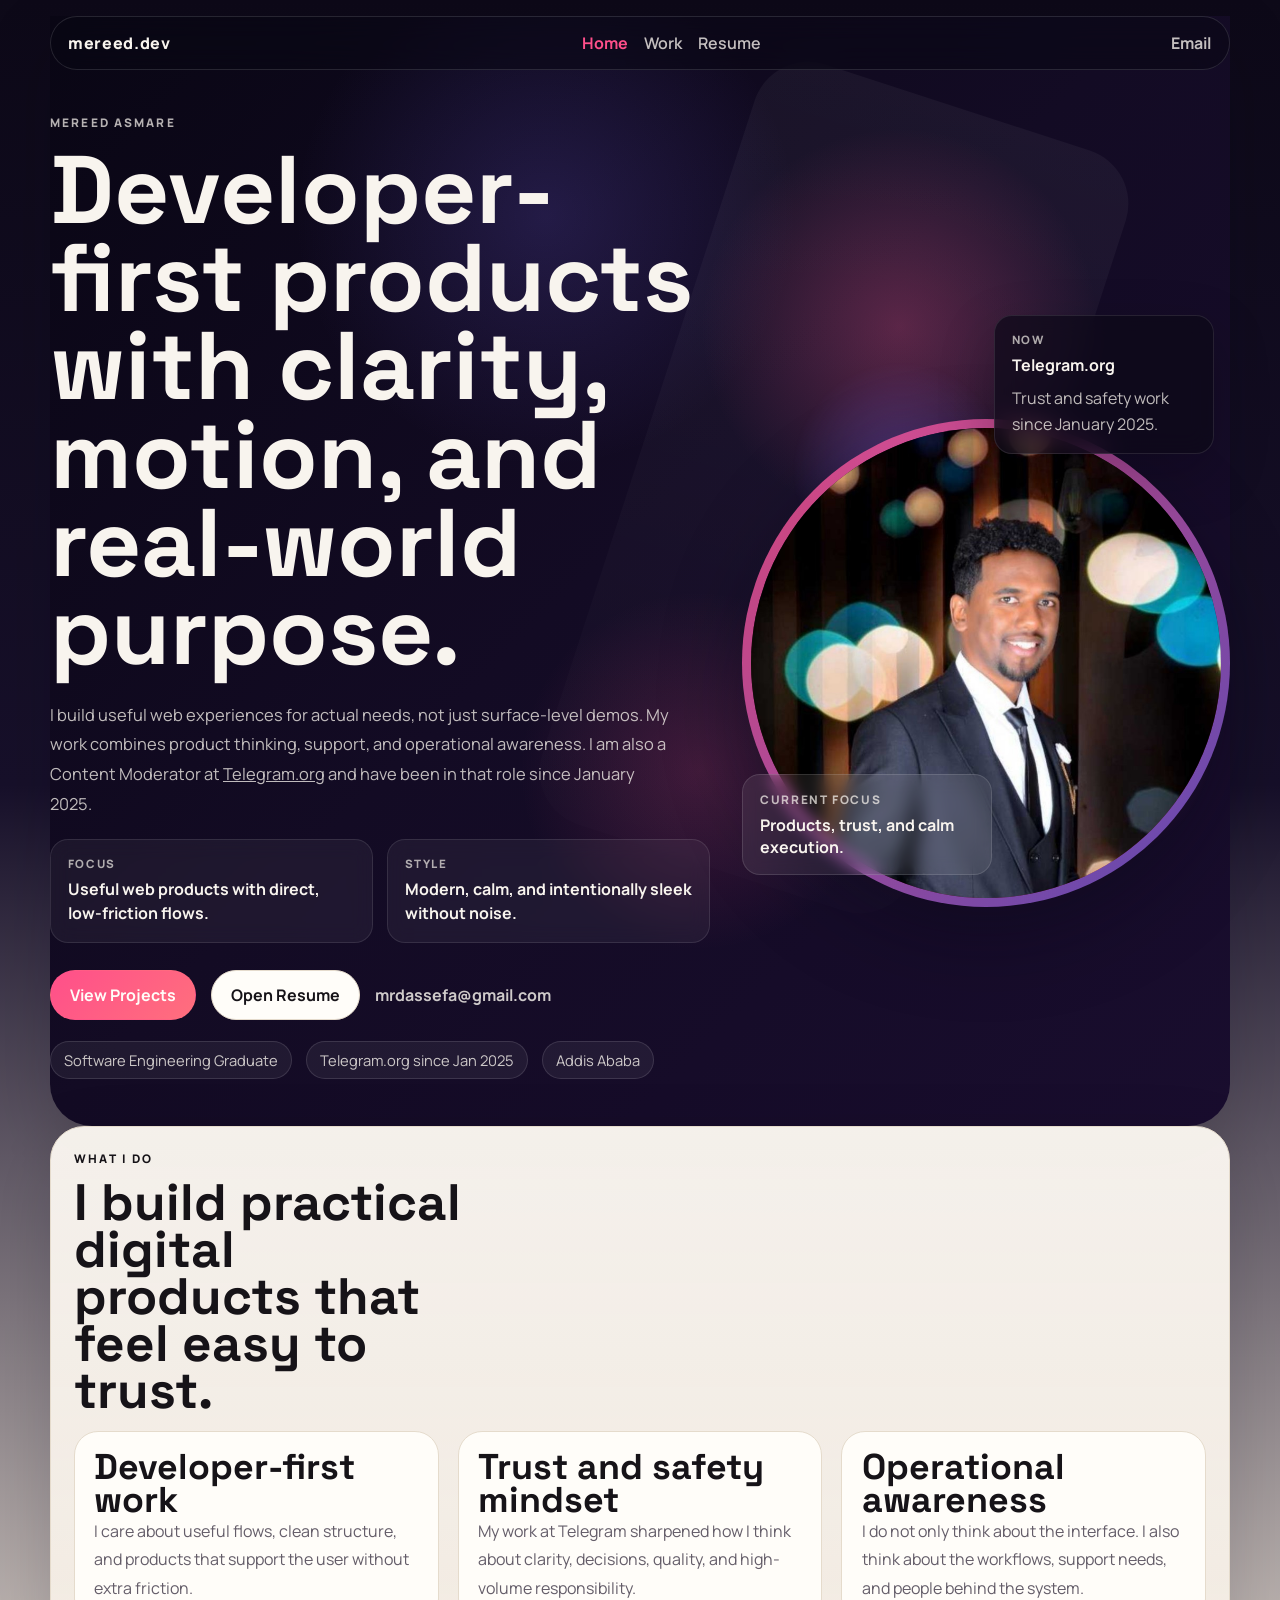
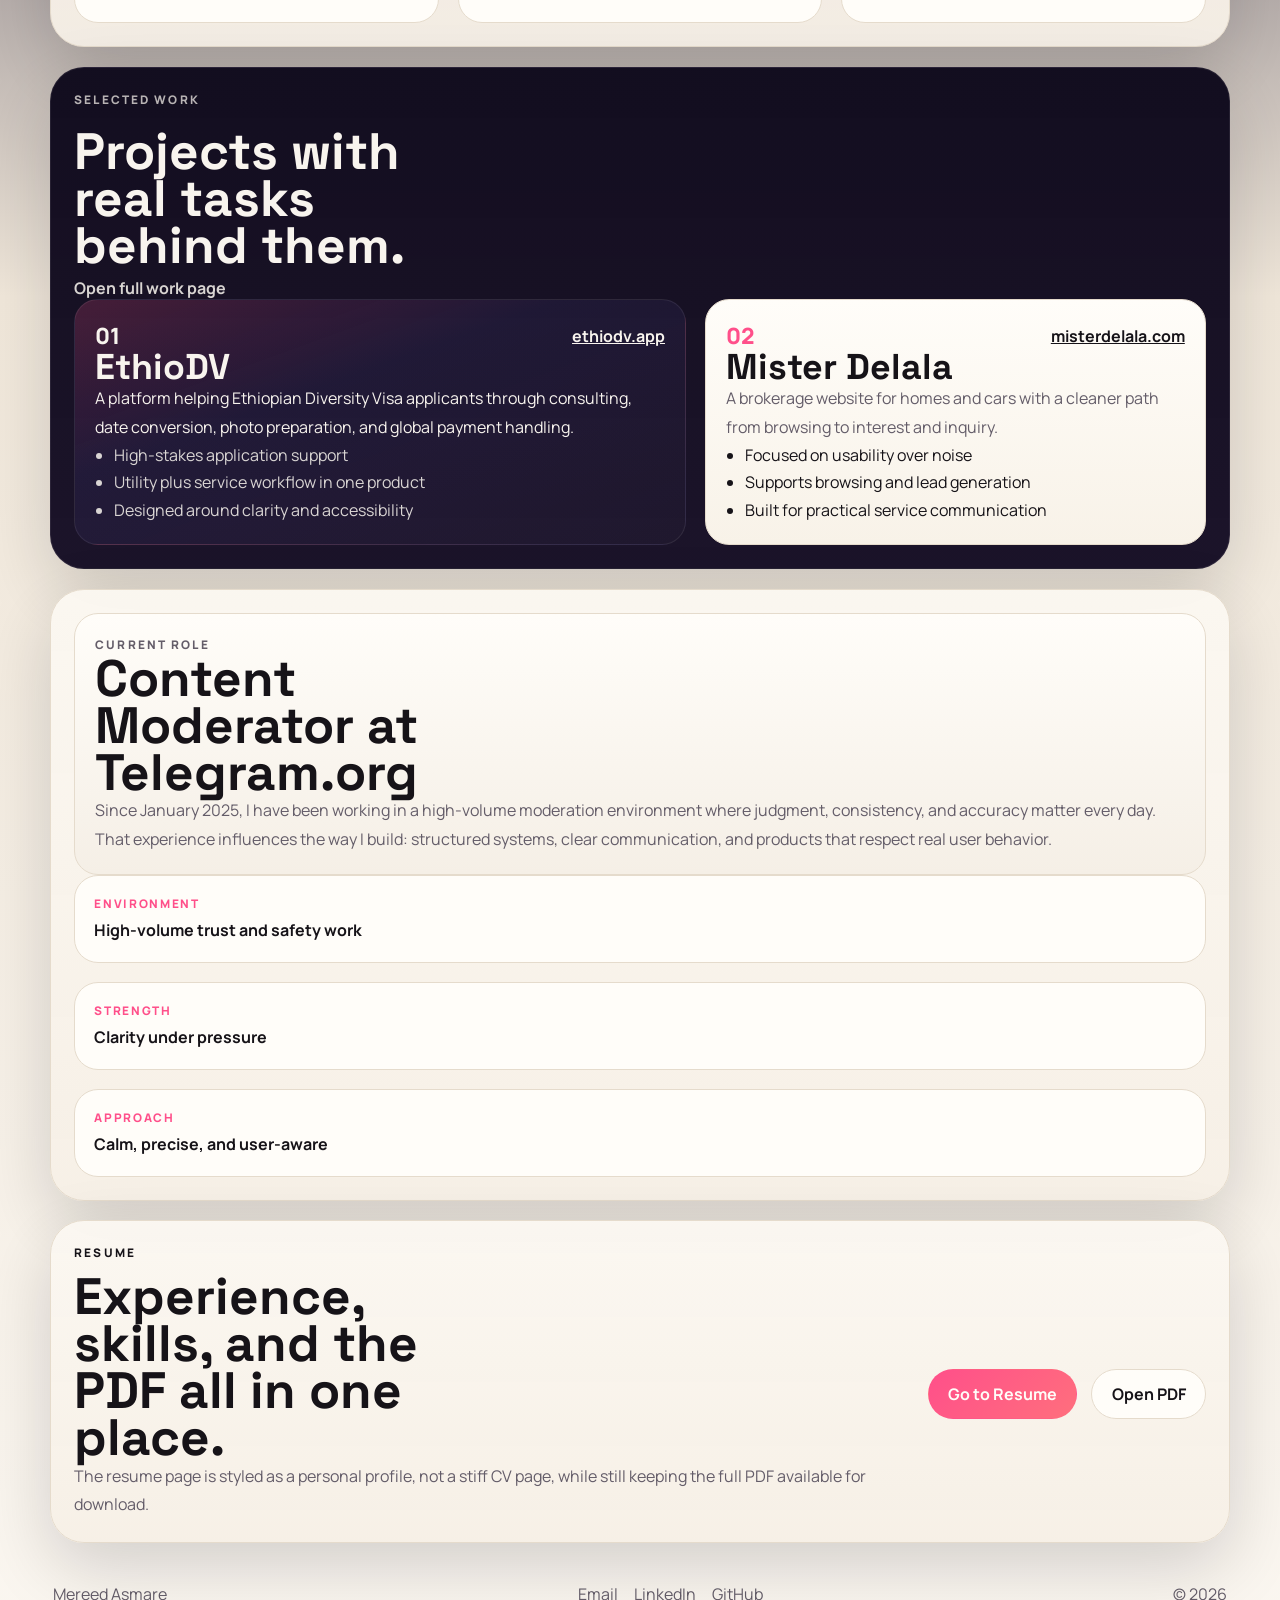
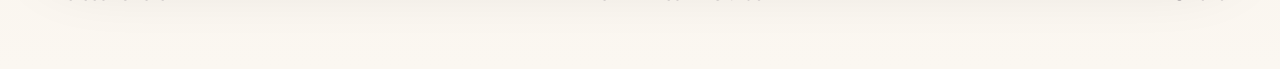
==== commit aab9997c: "Refine portfolio design and resume layout" ====
--- a/index.html
+++ b/index.html
@@ -3,16 +3,16 @@
   <head>
     <meta charset="UTF-8" />
     <meta name="viewport" content="width=device-width, initial-scale=1.0" />
-    <title>Mereed Asmare | Portfolio</title>
+    <title>Mereed Asmare | Developer Portfolio</title>
     <meta
       name="description"
-      content="Mereed Asmare builds useful digital products, works in content moderation at Telegram.org, and shares selected work and resume details on mereed.dev."
+      content="Developer portfolio for Mereed Asmare featuring web products, current work at Telegram.org, and a styled resume page."
     />
-    <meta name="theme-color" content="#f3ecdf" />
-    <meta property="og:title" content="Mereed Asmare | Portfolio" />
+    <meta name="theme-color" content="#0a0814" />
+    <meta property="og:title" content="Mereed Asmare | Developer Portfolio" />
     <meta
       property="og:description"
-      content="Selected work, current role, and resume for Mereed Asmare."
+      content="Web products, current work at Telegram.org, and a styled resume page."
     />
     <meta property="og:type" content="website" />
     <meta property="og:url" content="https://mereed.dev" />
@@ -21,199 +21,222 @@
     <link rel="preconnect" href="https://fonts.googleapis.com" />
     <link rel="preconnect" href="https://fonts.gstatic.com" crossorigin />
     <link
-      href="https://fonts.googleapis.com/css2?family=Manrope:wght@400;500;600;700;800&family=Newsreader:opsz,wght@6..72,500;6..72,700&display=swap"
+      href="https://fonts.googleapis.com/css2?family=Manrope:wght@400;500;600;700;800&family=Space+Grotesk:wght@500;700&display=swap"
       rel="stylesheet"
     />
     <link rel="stylesheet" href="./styles.css" />
   </head>
   <body data-page="home">
     <div class="site-shell">
-      <header class="site-header">
-        <a class="brand" href="./index.html">mereed.dev</a>
-        <nav class="site-nav" aria-label="Primary">
-          <a data-nav="home" href="./index.html">Home</a>
-          <a data-nav="work" href="./work.html">Work</a>
-          <a data-nav="resume" href="./resume.html">Resume</a>
-        </nav>
-        <a class="header-link" href="mailto:mrdassefa@gmail.com">Contact</a>
-      </header>
-
-      <main class="page-stack">
-        <section class="hero reveal">
-          <div class="hero-copy">
-            <p class="eyebrow">Mereed Asmare</p>
-            <h1 class="display">
-              Useful digital products, steady execution, and work built around
-              real needs.
-            </h1>
-            <p class="lead">
-              I build web experiences that make difficult tasks feel clear. My
-              work combines product thinking, support, operations, and trust. I
-              am also a Content Moderator at
-              <a href="https://telegram.org" target="_blank" rel="noreferrer"
-                >Telegram.org</a
-              >
-              and have been in that role since January 2025.
-            </p>
-            <div class="hero-actions">
-              <a class="button primary" href="./work.html">See Work</a>
-              <a class="button secondary" href="./resume.html">Open Resume</a>
-              <a class="text-action" href="mailto:mrdassefa@gmail.com"
-                >mrdassefa@gmail.com</a
-              >
+      <section class="hero-stage">
+        <header class="site-header site-header-dark">
+          <a class="brand" href="./index.html">mereed.dev</a>
+          <nav class="site-nav" aria-label="Primary">
+            <a data-nav="home" href="./index.html">Home</a>
+            <a data-nav="work" href="./work.html">Work</a>
+            <a data-nav="resume" href="./resume.html">Resume</a>
+          </nav>
+          <a class="header-link" href="mailto:mrdassefa@gmail.com">Email</a>
+        </header>
+
+        <div class="page-stack">
+          <section class="hero hero-home reveal">
+            <div class="hero-copy">
+              <p class="eyebrow eyebrow-dark">Mereed Asmare</p>
+              <h1 class="display display-dark">
+                Developer-first products with clarity, motion, and real-world
+                purpose.
+              </h1>
+              <p class="lead lead-dark">
+                I build useful web experiences for actual needs, not just
+                surface-level demos. My work combines product thinking,
+                support, and operational awareness. I am also a Content
+                Moderator at
+                <a href="https://telegram.org" target="_blank" rel="noreferrer"
+                  >Telegram.org</a
+                >
+                and have been in that role since January 2025.
+              </p>
+              <div class="hero-status-row">
+                <article class="hero-status-card">
+                  <span>Focus</span>
+                  <strong>Useful web products with direct, low-friction flows.</strong>
+                </article>
+                <article class="hero-status-card">
+                  <span>Style</span>
+                  <strong>Modern, calm, and intentionally sleek without noise.</strong>
+                </article>
+              </div>
+              <div class="hero-actions">
+                <a class="button primary" href="./work.html">View Projects</a>
+                <a class="button secondary button-dark" href="./resume.html"
+                  >Open Resume</a
+                >
+                <a class="text-action text-action-light" href="mailto:mrdassefa@gmail.com"
+                  >mrdassefa@gmail.com</a
+                >
+              </div>
+              <div class="metric-row metric-row-dark">
+                <div class="metric-chip">Software Engineering Graduate</div>
+                <div class="metric-chip">Telegram.org since Jan 2025</div>
+                <div class="metric-chip">Addis Ababa</div>
+              </div>
             </div>
-          </div>
-
-          <aside class="hero-photo-card">
-            <div class="photo-shell">
-              <img
-                src="./assets/mereed-photo.jpg"
-                alt="Portrait of Mereed Asmare"
-              />
-            </div>
-            <div class="floating-note">
-              <p class="eyebrow">Current Focus</p>
-              <strong>Content moderation, practical product work, and calm delivery.</strong>
-            </div>
-          </aside>
-        </section>
-
-        <section class="signal-row reveal">
-          <div class="signal-card">
-            <span>Base</span>
-            <strong>Addis Ababa</strong>
-          </div>
-          <div class="signal-card">
-            <span>Current Role</span>
-            <strong>Telegram.org Content Moderator</strong>
-          </div>
-          <div class="signal-card">
-            <span>Focus</span>
-            <strong>Products people can actually use</strong>
-          </div>
-        </section>
-
-        <section class="editorial-band reveal">
-          <p>
-            I care about clear products, honest interfaces, and systems that
-            support both the user and the people running the work behind the
-            screen.
-          </p>
-        </section>
-
-        <section class="section-block reveal">
+
+            <aside class="hero-visual">
+              <div class="orb orb-one"></div>
+              <div class="orb orb-two"></div>
+              <div class="hero-badge">
+                <span>Now</span>
+                <strong>Telegram.org</strong>
+                <p>Trust and safety work since January 2025.</p>
+              </div>
+              <div class="portrait-ring">
+                <div class="portrait-cutout">
+                  <img
+                    src="./assets/mereed-photo.jpg"
+                    alt="Portrait of Mereed Asmare"
+                  />
+                </div>
+              </div>
+              <div class="hero-note">
+                <span>Current Focus</span>
+                <strong>Products, trust, and calm execution.</strong>
+              </div>
+            </aside>
+          </section>
+        </div>
+      </section>
+
+      <main class="content-stack">
+        <section class="section-light intro-panel reveal">
           <div class="section-header">
             <div>
-              <p class="eyebrow">Selected Work</p>
-              <h2>Two projects that show how I like to build.</h2>
+              <p class="eyebrow">What I Do</p>
+              <h2>I build practical digital products that feel easy to trust.</h2>
             </div>
-            <a class="mini-link" href="./work.html">Open full work page</a>
-          </div>
-
-          <article class="feature-story feature-story-dark">
-            <div class="feature-mark">01</div>
-            <div class="feature-content">
-              <div class="feature-head">
-                <div>
-                  <p class="eyebrow">Featured Platform</p>
-                  <h3>EthioDV</h3>
-                </div>
+          </div>
+          <div class="three-up-grid">
+            <article class="info-card">
+              <h3>Developer-first work</h3>
+              <p>
+                I care about useful flows, clean structure, and products that
+                support the user without extra friction.
+              </p>
+            </article>
+            <article class="info-card">
+              <h3>Trust and safety mindset</h3>
+              <p>
+                My work at Telegram sharpened how I think about clarity,
+                decisions, quality, and high-volume responsibility.
+              </p>
+            </article>
+            <article class="info-card">
+              <h3>Operational awareness</h3>
+              <p>
+                I do not only think about the interface. I also think about the
+                workflows, support needs, and people behind the system.
+              </p>
+            </article>
+          </div>
+        </section>
+
+        <section class="section-dark project-band reveal">
+          <div class="project-intro">
+            <p class="eyebrow eyebrow-dark">Selected Work</p>
+            <h2 class="section-title-dark">Projects with real tasks behind them.</h2>
+            <a class="mini-link mini-link-light" href="./work.html"
+              >Open full work page</a
+            >
+          </div>
+
+          <div class="project-stack">
+            <article class="project-story project-story-primary">
+              <div class="project-story-top">
+                <span class="story-index">01</span>
                 <a
-                  class="mini-link light"
                   href="https://ethiodv.app"
                   target="_blank"
                   rel="noreferrer"
                   >ethiodv.app</a
                 >
               </div>
+              <h3>EthioDV</h3>
               <p>
                 A platform helping Ethiopian Diversity Visa applicants through
                 consulting, date conversion, photo preparation, and global
                 payment handling.
               </p>
-              <ul class="clean-list light">
-                <li>Built for a high-stakes process where clarity matters</li>
-                <li>Brings guidance, service, and utility into one product</li>
-                <li>Designed to reduce confusion and improve accessibility</li>
+              <ul class="clean-list clean-list-light">
+                <li>High-stakes application support</li>
+                <li>Utility plus service workflow in one product</li>
+                <li>Designed around clarity and accessibility</li>
               </ul>
-            </div>
-          </article>
-
-          <article class="feature-story feature-story-light">
-            <div class="feature-mark">02</div>
-            <div class="feature-content">
-              <div class="feature-head">
-                <div>
-                  <p class="eyebrow">Broker Website</p>
-                  <h3>Mister Delala</h3>
-                </div>
+            </article>
+
+            <article class="project-story project-story-secondary">
+              <div class="project-story-top">
+                <span class="story-index">02</span>
                 <a
-                  class="mini-link"
                   href="https://misterdelala.com"
                   target="_blank"
                   rel="noreferrer"
                   >misterdelala.com</a
                 >
               </div>
-              <p>
-                A brokerage website for homes and cars that keeps browsing,
-                listings, and inquiry paths straightforward.
+              <h3>Mister Delala</h3>
+              <p>
+                A brokerage website for homes and cars with a cleaner path from
+                browsing to interest and inquiry.
               </p>
               <ul class="clean-list">
-                <li>Focused on usability over visual noise</li>
-                <li>Supports browsing and lead generation clearly</li>
+                <li>Focused on usability over noise</li>
+                <li>Supports browsing and lead generation</li>
                 <li>Built for practical service communication</li>
               </ul>
-            </div>
-          </article>
-        </section>
-
-        <section class="split-section reveal">
-          <div class="split-panel split-panel-dark">
-            <p class="eyebrow">How I Work</p>
-            <h2>Simple structure first, then execution.</h2>
-            <p>
-              I start with the job the user needs to finish. From there, I try
-              to remove friction, clarify the path, and support the operations
-              behind the product.
+            </article>
+          </div>
+        </section>
+
+        <section class="two-column-panel reveal">
+          <div class="telegram-panel">
+            <p class="eyebrow">Current Role</p>
+            <h2>Content Moderator at Telegram.org</h2>
+            <p class="body-copy">
+              Since January 2025, I have been working in a high-volume
+              moderation environment where judgment, consistency, and accuracy
+              matter every day. That experience influences the way I build:
+              structured systems, clear communication, and products that respect
+              real user behavior.
             </p>
           </div>
-          <div class="stack-panel">
-            <article class="stack-card">
-              <h3>Product thinking</h3>
-              <p>
-                I build around real tasks, not around features that only look
-                good in a demo.
-              </p>
-            </article>
-            <article class="stack-card">
-              <h3>Trust and judgment</h3>
-              <p>
-                Moderation work sharpened my attention to clarity, policy,
-                accuracy, and decision quality.
-              </p>
-            </article>
-            <article class="stack-card">
-              <h3>Support awareness</h3>
-              <p>
-                Good software should help both the end user and the people who
-                maintain the service.
-              </p>
-            </article>
-          </div>
-        </section>
-
-        <section class="cta-block reveal">
+          <div class="facts-panel">
+            <article class="fact-card">
+              <span>Environment</span>
+              <strong>High-volume trust and safety work</strong>
+            </article>
+            <article class="fact-card">
+              <span>Strength</span>
+              <strong>Clarity under pressure</strong>
+            </article>
+            <article class="fact-card">
+              <span>Approach</span>
+              <strong>Calm, precise, and user-aware</strong>
+            </article>
+          </div>
+        </section>
+
+        <section class="resume-cta reveal">
           <div>
             <p class="eyebrow">Resume</p>
-            <h2>Open the resume for the full background.</h2>
+            <h2>Experience, skills, and the PDF all in one place.</h2>
             <p class="body-copy">
-              Experience, technical skills, project highlights, and the
-              downloadable PDF are all there.
+              The resume page is styled as a personal profile, not a stiff CV
+              page, while still keeping the full PDF available for download.
             </p>
           </div>
           <div class="hero-actions">
-            <a class="button primary" href="./resume.html">View Resume</a>
+            <a class="button primary" href="./resume.html">Go to Resume</a>
             <a
               class="button secondary"
               href="./assets/Mereed-Asmare-Resume.pdf"
--- a/styles.css
+++ b/styles.css
@@ -1,18 +1,23 @@
 :root {
-  color-scheme: light;
-  --bg: #f3ecdf;
-  --paper: #fbf7ef;
-  --card: #fffdf8;
-  --text: #171411;
-  --muted: #655d54;
-  --line: #ddcfb7;
-  --line-strong: #cdb89a;
-  --accent: #a0542f;
-  --forest: #183b37;
-  --shadow: 0 18px 50px rgba(20, 15, 11, 0.06);
+  color-scheme: dark light;
+  --bg-dark: #0a0814;
+  --bg-dark-2: #150c28;
+  --bg-panel: rgba(255, 255, 255, 0.08);
+  --bg-panel-strong: rgba(255, 255, 255, 0.12);
+  --light: #f6f2ea;
+  --light-2: #fbf7f1;
+  --text-dark: #f8f4ee;
+  --text-light: #161318;
+  --muted-dark: rgba(248, 244, 238, 0.76);
+  --muted-light: #645d69;
+  --line-dark: rgba(255, 255, 255, 0.12);
+  --line-light: #e5dbcc;
+  --accent: #ff4f8a;
+  --accent-2: #7f6cff;
+  --shadow: 0 24px 70px rgba(9, 6, 20, 0.16);
   --radius-xl: 34px;
   --radius-lg: 24px;
-  --radius-md: 16px;
+  --radius-md: 18px;
   --radius-pill: 999px;
   --content: 1180px;
 }
@@ -29,10 +34,8 @@
   margin: 0;
   min-height: 100vh;
   font-family: "Manrope", sans-serif;
-  color: var(--text);
-  background:
-    radial-gradient(circle at top left, rgba(160, 84, 47, 0.08), transparent 20%),
-    linear-gradient(180deg, #f8f3ea 0%, var(--bg) 100%);
+  color: var(--text-light);
+  background: linear-gradient(180deg, #0d0918 0%, #17102a 24%, #f0e7da 58%, #fbf7f1 100%);
 }
 
 body::before {
@@ -41,11 +44,11 @@
   inset: 0;
   pointer-events: none;
   background-image:
-    linear-gradient(rgba(23, 20, 17, 0.03) 1px, transparent 1px),
-    linear-gradient(90deg, rgba(23, 20, 17, 0.03) 1px, transparent 1px);
-  background-size: 46px 46px;
-  mask-image: radial-gradient(circle at center, black 20%, transparent 84%);
-  opacity: 0.26;
+    linear-gradient(rgba(255, 255, 255, 0.02) 1px, transparent 1px),
+    linear-gradient(90deg, rgba(255, 255, 255, 0.02) 1px, transparent 1px);
+  background-size: 44px 44px;
+  mask-image: radial-gradient(circle at center, black 20%, transparent 80%);
+  opacity: 0.28;
 }
 
 a {
@@ -69,41 +72,48 @@
 .site-footer,
 .site-nav,
 .hero-actions,
+.metric-row,
 .footer-links,
-.timeline-meta,
-.feature-head,
 .section-header,
-.pill-row {
+.project-story-top,
+.pill-row,
+.mini-timeline,
+.timeline-meta {
   display: flex;
 }
 
 .site-header {
-  position: sticky;
-  top: 0.8rem;
-  z-index: 10;
+  position: relative;
+  z-index: 2;
   justify-content: space-between;
   align-items: center;
   gap: 1rem;
-  margin-bottom: 1.4rem;
   padding: 0.95rem 1.1rem;
-  border: 1px solid rgba(255, 255, 255, 0.7);
   border-radius: var(--radius-pill);
-  background: rgba(251, 247, 239, 0.84);
-  backdrop-filter: blur(12px);
-  box-shadow: 0 10px 28px rgba(20, 15, 11, 0.05);
+}
+
+.site-header-dark {
+  position: sticky;
+  top: 0.8rem;
+  z-index: 12;
+  margin-bottom: 1.25rem;
+  border: 1px solid var(--line-dark);
+  background: rgba(10, 8, 20, 0.56);
+  backdrop-filter: blur(14px);
 }
 
 .brand,
 .site-nav a,
 .header-link,
 .button,
+.text-action,
 .mini-link,
-.text-action,
 .footer-links a {
   text-decoration: none;
 }
 
 .brand {
+  color: var(--text-dark);
   font-weight: 800;
   letter-spacing: 0.04em;
 }
@@ -115,17 +125,17 @@
 }
 
 .site-nav a,
-.header-link,
-.footer-links a {
-  color: var(--muted);
+.header-link {
+  color: rgba(248, 244, 238, 0.78);
+  font-weight: 600;
 }
 
 .site-nav a:hover,
 .site-nav a.is-active,
 .header-link:hover,
-.footer-links a:hover,
 .mini-link:hover,
-.text-action:hover {
+.text-action:hover,
+.footer-links a:hover {
   color: var(--accent);
 }
 
@@ -137,94 +147,175 @@
   font-weight: 700;
 }
 
-.page-stack {
+.page-stack,
+.content-stack,
+.project-stack,
+.three-up-grid,
+.facts-panel,
+.stack-panel,
+.stack-grid,
+.resume-grid-block,
+.resume-layout {
   display: grid;
   gap: 1.2rem;
 }
 
-.hero,
-.split-section,
-.resume-paper,
-.signal-row,
-.stack-grid,
-.summary-grid {
-  display: grid;
-  gap: 1rem;
-}
-
-.hero {
-  grid-template-columns: minmax(0, 1.1fr) minmax(320px, 0.9fr);
+.hero-stage {
+  position: relative;
+  padding-bottom: 2rem;
+}
+
+.hero-stage::before {
+  content: "";
+  position: absolute;
+  inset: 0;
+  border-radius: 0 0 42px 42px;
+  background:
+    radial-gradient(circle at 72% 28%, rgba(255, 79, 138, 0.28), transparent 17%),
+    radial-gradient(circle at 42% 18%, rgba(127, 108, 255, 0.18), transparent 22%),
+    radial-gradient(circle at 55% 68%, rgba(255, 79, 138, 0.18), transparent 18%),
+    linear-gradient(135deg, #090614 0%, #130b24 48%, #190d2e 100%);
+  box-shadow: var(--shadow);
+}
+
+.hero-stage::after {
+  content: "";
+  position: absolute;
+  top: 4.5rem;
+  right: 17%;
+  width: min(32vw, 390px);
+  height: 72%;
+  border-radius: 56px;
+  background: linear-gradient(
+    180deg,
+    rgba(255, 255, 255, 0.09),
+    rgba(255, 255, 255, 0.02)
+  );
+  transform: rotate(18deg);
+  opacity: 0.5;
+}
+
+.hero-stage-compact::before {
+  inset: 0 0 auto 0;
+  height: 360px;
+}
+
+.page-hero,
+.hero-home {
+  position: relative;
+  z-index: 1;
+}
+
+.hero-home {
+  display: grid;
+  grid-template-columns: minmax(0, 1.15fr) minmax(320px, 0.85fr);
   align-items: center;
-  padding: 1rem 0 0.4rem;
+  gap: 2rem;
+  min-height: 680px;
+  padding: 1.5rem 0 0.9rem;
+}
+
+.hero-copy,
+.hero-visual {
+  position: relative;
+}
+
+.hero-copy {
+  display: grid;
+  align-content: center;
+  gap: 0.15rem;
 }
 
 .eyebrow {
-  margin: 0 0 0.7rem;
-  color: var(--accent);
+  margin: 0 0 0.75rem;
   font-size: 0.74rem;
   font-weight: 800;
   letter-spacing: 0.18em;
   text-transform: uppercase;
 }
 
+.eyebrow-dark {
+  color: rgba(248, 244, 238, 0.72);
+}
+
 .display,
 .section-header h2,
-.feature-content h3,
-.stack-card h3,
-.timeline-item h3,
-.summary-card h3 {
+.telegram-panel h2,
+.resume-cta h2,
+.project-intro h2,
+.resume-block h3,
+.project-story h3,
+.info-card h3,
+.stack-card h3 {
   margin: 0;
-  font-family: "Newsreader", serif;
+  font-family: "Space Grotesk", sans-serif;
   font-weight: 700;
-  line-height: 0.96;
+  line-height: 0.92;
 }
 
 .display {
-  font-size: clamp(3.2rem, 8vw, 6.1rem);
+  font-size: clamp(3.15rem, 8vw, 6rem);
   max-width: 11ch;
 }
 
+.display-dark {
+  color: var(--text-dark);
+}
+
 .section-header h2,
-.split-panel h2,
-.cta-block h2 {
+.telegram-panel h2,
+.resume-cta h2,
+.project-intro h2 {
   font-size: clamp(2.1rem, 4vw, 3.7rem);
   max-width: 12ch;
 }
 
-.feature-content h3,
+.project-story h3,
+.info-card h3,
 .stack-card h3,
-.timeline-item h3,
-.summary-card h3 {
-  font-size: clamp(1.85rem, 3vw, 2.5rem);
+.resume-block h3 {
+  font-size: clamp(1.6rem, 2.8vw, 2.3rem);
 }
 
 .lead,
 .body-copy,
-.feature-content p,
-.editorial-band p,
-.split-panel p,
+.project-story p,
+.info-card p,
+.telegram-panel p,
+.stack-card p,
+.floating-note strong,
+.timeline-place,
+.mini-entry span {
+  margin: 0;
+  line-height: 1.8;
+}
+
+.lead {
+  max-width: 62ch;
+  margin-top: 1.35rem;
+  font-size: 1.03rem;
+}
+
+.lead-dark {
+  color: var(--muted-dark);
+}
+
+.body-copy,
+.project-story p,
+.info-card p,
+.telegram-panel p,
 .stack-card p,
 .timeline-place,
-.summary-card p,
-.floating-note strong,
-.sidebar-copy p {
-  margin: 0;
-  color: var(--muted);
-  line-height: 1.8;
-}
-
-.lead {
-  max-width: 61ch;
-  margin-top: 1.35rem;
-  font-size: 1.05rem;
+.mini-entry span {
+  color: var(--muted-light);
 }
 
 .hero-actions,
+.metric-row,
 .footer-links,
-.timeline-meta,
-.feature-head,
-.section-header,
-.pill-row {
+.pill-row,
+.sidebar-links,
+.timeline-meta {
   gap: 0.9rem;
   flex-wrap: wrap;
 }
@@ -239,7 +330,7 @@
   align-items: center;
   justify-content: center;
   min-height: 48px;
-  padding: 0.82rem 1.18rem;
+  padding: 0.82rem 1.2rem;
   border-radius: var(--radius-pill);
   border: 1px solid transparent;
   font-weight: 700;
@@ -252,85 +343,341 @@
 }
 
 .button.primary {
-  background: var(--text);
-  color: #fffaf1;
+  background: linear-gradient(135deg, var(--accent), #ff6f7d);
+  color: #fffdf9;
 }
 
 .button.secondary {
-  border-color: var(--line-strong);
-  background: rgba(255, 255, 255, 0.66);
+  border-color: var(--line-light);
+  background: #fffdf9;
+  color: var(--text-light);
+}
+
+.button-dark {
+  border-color: rgba(255, 255, 255, 0.2);
+  background: rgba(255, 255, 255, 0.08);
+  color: var(--text-dark);
 }
 
 .text-action {
   font-weight: 700;
 }
 
-.hero-photo-card,
-.signal-card,
-.section-block,
-.feature-story,
-.split-panel,
-.stack-card,
-.cta-block,
-.page-intro,
-.resume-paper,
-.resume-hero-simple,
-.sidebar-card,
-.timeline-item,
-.summary-card {
-  border: 1px solid rgba(255, 255, 255, 0.72);
-  border-radius: var(--radius-xl);
-  background: rgba(251, 247, 239, 0.82);
-  box-shadow: var(--shadow);
-}
-
-.hero-photo-card {
-  padding: 1rem;
-  background:
-    linear-gradient(180deg, rgba(255, 255, 255, 0.88), rgba(244, 236, 225, 0.86));
-}
-
-.photo-shell {
+.text-action-light {
+  color: rgba(248, 244, 238, 0.82);
+}
+
+.metric-row {
+  margin-top: 1.2rem;
+}
+
+.hero-status-row {
+  display: grid;
+  grid-template-columns: repeat(2, minmax(0, 1fr));
+  gap: 0.85rem;
+  margin-top: 1.15rem;
+  max-width: 760px;
+}
+
+.hero-status-card {
+  padding: 1rem 1.05rem;
+  border: 1px solid rgba(255, 255, 255, 0.1);
+  border-radius: var(--radius-md);
+  background: rgba(255, 255, 255, 0.05);
+  backdrop-filter: blur(10px);
+}
+
+.hero-status-card span,
+.hero-badge span {
+  display: block;
+  margin-bottom: 0.35rem;
+  color: rgba(248, 244, 238, 0.68);
+  font-size: 0.72rem;
+  font-weight: 800;
+  letter-spacing: 0.14em;
+  text-transform: uppercase;
+}
+
+.hero-status-card strong,
+.hero-badge strong {
+  color: var(--text-dark);
+  line-height: 1.55;
+}
+
+.metric-row-dark .metric-chip {
+  color: rgba(248, 244, 238, 0.8);
+  background: rgba(255, 255, 255, 0.06);
+  border-color: rgba(255, 255, 255, 0.12);
+}
+
+.metric-chip,
+.pill-row span {
+  padding: 0.5rem 0.8rem;
+  border: 1px solid var(--line-light);
+  border-radius: var(--radius-pill);
+  font-size: 0.92rem;
+}
+
+.hero-visual {
+  min-height: 620px;
+}
+
+.orb {
+  position: absolute;
+  border-radius: 50%;
+  filter: blur(0.5px);
+  animation: drift 8s ease-in-out infinite alternate;
+}
+
+.orb-one {
+  inset: 12% auto auto 10%;
+  width: 220px;
+  height: 220px;
+  background: radial-gradient(circle, rgba(127, 108, 255, 0.32), transparent 70%);
+}
+
+.orb-two {
+  inset: auto 2% 6% auto;
+  width: 260px;
+  height: 260px;
+  background: radial-gradient(circle, rgba(255, 79, 138, 0.3), transparent 68%);
+  animation-duration: 10s;
+}
+
+.hero-badge {
+  position: absolute;
+  top: 1.75rem;
+  right: 1rem;
+  z-index: 2;
+  max-width: 220px;
+  padding: 1rem 1.05rem;
+  border: 1px solid rgba(255, 255, 255, 0.1);
+  border-radius: var(--radius-md);
+  background: rgba(13, 9, 24, 0.72);
+  backdrop-filter: blur(12px);
+  box-shadow: 0 20px 55px rgba(5, 3, 10, 0.22);
+}
+
+.hero-badge p {
+  margin: 0.45rem 0 0;
+  color: rgba(248, 244, 238, 0.76);
+  line-height: 1.65;
+}
+
+.portrait-ring {
+  position: absolute;
+  right: 0;
+  bottom: 0;
+  width: min(100%, 500px);
+  aspect-ratio: 1;
+  display: grid;
+  place-items: center;
+  border-radius: 50%;
+  background: linear-gradient(135deg, rgba(255, 79, 138, 0.85), rgba(127, 108, 255, 0.65));
+  box-shadow: 0 30px 80px rgba(9, 6, 20, 0.35);
+}
+
+.portrait-cutout {
+  width: calc(100% - 18px);
+  height: calc(100% - 18px);
   overflow: hidden;
-  border-radius: 28px;
-  background: #e5dac7;
-}
-
-.photo-shell img {
+  border-radius: 50%;
+  background: radial-gradient(circle at top, #2b0d2c 0%, #48103a 52%, #8c124e 100%);
+}
+
+.portrait-cutout img {
   width: 100%;
-  aspect-ratio: 4 / 5;
+  height: 100%;
   object-fit: cover;
   object-position: center top;
 }
 
-.floating-note {
-  margin-top: 0.9rem;
-  padding: 0.95rem 1rem;
+.hero-note {
+  position: absolute;
+  left: 0;
+  bottom: 2rem;
+  max-width: 250px;
+  padding: 1rem 1.05rem;
+  border: 1px solid var(--line-dark);
   border-radius: var(--radius-md);
-  border: 1px solid var(--line);
-  background: rgba(255, 255, 255, 0.62);
-}
-
-.floating-note strong {
+  background: rgba(255, 255, 255, 0.08);
+  backdrop-filter: blur(8px);
+}
+
+.hero-note span {
   display: block;
-  color: var(--text);
-}
-
-.signal-row {
+  margin-bottom: 0.35rem;
+  color: rgba(248, 244, 238, 0.72);
+  font-size: 0.74rem;
+  font-weight: 800;
+  letter-spacing: 0.14em;
+  text-transform: uppercase;
+}
+
+.hero-note strong {
+  color: var(--text-dark);
+}
+
+.section-light,
+.two-column-panel,
+.resume-layout,
+.resume-cta {
+  padding: 1.45rem;
+  border: 1px solid var(--line-light);
+  border-radius: var(--radius-xl);
+  background: linear-gradient(180deg, rgba(251, 247, 241, 0.96), rgba(246, 239, 230, 0.94));
+  box-shadow: var(--shadow);
+}
+
+.section-dark {
+  padding: 1.45rem;
+  border: 1px solid rgba(255, 255, 255, 0.08);
+  border-radius: var(--radius-xl);
+  background: linear-gradient(180deg, rgba(15, 10, 28, 0.98), rgba(18, 10, 34, 0.96));
+  box-shadow: var(--shadow);
+}
+
+.section-header {
+  justify-content: space-between;
+  align-items: end;
+  margin-bottom: 1rem;
+}
+
+.three-up-grid {
   grid-template-columns: repeat(3, minmax(0, 1fr));
 }
 
-.signal-card,
+.info-card,
+.project-story,
+.telegram-panel,
+.fact-card,
 .stack-card,
-.sidebar-card,
-.timeline-item,
-.summary-card {
+.resume-photo-card,
+.resume-content-card,
+.resume-block {
+  border-radius: var(--radius-lg);
+}
+
+.info-card,
+.fact-card,
+.stack-card,
+.resume-block {
   padding: 1.2rem;
-}
-
-.signal-card span {
+  border: 1px solid var(--line-light);
+  background: #fffdf9;
+}
+
+.info-card,
+.project-story,
+.telegram-panel,
+.fact-card,
+.resume-contact-card,
+.resume-content-card,
+.resume-block {
+  transition: transform 220ms ease, box-shadow 220ms ease, border-color 220ms ease;
+}
+
+.info-card:hover,
+.project-story:hover,
+.telegram-panel:hover,
+.fact-card:hover,
+.resume-contact-card:hover,
+.resume-content-card:hover,
+.resume-block:hover {
+  transform: translateY(-4px);
+  box-shadow: 0 28px 60px rgba(10, 8, 20, 0.12);
+}
+
+.project-band {
+  gap: 1rem;
+}
+
+.project-intro {
+  display: grid;
+  gap: 0.5rem;
+}
+
+.section-title-dark,
+.project-intro h2 {
+  color: var(--text-dark);
+}
+
+.project-stack {
+  grid-template-columns: 1.1fr 0.9fr;
+}
+
+.project-story {
+  padding: 1.25rem;
+}
+
+.project-story-primary {
+  border: 1px solid rgba(255, 255, 255, 0.08);
+  background: linear-gradient(160deg, rgba(255, 79, 138, 0.2), rgba(127, 108, 255, 0.08) 38%, rgba(255, 255, 255, 0.02));
+}
+
+.project-story-primary h3,
+.project-story-primary p,
+.project-story-primary a,
+.project-story-primary .story-index {
+  color: var(--text-dark);
+}
+
+.project-story-secondary {
+  border: 1px solid var(--line-light);
+  background: linear-gradient(180deg, #fffdf9, #f8f2e8);
+}
+
+.project-story-top,
+.timeline-meta {
+  justify-content: space-between;
+  align-items: center;
+}
+
+.project-story-top a {
+  font-weight: 700;
+}
+
+.story-index {
+  color: var(--accent);
+  font-size: 1.4rem;
+  font-weight: 800;
+}
+
+.clean-list {
+  margin: 0;
+  padding-left: 1.15rem;
+  line-height: 1.72;
+}
+
+.clean-list-light {
+  color: rgba(248, 244, 238, 0.86);
+}
+
+.pill-row-dark span {
+  border-color: rgba(255, 255, 255, 0.14);
+  background: rgba(255, 255, 255, 0.06);
+  color: rgba(248, 244, 238, 0.84);
+}
+
+.two-column-panel {
+  grid-template-columns: minmax(0, 1.1fr) minmax(280px, 0.9fr);
+}
+
+.telegram-panel {
+  padding: 1.25rem;
+  border: 1px solid var(--line-light);
+  background: linear-gradient(180deg, #fffdf9, #f5efe6);
+}
+
+.facts-panel,
+.stack-panel,
+.stack-grid {
+  align-content: start;
+}
+
+.fact-card span {
   display: block;
-  margin-bottom: 0.4rem;
+  margin-bottom: 0.35rem;
   color: var(--accent);
   font-size: 0.74rem;
   font-weight: 800;
@@ -338,200 +685,154 @@
   text-transform: uppercase;
 }
 
-.signal-card strong {
+.fact-card strong {
   line-height: 1.55;
 }
 
-.editorial-band {
-  padding: 1.2rem 0 0.1rem;
-}
-
-.editorial-band p {
-  max-width: 66ch;
-  font-size: 1.14rem;
-}
-
-.section-block,
-.split-panel,
-.cta-block,
-.page-intro,
-.resume-paper,
-.resume-hero-simple {
-  padding: 1.45rem;
-}
-
-.section-header {
-  justify-content: space-between;
-  align-items: end;
-  margin-bottom: 1.2rem;
-}
-
-.mini-link {
-  font-weight: 700;
-  color: var(--forest);
-}
-
-.mini-link.light {
-  color: rgba(255, 248, 238, 0.92);
-}
-
-.feature-story {
-  display: grid;
-  grid-template-columns: 90px minmax(0, 1fr);
-  gap: 1.2rem;
-  align-items: start;
-  padding: 1.35rem;
-}
-
-.feature-story-dark {
-  background: linear-gradient(180deg, rgba(24, 59, 55, 0.96), rgba(24, 59, 55, 0.92));
-  border-color: rgba(24, 59, 55, 0.96);
-}
-
-.feature-story-dark .feature-content h3,
-.feature-story-dark .feature-content p,
-.feature-story-dark .feature-mark,
-.feature-story-dark .eyebrow {
-  color: #fff8ef;
-}
-
-.feature-story-dark .eyebrow {
-  opacity: 0.72;
-}
-
-.feature-story-dark .pill-row span,
-.feature-story-dark .clean-list {
-  color: rgba(255, 248, 238, 0.86);
-}
-
-.feature-story-dark .pill-row span {
-  border-color: rgba(255, 248, 238, 0.16);
-  background: rgba(255, 248, 238, 0.07);
-}
-
-.feature-story-light {
-  background: rgba(255, 252, 246, 0.92);
-}
-
-.feature-mark {
-  font-family: "Newsreader", serif;
-  font-size: clamp(3rem, 8vw, 5rem);
-  line-height: 0.8;
-  color: var(--accent);
-}
-
-.feature-head,
-.timeline-meta {
-  justify-content: space-between;
-  align-items: center;
-}
-
-.pill-row span,
-.timeline-meta span,
-.skill-list span {
-  padding: 0.5rem 0.8rem;
-  border-radius: var(--radius-pill);
-  border: 1px solid var(--line);
-  background: rgba(255, 255, 255, 0.6);
-  color: var(--muted);
-  font-size: 0.92rem;
-}
-
-.pill-row.light span {
-  border-color: rgba(255, 248, 238, 0.16);
-  background: rgba(255, 248, 238, 0.07);
-  color: rgba(255, 248, 238, 0.86);
-}
-
-.clean-list {
-  margin: 0;
-  padding-left: 1.15rem;
-  color: var(--muted);
-  line-height: 1.72;
-}
-
-.clean-list.light {
-  color: rgba(255, 248, 238, 0.86);
-}
-
-.split-section {
-  grid-template-columns: minmax(0, 1.05fr) minmax(0, 0.95fr);
-}
-
-.split-panel-dark {
-  background: linear-gradient(180deg, rgba(24, 59, 55, 0.96), rgba(24, 59, 55, 0.92));
-  border-color: rgba(24, 59, 55, 0.96);
-}
-
-.split-panel-dark h2,
-.split-panel-dark p {
-  color: #fff8ef;
-}
-
-.split-panel-dark .eyebrow {
-  color: rgba(255, 248, 238, 0.72);
-}
-
-.stack-panel,
-.stack-grid,
-.resume-main,
-.resume-sidebar,
-.timeline,
-.summary-grid {
-  display: grid;
-  gap: 1rem;
-}
-
-.stack-card h3 {
-  margin-bottom: 0.45rem;
-}
-
-.cta-block {
+.resume-cta {
   display: grid;
   grid-template-columns: minmax(0, 1.1fr) auto;
   align-items: center;
   gap: 1rem;
+}
+
+.page-pill-row {
+  margin-top: 0.45rem;
+}
+
+.page-hero {
+  position: relative;
+  z-index: 1;
+  display: grid;
+  gap: 0.7rem;
+  padding-bottom: 1.1rem;
+  max-width: 860px;
+}
+
+.resume-layout {
+  grid-template-columns: 320px minmax(0, 1fr);
+  align-items: start;
+}
+
+.resume-identity {
+  display: grid;
+  gap: 1rem;
+  align-content: start;
+}
+
+.resume-photo-card {
+  overflow: hidden;
+  border: 1px solid rgba(255, 255, 255, 0.08);
+  background: linear-gradient(180deg, #2b0d2c 0%, #8c124e 100%);
+}
+
+.resume-photo-card img {
+  width: 100%;
+  aspect-ratio: 4 / 5;
+  object-fit: cover;
+  object-position: center top;
+}
+
+.resume-contact-card {
+  padding: 1.2rem;
+  border: 1px solid rgba(255, 255, 255, 0.08);
+  background: linear-gradient(180deg, #120b22, #1a1031 100%);
+  color: var(--text-dark);
+}
+
+.resume-contact-card .eyebrow {
+  color: rgba(248, 244, 238, 0.68);
+}
+
+.resume-contact-card a {
+  color: rgba(248, 244, 238, 0.82);
+  text-decoration: none;
+}
+
+.resume-contact-card a:hover {
+  color: var(--accent);
+}
+
+.sidebar-links {
+  display: grid;
+  gap: 0.85rem;
+}
+
+.resume-content-card {
+  padding: 1.2rem;
+  border: 1px solid var(--line-light);
+  background: linear-gradient(180deg, #fffdf9, #f7f1e7);
+}
+
+.resume-summary,
+.resume-block {
+  display: grid;
+  gap: 0.8rem;
+}
+
+.skill-list {
+  display: flex;
+  flex-wrap: wrap;
+  gap: 0.7rem;
+}
+
+.skill-list span {
+  padding: 0.52rem 0.82rem;
+  border: 1px solid var(--line-light);
+  border-radius: var(--radius-pill);
+  background: #fff7ee;
+  font-size: 0.92rem;
+}
+
+.resume-grid-block {
+  grid-template-columns: repeat(2, minmax(0, 1fr));
+}
+
+.resume-grid-block-three {
+  grid-template-columns: repeat(3, minmax(0, 1fr));
+}
+
+.mini-timeline {
+  flex-direction: column;
+  gap: 0.85rem;
+}
+
+.mini-entry {
+  display: grid;
+  gap: 0.25rem;
+}
+
+.mini-entry strong {
+  color: var(--text-light);
+}
+
+.resume-hero-simple {
+  position: relative;
+  z-index: 1;
+  display: grid;
+  gap: 0.8rem;
+  padding-bottom: 1.1rem;
 }
 
 .site-footer {
   justify-content: space-between;
   align-items: center;
   gap: 1rem;
-  margin-top: 1.4rem;
+  margin-top: 1.45rem;
   padding: 0 0.2rem;
-  color: var(--muted);
-}
-
-.page-intro,
-.resume-hero-simple {
-  display: grid;
-  gap: 0.8rem;
-}
-
-.resume-paper {
-  display: grid;
-  grid-template-columns: 320px minmax(0, 1fr);
+  color: var(--muted-light);
+}
+
+.footer-links {
   gap: 1rem;
 }
 
-.sidebar-links,
-.skill-list {
-  display: flex;
-  flex-wrap: wrap;
-  gap: 0.75rem;
-}
-
-.sidebar-copy {
-  display: grid;
-  gap: 0.35rem;
-}
-
-.timeline-place {
-  margin: 0.35rem 0 0.9rem;
-}
-
-.summary-grid {
-  grid-template-columns: repeat(2, minmax(0, 1fr));
+.mini-link {
+  font-weight: 700;
+}
+
+.mini-link-light {
+  color: rgba(248, 244, 238, 0.86);
 }
 
 .reveal {
@@ -545,20 +846,39 @@
   transform: translateY(0);
 }
 
+@keyframes drift {
+  0% {
+    transform: translate3d(0, 0, 0) scale(1);
+  }
+  100% {
+    transform: translate3d(8px, -14px, 0) scale(1.06);
+  }
+}
+
 @media (max-width: 1080px) {
-  .hero,
-  .split-section,
-  .cta-block,
-  .resume-paper,
-  .signal-row {
+  .hero-home,
+  .project-stack,
+  .two-column-panel,
+  .resume-layout,
+  .resume-cta,
+  .three-up-grid,
+  .resume-grid-block,
+  .resume-grid-block-three {
     grid-template-columns: 1fr;
   }
-}
-
-@media (max-width: 860px) {
-  .feature-story,
-  .summary-grid {
+
+  .hero-status-row {
     grid-template-columns: 1fr;
+  }
+
+  .hero-visual {
+    min-height: 500px;
+  }
+
+  .hero-stage::after {
+    right: 6%;
+    width: min(46vw, 340px);
+    height: 58%;
   }
 }
 
@@ -574,25 +894,48 @@
   }
 
   .display {
-    font-size: clamp(2.8rem, 14vw, 4.5rem);
+    font-size: clamp(2.7rem, 14vw, 4.4rem);
   }
 
   .section-header h2,
-  .split-panel h2,
-  .cta-block h2 {
+  .telegram-panel h2,
+  .resume-cta h2,
+  .project-intro h2 {
     font-size: clamp(2rem, 11vw, 3rem);
     max-width: none;
   }
 
-  .section-block,
-  .feature-story,
-  .split-panel,
-  .cta-block,
-  .page-intro,
-  .resume-paper,
-  .resume-hero-simple,
-  .hero-photo-card {
+  .section-light,
+  .section-dark,
+  .two-column-panel,
+  .resume-cta,
+  .resume-content-card {
     padding: 1.1rem;
+  }
+
+  .hero-visual {
+    min-height: 420px;
+  }
+
+  .hero-badge {
+    position: static;
+    margin-bottom: 0.9rem;
+    max-width: none;
+  }
+
+  .portrait-ring {
+    right: 0;
+    width: min(100%, 380px);
+  }
+
+  .hero-note {
+    position: static;
+    margin-top: 0.9rem;
+    max-width: none;
+  }
+
+  .hero-stage::after {
+    display: none;
   }
 }
 
@@ -602,8 +945,10 @@
   }
 
   .button,
+  .orb,
   .reveal {
     transition: none;
+    animation: none;
   }
 
   .reveal {
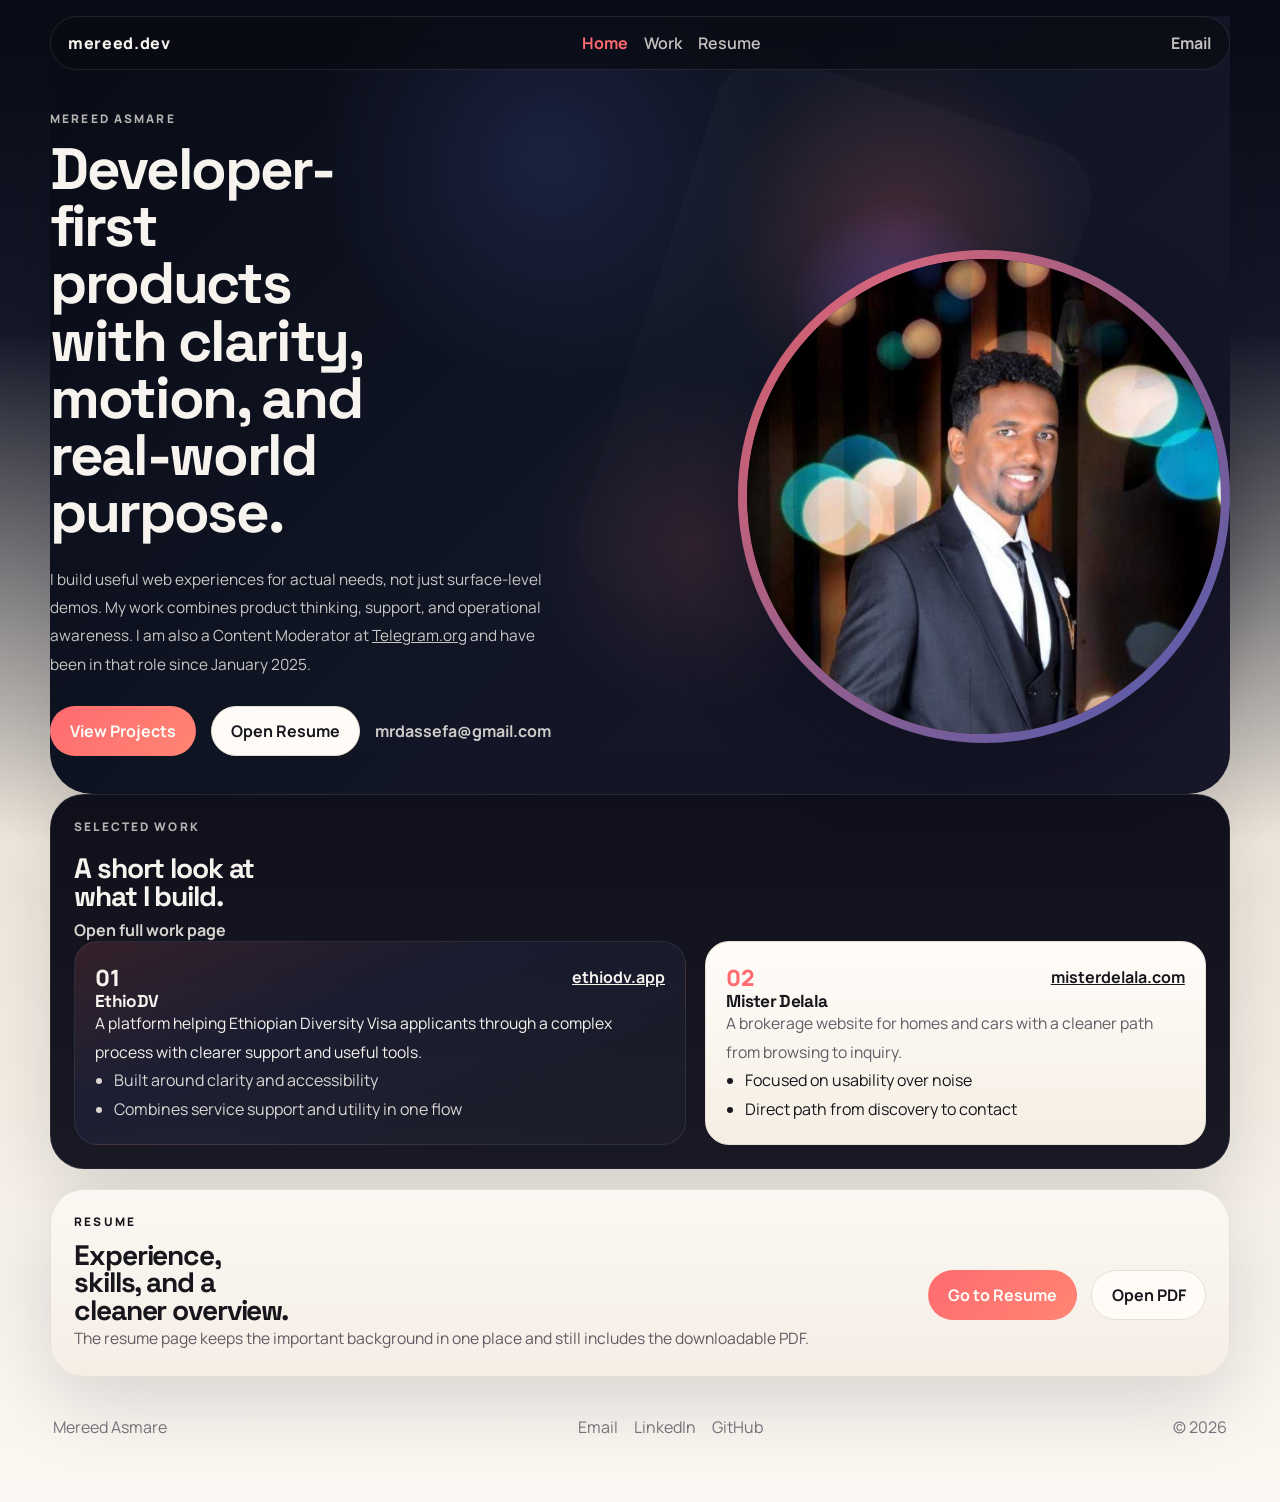
==== commit 617e74a9: "Simplify portfolio content structure" ====
--- a/index.html
+++ b/index.html
@@ -57,16 +57,6 @@
                 >
                 and have been in that role since January 2025.
               </p>
-              <div class="hero-status-row">
-                <article class="hero-status-card">
-                  <span>Focus</span>
-                  <strong>Useful web products with direct, low-friction flows.</strong>
-                </article>
-                <article class="hero-status-card">
-                  <span>Style</span>
-                  <strong>Modern, calm, and intentionally sleek without noise.</strong>
-                </article>
-              </div>
               <div class="hero-actions">
                 <a class="button primary" href="./work.html">View Projects</a>
                 <a class="button secondary button-dark" href="./resume.html"
@@ -76,21 +66,11 @@
                   >mrdassefa@gmail.com</a
                 >
               </div>
-              <div class="metric-row metric-row-dark">
-                <div class="metric-chip">Software Engineering Graduate</div>
-                <div class="metric-chip">Telegram.org since Jan 2025</div>
-                <div class="metric-chip">Addis Ababa</div>
-              </div>
             </div>
 
             <aside class="hero-visual">
               <div class="orb orb-one"></div>
               <div class="orb orb-two"></div>
-              <div class="hero-badge">
-                <span>Now</span>
-                <strong>Telegram.org</strong>
-                <p>Trust and safety work since January 2025.</p>
-              </div>
               <div class="portrait-ring">
                 <div class="portrait-cutout">
                   <img
@@ -99,52 +79,16 @@
                   />
                 </div>
               </div>
-              <div class="hero-note">
-                <span>Current Focus</span>
-                <strong>Products, trust, and calm execution.</strong>
-              </div>
             </aside>
           </section>
         </div>
       </section>
 
       <main class="content-stack">
-        <section class="section-light intro-panel reveal">
-          <div class="section-header">
-            <div>
-              <p class="eyebrow">What I Do</p>
-              <h2>I build practical digital products that feel easy to trust.</h2>
-            </div>
-          </div>
-          <div class="three-up-grid">
-            <article class="info-card">
-              <h3>Developer-first work</h3>
-              <p>
-                I care about useful flows, clean structure, and products that
-                support the user without extra friction.
-              </p>
-            </article>
-            <article class="info-card">
-              <h3>Trust and safety mindset</h3>
-              <p>
-                My work at Telegram sharpened how I think about clarity,
-                decisions, quality, and high-volume responsibility.
-              </p>
-            </article>
-            <article class="info-card">
-              <h3>Operational awareness</h3>
-              <p>
-                I do not only think about the interface. I also think about the
-                workflows, support needs, and people behind the system.
-              </p>
-            </article>
-          </div>
-        </section>
-
         <section class="section-dark project-band reveal">
           <div class="project-intro">
             <p class="eyebrow eyebrow-dark">Selected Work</p>
-            <h2 class="section-title-dark">Projects with real tasks behind them.</h2>
+            <h2 class="section-title-dark">A short look at what I build.</h2>
             <a class="mini-link mini-link-light" href="./work.html"
               >Open full work page</a
             >
@@ -164,13 +108,11 @@
               <h3>EthioDV</h3>
               <p>
                 A platform helping Ethiopian Diversity Visa applicants through
-                consulting, date conversion, photo preparation, and global
-                payment handling.
+                a complex process with clearer support and useful tools.
               </p>
               <ul class="clean-list clean-list-light">
-                <li>High-stakes application support</li>
-                <li>Utility plus service workflow in one product</li>
-                <li>Designed around clarity and accessibility</li>
+                <li>Built around clarity and accessibility</li>
+                <li>Combines service support and utility in one flow</li>
               </ul>
             </article>
 
@@ -187,41 +129,12 @@
               <h3>Mister Delala</h3>
               <p>
                 A brokerage website for homes and cars with a cleaner path from
-                browsing to interest and inquiry.
+                browsing to inquiry.
               </p>
               <ul class="clean-list">
                 <li>Focused on usability over noise</li>
-                <li>Supports browsing and lead generation</li>
-                <li>Built for practical service communication</li>
+                <li>Direct path from discovery to contact</li>
               </ul>
-            </article>
-          </div>
-        </section>
-
-        <section class="two-column-panel reveal">
-          <div class="telegram-panel">
-            <p class="eyebrow">Current Role</p>
-            <h2>Content Moderator at Telegram.org</h2>
-            <p class="body-copy">
-              Since January 2025, I have been working in a high-volume
-              moderation environment where judgment, consistency, and accuracy
-              matter every day. That experience influences the way I build:
-              structured systems, clear communication, and products that respect
-              real user behavior.
-            </p>
-          </div>
-          <div class="facts-panel">
-            <article class="fact-card">
-              <span>Environment</span>
-              <strong>High-volume trust and safety work</strong>
-            </article>
-            <article class="fact-card">
-              <span>Strength</span>
-              <strong>Clarity under pressure</strong>
-            </article>
-            <article class="fact-card">
-              <span>Approach</span>
-              <strong>Calm, precise, and user-aware</strong>
             </article>
           </div>
         </section>
@@ -229,10 +142,10 @@
         <section class="resume-cta reveal">
           <div>
             <p class="eyebrow">Resume</p>
-            <h2>Experience, skills, and the PDF all in one place.</h2>
+            <h2>Experience, skills, and a cleaner overview.</h2>
             <p class="body-copy">
-              The resume page is styled as a personal profile, not a stiff CV
-              page, while still keeping the full PDF available for download.
+              The resume page keeps the important background in one place and
+              still includes the downloadable PDF.
             </p>
           </div>
           <div class="hero-actions">
--- a/styles.css
+++ b/styles.css
@@ -1,20 +1,20 @@
 :root {
   color-scheme: dark light;
-  --bg-dark: #0a0814;
-  --bg-dark-2: #150c28;
+  --bg-dark: #0b0d18;
+  --bg-dark-2: #14192a;
   --bg-panel: rgba(255, 255, 255, 0.08);
   --bg-panel-strong: rgba(255, 255, 255, 0.12);
-  --light: #f6f2ea;
-  --light-2: #fbf7f1;
-  --text-dark: #f8f4ee;
-  --text-light: #161318;
-  --muted-dark: rgba(248, 244, 238, 0.76);
-  --muted-light: #645d69;
-  --line-dark: rgba(255, 255, 255, 0.12);
-  --line-light: #e5dbcc;
-  --accent: #ff4f8a;
-  --accent-2: #7f6cff;
-  --shadow: 0 24px 70px rgba(9, 6, 20, 0.16);
+  --light: #f5f0e8;
+  --light-2: #fbf8f3;
+  --text-dark: #f7f4ef;
+  --text-light: #17161d;
+  --muted-dark: rgba(247, 244, 239, 0.78);
+  --muted-light: #68616c;
+  --line-dark: rgba(255, 255, 255, 0.1);
+  --line-light: #e8dfd4;
+  --accent: #ff6b70;
+  --accent-2: #6682ff;
+  --shadow: 0 28px 78px rgba(11, 10, 20, 0.13);
   --radius-xl: 34px;
   --radius-lg: 24px;
   --radius-md: 18px;
@@ -35,7 +35,7 @@
   min-height: 100vh;
   font-family: "Manrope", sans-serif;
   color: var(--text-light);
-  background: linear-gradient(180deg, #0d0918 0%, #17102a 24%, #f0e7da 58%, #fbf7f1 100%);
+  background: linear-gradient(180deg, #090c16 0%, #141828 22%, #efe7dc 56%, #fbf8f3 100%);
 }
 
 body::before {
@@ -48,7 +48,7 @@
     linear-gradient(90deg, rgba(255, 255, 255, 0.02) 1px, transparent 1px);
   background-size: 44px 44px;
   mask-image: radial-gradient(circle at center, black 20%, transparent 80%);
-  opacity: 0.28;
+  opacity: 0.16;
 }
 
 a {
@@ -61,9 +61,12 @@
 }
 
 .site-shell {
+  display: grid;
+  grid-template-rows: auto 1fr auto;
   position: relative;
   z-index: 1;
   width: min(var(--content), calc(100% - 1rem));
+  min-height: calc(100vh - 4rem);
   margin: 0 auto;
   padding: 1rem 0 3rem;
 }
@@ -98,7 +101,7 @@
   z-index: 12;
   margin-bottom: 1.25rem;
   border: 1px solid var(--line-dark);
-  background: rgba(10, 8, 20, 0.56);
+  background: rgba(9, 11, 19, 0.68);
   backdrop-filter: blur(14px);
 }
 
@@ -160,6 +163,10 @@
   gap: 1.2rem;
 }
 
+.content-stack {
+  align-content: start;
+}
+
 .hero-stage {
   position: relative;
   padding-bottom: 2rem;
@@ -171,10 +178,10 @@
   inset: 0;
   border-radius: 0 0 42px 42px;
   background:
-    radial-gradient(circle at 72% 28%, rgba(255, 79, 138, 0.28), transparent 17%),
-    radial-gradient(circle at 42% 18%, rgba(127, 108, 255, 0.18), transparent 22%),
-    radial-gradient(circle at 55% 68%, rgba(255, 79, 138, 0.18), transparent 18%),
-    linear-gradient(135deg, #090614 0%, #130b24 48%, #190d2e 100%);
+    radial-gradient(circle at 72% 28%, rgba(255, 107, 112, 0.2), transparent 18%),
+    radial-gradient(circle at 42% 18%, rgba(102, 130, 255, 0.14), transparent 24%),
+    radial-gradient(circle at 55% 68%, rgba(255, 107, 112, 0.12), transparent 20%),
+    linear-gradient(135deg, #090b15 0%, #101524 48%, #18182a 100%);
   box-shadow: var(--shadow);
 }
 
@@ -188,16 +195,16 @@
   border-radius: 56px;
   background: linear-gradient(
     180deg,
-    rgba(255, 255, 255, 0.09),
+    rgba(255, 255, 255, 0.07),
     rgba(255, 255, 255, 0.02)
   );
   transform: rotate(18deg);
-  opacity: 0.5;
+  opacity: 0.34;
 }
 
 .hero-stage-compact::before {
   inset: 0 0 auto 0;
-  height: 360px;
+  height: 300px;
 }
 
 .page-hero,
@@ -210,9 +217,9 @@
   display: grid;
   grid-template-columns: minmax(0, 1.15fr) minmax(320px, 0.85fr);
   align-items: center;
-  gap: 2rem;
-  min-height: 680px;
-  padding: 1.5rem 0 0.9rem;
+  gap: 1.35rem;
+  min-height: 620px;
+  padding: 1.2rem 0 0.4rem;
 }
 
 .hero-copy,
@@ -250,23 +257,33 @@
   margin: 0;
   font-family: "Space Grotesk", sans-serif;
   font-weight: 700;
-  line-height: 0.92;
+  line-height: 0.98;
+  letter-spacing: -0.04em;
 }
 
 .display {
-  font-size: clamp(3.15rem, 8vw, 6rem);
-  max-width: 11ch;
+  font-size: clamp(2.2rem, 4.7vw, 3.65rem);
+  max-width: 9ch;
 }
 
 .display-dark {
   color: var(--text-dark);
+}
+
+.hero-home .display {
+  max-width: 8.4ch;
+}
+
+.page-hero .display {
+  font-size: clamp(1.95rem, 3.4vw, 2.9rem);
+  max-width: 11ch;
 }
 
 .section-header h2,
 .telegram-panel h2,
 .resume-cta h2,
 .project-intro h2 {
-  font-size: clamp(2.1rem, 4vw, 3.7rem);
+  font-size: clamp(1.56rem, 2.2vw, 2rem);
   max-width: 12ch;
 }
 
@@ -274,7 +291,7 @@
 .info-card h3,
 .stack-card h3,
 .resume-block h3 {
-  font-size: clamp(1.6rem, 2.8vw, 2.3rem);
+  font-size: clamp(1.06rem, 1.35vw, 1.38rem);
 }
 
 .lead,
@@ -291,13 +308,14 @@
 }
 
 .lead {
-  max-width: 62ch;
+  max-width: 58ch;
   margin-top: 1.35rem;
-  font-size: 1.03rem;
+  font-size: 0.96rem;
+  line-height: 1.85;
 }
 
 .lead-dark {
-  color: var(--muted-dark);
+  color: rgba(247, 244, 239, 0.8);
 }
 
 .body-copy,
@@ -307,7 +325,8 @@
 .stack-card p,
 .timeline-place,
 .mini-entry span {
-  color: var(--muted-light);
+  color: #625a65;
+  font-size: 0.98rem;
 }
 
 .hero-actions,
@@ -343,13 +362,13 @@
 }
 
 .button.primary {
-  background: linear-gradient(135deg, var(--accent), #ff6f7d);
+  background: linear-gradient(135deg, var(--accent), #ff8573);
   color: #fffdf9;
 }
 
 .button.secondary {
   border-color: var(--line-light);
-  background: #fffdf9;
+  background: #fffcf8;
   color: var(--text-light);
 }
 
@@ -375,7 +394,7 @@
   display: grid;
   grid-template-columns: repeat(2, minmax(0, 1fr));
   gap: 0.85rem;
-  margin-top: 1.15rem;
+  margin-top: 0.95rem;
   max-width: 760px;
 }
 
@@ -383,7 +402,7 @@
   padding: 1rem 1.05rem;
   border: 1px solid rgba(255, 255, 255, 0.1);
   border-radius: var(--radius-md);
-  background: rgba(255, 255, 255, 0.05);
+  background: rgba(255, 255, 255, 0.055);
   backdrop-filter: blur(10px);
 }
 
@@ -402,6 +421,7 @@
 .hero-badge strong {
   color: var(--text-dark);
   line-height: 1.55;
+  font-size: 1rem;
 }
 
 .metric-row-dark .metric-chip {
@@ -415,7 +435,7 @@
   padding: 0.5rem 0.8rem;
   border: 1px solid var(--line-light);
   border-radius: var(--radius-pill);
-  font-size: 0.92rem;
+  font-size: 0.84rem;
 }
 
 .hero-visual {
@@ -449,18 +469,18 @@
   top: 1.75rem;
   right: 1rem;
   z-index: 2;
-  max-width: 220px;
-  padding: 1rem 1.05rem;
-  border: 1px solid rgba(255, 255, 255, 0.1);
+  max-width: 205px;
+  padding: 0.88rem 0.95rem;
+  border: 1px solid rgba(255, 255, 255, 0.14);
   border-radius: var(--radius-md);
-  background: rgba(13, 9, 24, 0.72);
+  background: rgba(12, 14, 25, 0.84);
   backdrop-filter: blur(12px);
   box-shadow: 0 20px 55px rgba(5, 3, 10, 0.22);
 }
 
 .hero-badge p {
   margin: 0.45rem 0 0;
-  color: rgba(248, 244, 238, 0.76);
+  color: rgba(248, 244, 238, 0.82);
   line-height: 1.65;
 }
 
@@ -473,7 +493,7 @@
   display: grid;
   place-items: center;
   border-radius: 50%;
-  background: linear-gradient(135deg, rgba(255, 79, 138, 0.85), rgba(127, 108, 255, 0.65));
+  background: linear-gradient(135deg, rgba(255, 107, 112, 0.88), rgba(102, 130, 255, 0.64));
   box-shadow: 0 30px 80px rgba(9, 6, 20, 0.35);
 }
 
@@ -482,7 +502,7 @@
   height: calc(100% - 18px);
   overflow: hidden;
   border-radius: 50%;
-  background: radial-gradient(circle at top, #2b0d2c 0%, #48103a 52%, #8c124e 100%);
+  background: radial-gradient(circle at top, #1f1826 0%, #38213b 52%, #6f3040 100%);
 }
 
 .portrait-cutout img {
@@ -496,11 +516,11 @@
   position: absolute;
   left: 0;
   bottom: 2rem;
-  max-width: 250px;
-  padding: 1rem 1.05rem;
+  max-width: 220px;
+  padding: 0.9rem 0.95rem;
   border: 1px solid var(--line-dark);
   border-radius: var(--radius-md);
-  background: rgba(255, 255, 255, 0.08);
+  background: rgba(14, 11, 25, 0.76);
   backdrop-filter: blur(8px);
 }
 
@@ -515,7 +535,9 @@
 }
 
 .hero-note strong {
+  display: block;
   color: var(--text-dark);
+  line-height: 1.6;
 }
 
 .section-light,
@@ -525,7 +547,7 @@
   padding: 1.45rem;
   border: 1px solid var(--line-light);
   border-radius: var(--radius-xl);
-  background: linear-gradient(180deg, rgba(251, 247, 241, 0.96), rgba(246, 239, 230, 0.94));
+  background: linear-gradient(180deg, rgba(251, 248, 243, 0.98), rgba(244, 237, 228, 0.96));
   box-shadow: var(--shadow);
 }
 
@@ -533,7 +555,7 @@
   padding: 1.45rem;
   border: 1px solid rgba(255, 255, 255, 0.08);
   border-radius: var(--radius-xl);
-  background: linear-gradient(180deg, rgba(15, 10, 28, 0.98), rgba(18, 10, 34, 0.96));
+  background: linear-gradient(180deg, rgba(12, 13, 24, 0.99), rgba(18, 18, 30, 0.97));
   box-shadow: var(--shadow);
 }
 
@@ -564,7 +586,7 @@
 .resume-block {
   padding: 1.2rem;
   border: 1px solid var(--line-light);
-  background: #fffdf9;
+  background: #fffdfa;
 }
 
 .info-card,
@@ -612,7 +634,7 @@
 
 .project-story-primary {
   border: 1px solid rgba(255, 255, 255, 0.08);
-  background: linear-gradient(160deg, rgba(255, 79, 138, 0.2), rgba(127, 108, 255, 0.08) 38%, rgba(255, 255, 255, 0.02));
+  background: linear-gradient(160deg, rgba(255, 107, 112, 0.14), rgba(102, 130, 255, 0.07) 38%, rgba(255, 255, 255, 0.02));
 }
 
 .project-story-primary h3,
@@ -624,7 +646,7 @@
 
 .project-story-secondary {
   border: 1px solid var(--line-light);
-  background: linear-gradient(180deg, #fffdf9, #f8f2e8);
+  background: linear-gradient(180deg, #fffdfa, #f5eee3);
 }
 
 .project-story-top,
@@ -646,7 +668,7 @@
 .clean-list {
   margin: 0;
   padding-left: 1.15rem;
-  line-height: 1.72;
+  line-height: 1.82;
 }
 
 .clean-list-light {
@@ -666,7 +688,7 @@
 .telegram-panel {
   padding: 1.25rem;
   border: 1px solid var(--line-light);
-  background: linear-gradient(180deg, #fffdf9, #f5efe6);
+  background: linear-gradient(180deg, #fffdfa, #f3ede4);
 }
 
 .facts-panel,
@@ -704,9 +726,9 @@
   position: relative;
   z-index: 1;
   display: grid;
-  gap: 0.7rem;
-  padding-bottom: 1.1rem;
-  max-width: 860px;
+  gap: 0.9rem;
+  padding-bottom: 0.85rem;
+  max-width: 700px;
 }
 
 .resume-layout {
@@ -736,7 +758,7 @@
 .resume-contact-card {
   padding: 1.2rem;
   border: 1px solid rgba(255, 255, 255, 0.08);
-  background: linear-gradient(180deg, #120b22, #1a1031 100%);
+  background: linear-gradient(180deg, #121320, #1a1a2b 100%);
   color: var(--text-dark);
 }
 
@@ -747,6 +769,8 @@
 .resume-contact-card a {
   color: rgba(248, 244, 238, 0.82);
   text-decoration: none;
+  font-size: 1.02rem;
+  line-height: 1.7;
 }
 
 .resume-contact-card a:hover {
@@ -755,19 +779,25 @@
 
 .sidebar-links {
   display: grid;
-  gap: 0.85rem;
+  gap: 0.95rem;
 }
 
 .resume-content-card {
   padding: 1.2rem;
   border: 1px solid var(--line-light);
-  background: linear-gradient(180deg, #fffdf9, #f7f1e7);
+  background: linear-gradient(180deg, #fffdfa, #f5efe5);
 }
 
 .resume-summary,
 .resume-block {
   display: grid;
   gap: 0.8rem;
+}
+
+.resume-summary .body-copy {
+  max-width: 60ch;
+  font-size: 1.05rem;
+  line-height: 1.9;
 }
 
 .skill-list {
@@ -780,8 +810,8 @@
   padding: 0.52rem 0.82rem;
   border: 1px solid var(--line-light);
   border-radius: var(--radius-pill);
-  background: #fff7ee;
-  font-size: 0.92rem;
+  background: #fff8f0;
+  font-size: 0.84rem;
 }
 
 .resume-grid-block {
@@ -820,7 +850,7 @@
   gap: 1rem;
   margin-top: 1.45rem;
   padding: 0 0.2rem;
-  color: var(--muted-light);
+  color: #7a737d;
 }
 
 .footer-links {
@@ -836,12 +866,17 @@
 }
 
 .reveal {
+  opacity: 1;
+  transform: none;
+}
+
+.js-ready .reveal {
   opacity: 0;
   transform: translateY(18px);
   transition: opacity 650ms ease, transform 650ms ease;
 }
 
-.reveal.visible {
+.js-ready .reveal.visible {
   opacity: 1;
   transform: translateY(0);
 }
@@ -894,15 +929,24 @@
   }
 
   .display {
-    font-size: clamp(2.7rem, 14vw, 4.4rem);
+    font-size: clamp(1.95rem, 8.4vw, 2.65rem);
+  }
+
+  .page-hero .display {
+    max-width: none;
+    font-size: clamp(1.72rem, 7.2vw, 2.2rem);
   }
 
   .section-header h2,
   .telegram-panel h2,
   .resume-cta h2,
   .project-intro h2 {
-    font-size: clamp(2rem, 11vw, 3rem);
+    font-size: clamp(1.34rem, 5.8vw, 1.74rem);
     max-width: none;
+  }
+
+  .hero-status-row {
+    display: none;
   }
 
   .section-light,
@@ -914,23 +958,29 @@
   }
 
   .hero-visual {
-    min-height: 420px;
+    min-height: auto;
+    display: grid;
+    gap: 0.7rem;
+    justify-items: stretch;
   }
 
   .hero-badge {
     position: static;
-    margin-bottom: 0.9rem;
+    margin: 0;
     max-width: none;
   }
 
   .portrait-ring {
-    right: 0;
-    width: min(100%, 380px);
+    position: static;
+    right: auto;
+    bottom: auto;
+    width: min(100%, 320px);
+    margin: 0 auto;
   }
 
   .hero-note {
     position: static;
-    margin-top: 0.9rem;
+    margin-top: 0;
     max-width: none;
   }
 
@@ -951,7 +1001,7 @@
     animation: none;
   }
 
-  .reveal {
+  .js-ready .reveal {
     opacity: 1;
     transform: none;
   }
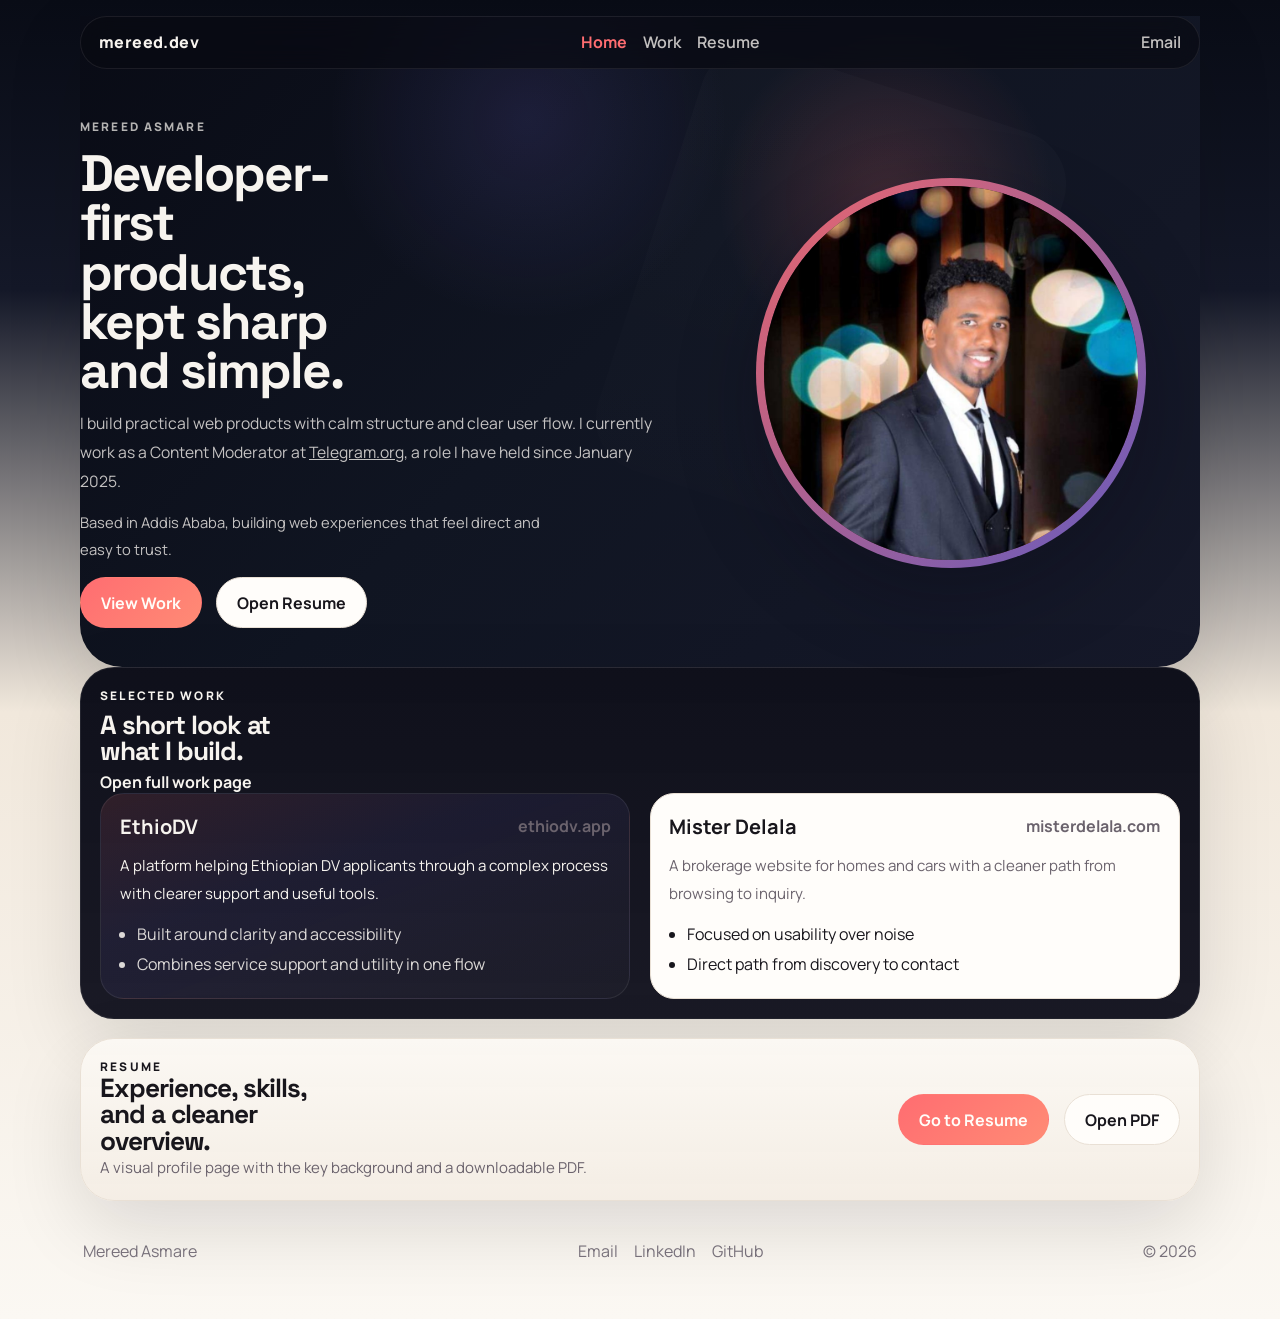
==== commit 295b3aff: "Refine portfolio layout and readability" ====
--- a/index.html
+++ b/index.html
@@ -6,13 +6,13 @@
     <title>Mereed Asmare | Developer Portfolio</title>
     <meta
       name="description"
-      content="Developer portfolio for Mereed Asmare featuring web products, current work at Telegram.org, and a styled resume page."
+      content="Developer portfolio for Mereed Asmare featuring selected work, current work at Telegram.org, and a resume page."
     />
-    <meta name="theme-color" content="#0a0814" />
+    <meta name="theme-color" content="#0b0d18" />
     <meta property="og:title" content="Mereed Asmare | Developer Portfolio" />
     <meta
       property="og:description"
-      content="Web products, current work at Telegram.org, and a styled resume page."
+      content="Selected work, current role at Telegram.org, and a focused resume page."
     />
     <meta property="og:type" content="website" />
     <meta property="og:url" content="https://mereed.dev" />
@@ -28,7 +28,7 @@
   </head>
   <body data-page="home">
     <div class="site-shell">
-      <section class="hero-stage">
+      <section class="hero-stage hero-stage-home">
         <header class="site-header site-header-dark">
           <a class="brand" href="./index.html">mereed.dev</a>
           <nav class="site-nav" aria-label="Primary">
@@ -40,44 +40,37 @@
         </header>
 
         <div class="page-stack">
-          <section class="hero hero-home reveal">
+          <section class="hero-home reveal">
             <div class="hero-copy">
               <p class="eyebrow eyebrow-dark">Mereed Asmare</p>
               <h1 class="display display-dark">
-                Developer-first products with clarity, motion, and real-world
-                purpose.
+                Developer-first products, kept sharp and simple.
               </h1>
               <p class="lead lead-dark">
-                I build useful web experiences for actual needs, not just
-                surface-level demos. My work combines product thinking,
-                support, and operational awareness. I am also a Content
-                Moderator at
+                I build practical web products with calm structure and clear
+                user flow. I currently work as a Content Moderator at
                 <a href="https://telegram.org" target="_blank" rel="noreferrer"
                   >Telegram.org</a
-                >
-                and have been in that role since January 2025.
+                >, a role I have held since January 2025.
+              </p>
+              <p class="status-line">
+                Based in Addis Ababa, building web experiences that feel direct
+                and easy to trust.
               </p>
               <div class="hero-actions">
-                <a class="button primary" href="./work.html">View Projects</a>
+                <a class="button primary" href="./work.html">View Work</a>
                 <a class="button secondary button-dark" href="./resume.html"
                   >Open Resume</a
-                >
-                <a class="text-action text-action-light" href="mailto:mrdassefa@gmail.com"
-                  >mrdassefa@gmail.com</a
                 >
               </div>
             </div>
 
             <aside class="hero-visual">
-              <div class="orb orb-one"></div>
-              <div class="orb orb-two"></div>
-              <div class="portrait-ring">
-                <div class="portrait-cutout">
-                  <img
-                    src="./assets/mereed-photo.jpg"
-                    alt="Portrait of Mereed Asmare"
-                  />
-                </div>
+              <div class="portrait-frame">
+                <img
+                  src="./assets/mereed-photo.jpg"
+                  alt="Portrait of Mereed Asmare"
+                />
               </div>
             </aside>
           </section>
@@ -85,67 +78,53 @@
       </section>
 
       <main class="content-stack">
-        <section class="section-dark project-band reveal">
-          <div class="project-intro">
-            <p class="eyebrow eyebrow-dark">Selected Work</p>
-            <h2 class="section-title-dark">A short look at what I build.</h2>
-            <a class="mini-link mini-link-light" href="./work.html"
-              >Open full work page</a
-            >
+        <section class="spotlight-panel reveal">
+          <div class="section-heading">
+            <p class="eyebrow">Selected Work</p>
+            <h2>A short look at what I build.</h2>
+            <a class="mini-link" href="./work.html">Open full work page</a>
           </div>
 
-          <div class="project-stack">
-            <article class="project-story project-story-primary">
-              <div class="project-story-top">
-                <span class="story-index">01</span>
-                <a
-                  href="https://ethiodv.app"
-                  target="_blank"
-                  rel="noreferrer"
-                  >ethiodv.app</a
-                >
+          <div class="project-link-list">
+            <a class="project-link-card project-link-card-dark" href="./work.html#ethiodv">
+              <div class="project-link-top">
+                <strong>EthioDV</strong>
+                <span>ethiodv.app</span>
               </div>
-              <h3>EthioDV</h3>
               <p>
-                A platform helping Ethiopian Diversity Visa applicants through
-                a complex process with clearer support and useful tools.
+                A platform helping Ethiopian DV applicants through a complex
+                process with clearer support and useful tools.
               </p>
-              <ul class="clean-list clean-list-light">
+              <ul class="key-points key-points-light">
                 <li>Built around clarity and accessibility</li>
                 <li>Combines service support and utility in one flow</li>
               </ul>
-            </article>
+            </a>
 
-            <article class="project-story project-story-secondary">
-              <div class="project-story-top">
-                <span class="story-index">02</span>
-                <a
-                  href="https://misterdelala.com"
-                  target="_blank"
-                  rel="noreferrer"
-                  >misterdelala.com</a
-                >
+            <a class="project-link-card" href="./work.html#misterdelala">
+              <div class="project-link-top">
+                <strong>Mister Delala</strong>
+                <span>misterdelala.com</span>
               </div>
-              <h3>Mister Delala</h3>
               <p>
                 A brokerage website for homes and cars with a cleaner path from
                 browsing to inquiry.
               </p>
-              <ul class="clean-list">
+              <ul class="key-points">
                 <li>Focused on usability over noise</li>
                 <li>Direct path from discovery to contact</li>
               </ul>
-            </article>
+            </a>
           </div>
         </section>
 
-        <section class="resume-cta reveal">
+        <section class="minimal-band reveal">
           <div>
             <p class="eyebrow">Resume</p>
             <h2>Experience, skills, and a cleaner overview.</h2>
             <p class="body-copy">
-              The resume page keeps the important background in one place and
-              still includes the downloadable PDF.
+              A visual profile page with the key background and a downloadable
+              PDF.
             </p>
           </div>
           <div class="hero-actions">
--- a/styles.css
+++ b/styles.css
@@ -1,25 +1,24 @@
 :root {
   color-scheme: dark light;
   --bg-dark: #0b0d18;
-  --bg-dark-2: #14192a;
-  --bg-panel: rgba(255, 255, 255, 0.08);
-  --bg-panel-strong: rgba(255, 255, 255, 0.12);
-  --light: #f5f0e8;
+  --bg-dark-2: #171c2c;
+  --light: #f4ede3;
   --light-2: #fbf8f3;
+  --surface: #fffdfa;
   --text-dark: #f7f4ef;
-  --text-light: #17161d;
+  --text-light: #18161c;
   --muted-dark: rgba(247, 244, 239, 0.78);
-  --muted-light: #68616c;
-  --line-dark: rgba(255, 255, 255, 0.1);
-  --line-light: #e8dfd4;
-  --accent: #ff6b70;
-  --accent-2: #6682ff;
-  --shadow: 0 28px 78px rgba(11, 10, 20, 0.13);
+  --muted-light: #6b636d;
+  --line-dark: rgba(255, 255, 255, 0.08);
+  --line-light: #e9e0d5;
+  --accent: #ff6d71;
+  --accent-2: #8878ff;
+  --shadow: 0 26px 78px rgba(12, 11, 20, 0.12);
   --radius-xl: 34px;
   --radius-lg: 24px;
   --radius-md: 18px;
   --radius-pill: 999px;
-  --content: 1180px;
+  --content: 1120px;
 }
 
 * {
@@ -35,7 +34,7 @@
   min-height: 100vh;
   font-family: "Manrope", sans-serif;
   color: var(--text-light);
-  background: linear-gradient(180deg, #090c16 0%, #141828 22%, #efe7dc 56%, #fbf8f3 100%);
+  background: linear-gradient(180deg, #090c16 0%, #141828 22%, #f1e8dc 54%, #fbf8f3 100%);
 }
 
 body::before {
@@ -46,9 +45,9 @@
   background-image:
     linear-gradient(rgba(255, 255, 255, 0.02) 1px, transparent 1px),
     linear-gradient(90deg, rgba(255, 255, 255, 0.02) 1px, transparent 1px);
-  background-size: 44px 44px;
+  background-size: 46px 46px;
   mask-image: radial-gradient(circle at center, black 20%, transparent 80%);
-  opacity: 0.16;
+  opacity: 0.12;
 }
 
 a {
@@ -65,43 +64,52 @@
   grid-template-rows: auto 1fr auto;
   position: relative;
   z-index: 1;
-  width: min(var(--content), calc(100% - 1rem));
-  min-height: calc(100vh - 4rem);
+  width: min(var(--content), calc(100% - 1.25rem));
+  min-height: calc(100vh - 3rem);
   margin: 0 auto;
-  padding: 1rem 0 3rem;
+  padding: 1rem 0 2.6rem;
 }
 
 .site-header,
-.site-footer,
 .site-nav,
 .hero-actions,
-.metric-row,
 .footer-links,
-.section-header,
-.project-story-top,
-.pill-row,
-.mini-timeline,
-.timeline-meta {
+.project-link-top,
+.label-row {
   display: flex;
 }
 
+.page-stack,
+.content-stack,
+.project-link-list,
+.case-list,
+.resume-shell,
+.resume-main,
+.resume-columns,
+.detail-list {
+  display: grid;
+  gap: 1.2rem;
+}
+
+.content-stack {
+  align-content: start;
+}
+
 .site-header {
-  position: relative;
-  z-index: 2;
   justify-content: space-between;
   align-items: center;
   gap: 1rem;
-  padding: 0.95rem 1.1rem;
+  padding: 0.9rem 1.1rem;
   border-radius: var(--radius-pill);
 }
 
 .site-header-dark {
   position: sticky;
   top: 0.8rem;
-  z-index: 12;
-  margin-bottom: 1.25rem;
+  z-index: 10;
+  margin-bottom: 1.2rem;
   border: 1px solid var(--line-dark);
-  background: rgba(9, 11, 19, 0.68);
+  background: rgba(9, 11, 19, 0.72);
   backdrop-filter: blur(14px);
 }
 
@@ -109,16 +117,18 @@
 .site-nav a,
 .header-link,
 .button,
-.text-action,
 .mini-link,
-.footer-links a {
+.footer-links a,
+.contact-list a,
+.case-link,
+.project-link-card {
   text-decoration: none;
 }
 
 .brand {
   color: var(--text-dark);
   font-weight: 800;
-  letter-spacing: 0.04em;
+  letter-spacing: 0.03em;
 }
 
 .site-nav {
@@ -129,16 +139,17 @@
 
 .site-nav a,
 .header-link {
-  color: rgba(248, 244, 238, 0.78);
+  color: rgba(247, 244, 239, 0.78);
   font-weight: 600;
 }
 
 .site-nav a:hover,
 .site-nav a.is-active,
 .header-link:hover,
+.footer-links a:hover,
 .mini-link:hover,
-.text-action:hover,
-.footer-links a:hover {
+.contact-list a:hover,
+.case-link:hover {
   color: var(--accent);
 }
 
@@ -146,30 +157,9 @@
   font-weight: 700;
 }
 
-.header-link {
-  font-weight: 700;
-}
-
-.page-stack,
-.content-stack,
-.project-stack,
-.three-up-grid,
-.facts-panel,
-.stack-panel,
-.stack-grid,
-.resume-grid-block,
-.resume-layout {
-  display: grid;
-  gap: 1.2rem;
-}
-
-.content-stack {
-  align-content: start;
-}
-
 .hero-stage {
   position: relative;
-  padding-bottom: 2rem;
+  padding-bottom: 1.2rem;
 }
 
 .hero-stage::before {
@@ -178,63 +168,77 @@
   inset: 0;
   border-radius: 0 0 42px 42px;
   background:
-    radial-gradient(circle at 72% 28%, rgba(255, 107, 112, 0.2), transparent 18%),
-    radial-gradient(circle at 42% 18%, rgba(102, 130, 255, 0.14), transparent 24%),
-    radial-gradient(circle at 55% 68%, rgba(255, 107, 112, 0.12), transparent 20%),
-    linear-gradient(135deg, #090b15 0%, #101524 48%, #18182a 100%);
+    radial-gradient(circle at 72% 28%, rgba(255, 109, 113, 0.18), transparent 18%),
+    radial-gradient(circle at 40% 16%, rgba(136, 120, 255, 0.12), transparent 23%),
+    linear-gradient(135deg, #090b15 0%, #101522 48%, #16192a 100%);
   box-shadow: var(--shadow);
 }
 
 .hero-stage::after {
   content: "";
   position: absolute;
-  top: 4.5rem;
-  right: 17%;
-  width: min(32vw, 390px);
-  height: 72%;
-  border-radius: 56px;
-  background: linear-gradient(
-    180deg,
-    rgba(255, 255, 255, 0.07),
-    rgba(255, 255, 255, 0.02)
-  );
+  top: 4rem;
+  right: 16%;
+  width: min(32vw, 380px);
+  height: 68%;
+  border-radius: 54px;
+  background: linear-gradient(180deg, rgba(255, 255, 255, 0.06), rgba(255, 255, 255, 0.02));
   transform: rotate(18deg);
-  opacity: 0.34;
+  opacity: 0.32;
 }
 
 .hero-stage-compact::before {
   inset: 0 0 auto 0;
-  height: 300px;
-}
-
-.page-hero,
-.hero-home {
+  height: 250px;
+}
+
+.hero-home,
+.page-hero {
   position: relative;
   z-index: 1;
 }
 
 .hero-home {
   display: grid;
-  grid-template-columns: minmax(0, 1.15fr) minmax(320px, 0.85fr);
+  grid-template-columns: minmax(0, 1fr) minmax(300px, 0.84fr);
   align-items: center;
-  gap: 1.35rem;
-  min-height: 620px;
-  padding: 1.2rem 0 0.4rem;
-}
-
-.hero-copy,
+  gap: 1.8rem;
+  min-height: 560px;
+  padding: 1rem 0 0.4rem;
+}
+
+.hero-copy {
+  display: grid;
+  gap: 0.9rem;
+  align-content: center;
+}
+
 .hero-visual {
-  position: relative;
-}
-
-.hero-copy {
-  display: grid;
-  align-content: center;
-  gap: 0.15rem;
+  display: grid;
+  justify-items: center;
+}
+
+.portrait-frame {
+  width: min(100%, 390px);
+  aspect-ratio: 1;
+  overflow: hidden;
+  border-radius: 50%;
+  padding: 8px;
+  background: linear-gradient(135deg, rgba(255, 109, 113, 0.9), rgba(136, 120, 255, 0.7));
+  box-shadow: 0 30px 80px rgba(9, 6, 20, 0.3);
+}
+
+.portrait-frame img {
+  width: 100%;
+  height: 100%;
+  object-fit: cover;
+  object-position: center top;
+  border-radius: 50%;
+  background: radial-gradient(circle at top, #1f1826 0%, #38213b 52%, #6f3040 100%);
 }
 
 .eyebrow {
-  margin: 0 0 0.75rem;
+  margin: 0;
   font-size: 0.74rem;
   font-weight: 800;
   letter-spacing: 0.18em;
@@ -242,105 +246,91 @@
 }
 
 .eyebrow-dark {
-  color: rgba(248, 244, 238, 0.72);
+  color: rgba(247, 244, 239, 0.72);
 }
 
 .display,
-.section-header h2,
-.telegram-panel h2,
-.resume-cta h2,
-.project-intro h2,
-.resume-block h3,
-.project-story h3,
-.info-card h3,
-.stack-card h3 {
+.section-heading h2,
+.minimal-band h2,
+.case-meta h2,
+.resume-section h2 {
   margin: 0;
   font-family: "Space Grotesk", sans-serif;
   font-weight: 700;
-  line-height: 0.98;
   letter-spacing: -0.04em;
 }
 
 .display {
-  font-size: clamp(2.2rem, 4.7vw, 3.65rem);
-  max-width: 9ch;
+  font-size: clamp(2rem, 4vw, 3.25rem);
+  line-height: 0.96;
+  max-width: 9.5ch;
 }
 
 .display-dark {
   color: var(--text-dark);
 }
 
-.hero-home .display {
-  max-width: 8.4ch;
-}
-
 .page-hero .display {
-  font-size: clamp(1.95rem, 3.4vw, 2.9rem);
-  max-width: 11ch;
-}
-
-.section-header h2,
-.telegram-panel h2,
-.resume-cta h2,
-.project-intro h2 {
-  font-size: clamp(1.56rem, 2.2vw, 2rem);
-  max-width: 12ch;
-}
-
-.project-story h3,
-.info-card h3,
-.stack-card h3,
-.resume-block h3 {
-  font-size: clamp(1.06rem, 1.35vw, 1.38rem);
+  font-size: clamp(1.85rem, 3vw, 2.55rem);
+  max-width: 14ch;
+}
+
+.section-heading h2,
+.minimal-band h2 {
+  font-size: clamp(1.5rem, 2.05vw, 2rem);
+  line-height: 1;
+  max-width: 13ch;
+}
+
+.case-meta h2,
+.resume-section h2 {
+  font-size: clamp(1.15rem, 1.55vw, 1.5rem);
+  line-height: 1.05;
 }
 
 .lead,
 .body-copy,
-.project-story p,
-.info-card p,
-.telegram-panel p,
-.stack-card p,
-.floating-note strong,
-.timeline-place,
-.mini-entry span {
+.project-link-card p,
+.case-body p,
+.status-line,
+.detail-item span,
+.timeline-place {
   margin: 0;
-  line-height: 1.8;
+  line-height: 1.82;
 }
 
 .lead {
   max-width: 58ch;
-  margin-top: 1.35rem;
-  font-size: 0.96rem;
-  line-height: 1.85;
-}
-
-.lead-dark {
-  color: rgba(247, 244, 239, 0.8);
+  font-size: 0.98rem;
+}
+
+.lead-dark,
+.status-line {
+  color: var(--muted-dark);
 }
 
 .body-copy,
-.project-story p,
-.info-card p,
-.telegram-panel p,
-.stack-card p,
-.timeline-place,
-.mini-entry span {
-  color: #625a65;
-  font-size: 0.98rem;
+.project-link-card p,
+.case-body p,
+.detail-item span,
+.timeline-place {
+  color: var(--muted-light);
+  font-size: 0.94rem;
+}
+
+.status-line {
+  max-width: 54ch;
+  font-size: 0.92rem;
 }
 
 .hero-actions,
-.metric-row,
 .footer-links,
-.pill-row,
-.sidebar-links,
-.timeline-meta {
+.label-row {
   gap: 0.9rem;
   flex-wrap: wrap;
 }
 
 .hero-actions {
-  margin-top: 1.5rem;
   align-items: center;
 }
 
@@ -349,12 +339,11 @@
   align-items: center;
   justify-content: center;
   min-height: 48px;
-  padding: 0.82rem 1.2rem;
+  padding: 0.82rem 1.25rem;
+  border: 1px solid transparent;
   border-radius: var(--radius-pill);
-  border: 1px solid transparent;
   font-weight: 700;
-  transition: transform 180ms ease, border-color 180ms ease,
-    background-color 180ms ease;
+  transition: transform 180ms ease, border-color 180ms ease, background-color 180ms ease;
 }
 
 .button:hover {
@@ -362,507 +351,262 @@
 }
 
 .button.primary {
-  background: linear-gradient(135deg, var(--accent), #ff8573);
+  background: linear-gradient(135deg, var(--accent), #ff8b75);
   color: #fffdf9;
 }
 
 .button.secondary {
+  background: #fffdfa;
   border-color: var(--line-light);
-  background: #fffcf8;
   color: var(--text-light);
 }
 
 .button-dark {
-  border-color: rgba(255, 255, 255, 0.2);
   background: rgba(255, 255, 255, 0.08);
+  border-color: rgba(255, 255, 255, 0.16);
   color: var(--text-dark);
 }
 
-.text-action {
+.spotlight-panel,
+.minimal-band,
+.case-item,
+.resume-shell,
+.resume-card,
+.resume-section {
+  border-radius: var(--radius-xl);
+  box-shadow: var(--shadow);
+}
+
+.spotlight-panel,
+.case-item.case-item-dark {
+  padding: 1.2rem;
+  border: 1px solid rgba(255, 255, 255, 0.08);
+  background: linear-gradient(180deg, rgba(12, 13, 24, 0.99), rgba(18, 18, 30, 0.97));
+}
+
+.section-heading {
+  display: grid;
+  gap: 0.45rem;
+}
+
+.section-heading h2,
+.section-heading .eyebrow,
+.mini-link,
+.key-points-light,
+.project-link-card-dark p,
+.project-link-card-dark strong,
+.project-link-card-dark span {
+  color: var(--text-dark);
+}
+
+.mini-link {
   font-weight: 700;
 }
 
-.text-action-light {
-  color: rgba(248, 244, 238, 0.82);
-}
-
-.metric-row {
-  margin-top: 1.2rem;
-}
-
-.hero-status-row {
-  display: grid;
+.project-link-list {
   grid-template-columns: repeat(2, minmax(0, 1fr));
-  gap: 0.85rem;
-  margin-top: 0.95rem;
-  max-width: 760px;
-}
-
-.hero-status-card {
-  padding: 1rem 1.05rem;
-  border: 1px solid rgba(255, 255, 255, 0.1);
-  border-radius: var(--radius-md);
-  background: rgba(255, 255, 255, 0.055);
-  backdrop-filter: blur(10px);
-}
-
-.hero-status-card span,
-.hero-badge span {
-  display: block;
-  margin-bottom: 0.35rem;
-  color: rgba(248, 244, 238, 0.68);
-  font-size: 0.72rem;
+}
+
+.project-link-card {
+  display: grid;
+  gap: 0.8rem;
+  padding: 1.15rem;
+  border: 1px solid var(--line-light);
+  border-radius: var(--radius-lg);
+  background: var(--surface);
+  color: var(--text-light);
+}
+
+.project-link-card-dark {
+  border-color: rgba(255, 255, 255, 0.08);
+  background: linear-gradient(160deg, rgba(255, 109, 113, 0.12), rgba(136, 120, 255, 0.08) 38%, rgba(255, 255, 255, 0.02));
+}
+
+.project-link-top {
+  justify-content: space-between;
+  align-items: center;
+  gap: 1rem;
+  font-weight: 700;
+}
+
+.project-link-top strong {
+  font-size: 1.25rem;
+}
+
+.project-link-top span {
+  color: var(--muted-light);
+}
+
+.minimal-band {
+  display: grid;
+  grid-template-columns: minmax(0, 1fr) auto;
+  align-items: center;
+  gap: 1rem;
+  padding: 1.2rem;
+  border: 1px solid var(--line-light);
+  background: linear-gradient(180deg, rgba(251, 248, 243, 0.98), rgba(244, 237, 228, 0.96));
+}
+
+.case-list {
+  align-content: start;
+}
+
+.case-item {
+  display: grid;
+  grid-template-columns: 190px minmax(0, 1fr);
+  gap: 1.4rem;
+  padding: 1.15rem;
+  border: 1px solid var(--line-light);
+  background: var(--surface);
+}
+
+.case-meta {
+  display: grid;
+  align-content: start;
+  gap: 0.5rem;
+}
+
+.case-item-dark {
+  border-color: rgba(255, 255, 255, 0.08);
+}
+
+.case-index {
+  margin: 0;
+  color: var(--accent);
+  font-size: 1.8rem;
   font-weight: 800;
-  letter-spacing: 0.14em;
-  text-transform: uppercase;
-}
-
-.hero-status-card strong,
-.hero-badge strong {
+  line-height: 1;
+}
+
+.case-item-dark .case-meta h2,
+.case-item-dark .case-link,
+.case-item-dark .body-copy-dark,
+.case-item-dark .key-points {
   color: var(--text-dark);
-  line-height: 1.55;
-  font-size: 1rem;
-}
-
-.metric-row-dark .metric-chip {
-  color: rgba(248, 244, 238, 0.8);
-  background: rgba(255, 255, 255, 0.06);
+}
+
+.case-link {
+  font-weight: 700;
+}
+
+.case-body {
+  display: grid;
+  gap: 0.9rem;
+}
+
+.label-row-dark .tag {
   border-color: rgba(255, 255, 255, 0.12);
-}
-
-.metric-chip,
-.pill-row span {
-  padding: 0.5rem 0.8rem;
+  background: rgba(255, 255, 255, 0.04);
+  color: rgba(247, 244, 239, 0.86);
+}
+
+.tag {
+  padding: 0.45rem 0.75rem;
   border: 1px solid var(--line-light);
   border-radius: var(--radius-pill);
+  background: rgba(255, 255, 255, 0.6);
   font-size: 0.84rem;
 }
 
-.hero-visual {
-  min-height: 620px;
-}
-
-.orb {
-  position: absolute;
-  border-radius: 50%;
-  filter: blur(0.5px);
-  animation: drift 8s ease-in-out infinite alternate;
-}
-
-.orb-one {
-  inset: 12% auto auto 10%;
-  width: 220px;
-  height: 220px;
-  background: radial-gradient(circle, rgba(127, 108, 255, 0.32), transparent 70%);
-}
-
-.orb-two {
-  inset: auto 2% 6% auto;
-  width: 260px;
-  height: 260px;
-  background: radial-gradient(circle, rgba(255, 79, 138, 0.3), transparent 68%);
-  animation-duration: 10s;
-}
-
-.hero-badge {
-  position: absolute;
-  top: 1.75rem;
-  right: 1rem;
-  z-index: 2;
-  max-width: 205px;
-  padding: 0.88rem 0.95rem;
-  border: 1px solid rgba(255, 255, 255, 0.14);
-  border-radius: var(--radius-md);
-  background: rgba(12, 14, 25, 0.84);
-  backdrop-filter: blur(12px);
-  box-shadow: 0 20px 55px rgba(5, 3, 10, 0.22);
-}
-
-.hero-badge p {
-  margin: 0.45rem 0 0;
-  color: rgba(248, 244, 238, 0.82);
-  line-height: 1.65;
-}
-
-.portrait-ring {
-  position: absolute;
-  right: 0;
-  bottom: 0;
-  width: min(100%, 500px);
-  aspect-ratio: 1;
-  display: grid;
-  place-items: center;
-  border-radius: 50%;
-  background: linear-gradient(135deg, rgba(255, 107, 112, 0.88), rgba(102, 130, 255, 0.64));
-  box-shadow: 0 30px 80px rgba(9, 6, 20, 0.35);
-}
-
-.portrait-cutout {
-  width: calc(100% - 18px);
-  height: calc(100% - 18px);
-  overflow: hidden;
-  border-radius: 50%;
-  background: radial-gradient(circle at top, #1f1826 0%, #38213b 52%, #6f3040 100%);
-}
-
-.portrait-cutout img {
-  width: 100%;
-  height: 100%;
-  object-fit: cover;
-  object-position: center top;
-}
-
-.hero-note {
-  position: absolute;
-  left: 0;
-  bottom: 2rem;
-  max-width: 220px;
-  padding: 0.9rem 0.95rem;
-  border: 1px solid var(--line-dark);
-  border-radius: var(--radius-md);
-  background: rgba(14, 11, 25, 0.76);
-  backdrop-filter: blur(8px);
-}
-
-.hero-note span {
-  display: block;
-  margin-bottom: 0.35rem;
-  color: rgba(248, 244, 238, 0.72);
-  font-size: 0.74rem;
-  font-weight: 800;
-  letter-spacing: 0.14em;
-  text-transform: uppercase;
-}
-
-.hero-note strong {
-  display: block;
-  color: var(--text-dark);
-  line-height: 1.6;
-}
-
-.section-light,
-.two-column-panel,
-.resume-layout,
-.resume-cta {
-  padding: 1.45rem;
+.key-points {
+  margin: 0;
+  padding-left: 1.1rem;
+  line-height: 1.85;
+}
+
+.key-points-light {
+  color: rgba(247, 244, 239, 0.88);
+}
+
+.resume-shell {
+  grid-template-columns: 300px minmax(0, 1fr);
+  align-items: start;
+  padding: 1.15rem;
   border: 1px solid var(--line-light);
-  border-radius: var(--radius-xl);
   background: linear-gradient(180deg, rgba(251, 248, 243, 0.98), rgba(244, 237, 228, 0.96));
-  box-shadow: var(--shadow);
-}
-
-.section-dark {
-  padding: 1.45rem;
-  border: 1px solid rgba(255, 255, 255, 0.08);
-  border-radius: var(--radius-xl);
-  background: linear-gradient(180deg, rgba(12, 13, 24, 0.99), rgba(18, 18, 30, 0.97));
-  box-shadow: var(--shadow);
-}
-
-.section-header {
-  justify-content: space-between;
-  align-items: end;
-  margin-bottom: 1rem;
-}
-
-.three-up-grid {
-  grid-template-columns: repeat(3, minmax(0, 1fr));
-}
-
-.info-card,
-.project-story,
-.telegram-panel,
-.fact-card,
-.stack-card,
-.resume-photo-card,
-.resume-content-card,
-.resume-block {
-  border-radius: var(--radius-lg);
-}
-
-.info-card,
-.fact-card,
-.stack-card,
-.resume-block {
-  padding: 1.2rem;
-  border: 1px solid var(--line-light);
-  background: #fffdfa;
-}
-
-.info-card,
-.project-story,
-.telegram-panel,
-.fact-card,
-.resume-contact-card,
-.resume-content-card,
-.resume-block {
-  transition: transform 220ms ease, box-shadow 220ms ease, border-color 220ms ease;
-}
-
-.info-card:hover,
-.project-story:hover,
-.telegram-panel:hover,
-.fact-card:hover,
-.resume-contact-card:hover,
-.resume-content-card:hover,
-.resume-block:hover {
-  transform: translateY(-4px);
-  box-shadow: 0 28px 60px rgba(10, 8, 20, 0.12);
-}
-
-.project-band {
-  gap: 1rem;
-}
-
-.project-intro {
-  display: grid;
-  gap: 0.5rem;
-}
-
-.section-title-dark,
-.project-intro h2 {
-  color: var(--text-dark);
-}
-
-.project-stack {
-  grid-template-columns: 1.1fr 0.9fr;
-}
-
-.project-story {
-  padding: 1.25rem;
-}
-
-.project-story-primary {
-  border: 1px solid rgba(255, 255, 255, 0.08);
-  background: linear-gradient(160deg, rgba(255, 107, 112, 0.14), rgba(102, 130, 255, 0.07) 38%, rgba(255, 255, 255, 0.02));
-}
-
-.project-story-primary h3,
-.project-story-primary p,
-.project-story-primary a,
-.project-story-primary .story-index {
-  color: var(--text-dark);
-}
-
-.project-story-secondary {
-  border: 1px solid var(--line-light);
-  background: linear-gradient(180deg, #fffdfa, #f5eee3);
-}
-
-.project-story-top,
-.timeline-meta {
-  justify-content: space-between;
-  align-items: center;
-}
-
-.project-story-top a {
-  font-weight: 700;
-}
-
-.story-index {
-  color: var(--accent);
-  font-size: 1.4rem;
-  font-weight: 800;
-}
-
-.clean-list {
-  margin: 0;
-  padding-left: 1.15rem;
-  line-height: 1.82;
-}
-
-.clean-list-light {
-  color: rgba(248, 244, 238, 0.86);
-}
-
-.pill-row-dark span {
-  border-color: rgba(255, 255, 255, 0.14);
-  background: rgba(255, 255, 255, 0.06);
-  color: rgba(248, 244, 238, 0.84);
-}
-
-.two-column-panel {
-  grid-template-columns: minmax(0, 1.1fr) minmax(280px, 0.9fr);
-}
-
-.telegram-panel {
-  padding: 1.25rem;
-  border: 1px solid var(--line-light);
-  background: linear-gradient(180deg, #fffdfa, #f3ede4);
-}
-
-.facts-panel,
-.stack-panel,
-.stack-grid {
-  align-content: start;
-}
-
-.fact-card span {
-  display: block;
-  margin-bottom: 0.35rem;
-  color: var(--accent);
-  font-size: 0.74rem;
-  font-weight: 800;
-  letter-spacing: 0.14em;
-  text-transform: uppercase;
-}
-
-.fact-card strong {
-  line-height: 1.55;
-}
-
-.resume-cta {
-  display: grid;
-  grid-template-columns: minmax(0, 1.1fr) auto;
-  align-items: center;
-  gap: 1rem;
-}
-
-.page-pill-row {
-  margin-top: 0.45rem;
-}
-
-.page-hero {
-  position: relative;
-  z-index: 1;
-  display: grid;
-  gap: 0.9rem;
-  padding-bottom: 0.85rem;
-  max-width: 700px;
-}
-
-.resume-layout {
-  grid-template-columns: 320px minmax(0, 1fr);
-  align-items: start;
-}
-
-.resume-identity {
+}
+
+.resume-aside {
   display: grid;
   gap: 1rem;
   align-content: start;
 }
 
-.resume-photo-card {
+.resume-card,
+.resume-section {
+  padding: 1rem;
+  border: 1px solid var(--line-light);
+  background: var(--surface);
+}
+
+.resume-photo {
   overflow: hidden;
-  border: 1px solid rgba(255, 255, 255, 0.08);
-  background: linear-gradient(180deg, #2b0d2c 0%, #8c124e 100%);
-}
-
-.resume-photo-card img {
+  padding: 0;
+  background: linear-gradient(180deg, #151722, #2b2535);
+}
+
+.resume-photo img {
   width: 100%;
   aspect-ratio: 4 / 5;
   object-fit: cover;
   object-position: center top;
 }
 
-.resume-contact-card {
-  padding: 1.2rem;
-  border: 1px solid rgba(255, 255, 255, 0.08);
-  background: linear-gradient(180deg, #121320, #1a1a2b 100%);
+.resume-contact {
+  background: linear-gradient(180deg, #171925, #1f2132);
+  border-color: rgba(255, 255, 255, 0.08);
+}
+
+.resume-contact .eyebrow,
+.resume-contact a {
   color: var(--text-dark);
 }
 
-.resume-contact-card .eyebrow {
-  color: rgba(248, 244, 238, 0.68);
-}
-
-.resume-contact-card a {
-  color: rgba(248, 244, 238, 0.82);
-  text-decoration: none;
-  font-size: 1.02rem;
-  line-height: 1.7;
-}
-
-.resume-contact-card a:hover {
-  color: var(--accent);
-}
-
-.sidebar-links {
-  display: grid;
-  gap: 0.95rem;
-}
-
-.resume-content-card {
-  padding: 1.2rem;
-  border: 1px solid var(--line-light);
-  background: linear-gradient(180deg, #fffdfa, #f5efe5);
-}
-
-.resume-summary,
-.resume-block {
-  display: grid;
-  gap: 0.8rem;
-}
-
-.resume-summary .body-copy {
-  max-width: 60ch;
-  font-size: 1.05rem;
-  line-height: 1.9;
-}
-
-.skill-list {
+.contact-list {
+  display: grid;
+  gap: 0.9rem;
+}
+
+.resume-main {
+  align-content: start;
+}
+
+.page-hero {
+  display: grid;
+  gap: 0.75rem;
+  max-width: 760px;
+  padding-bottom: 0.25rem;
+}
+
+.resume-columns {
+  grid-template-columns: repeat(2, minmax(0, 1fr));
+}
+
+.detail-list {
+  gap: 1rem;
+}
+
+.detail-item {
+  display: grid;
+  gap: 0.15rem;
+}
+
+.detail-item strong {
+  color: var(--text-light);
+}
+
+.site-footer {
   display: flex;
-  flex-wrap: wrap;
-  gap: 0.7rem;
-}
-
-.skill-list span {
-  padding: 0.52rem 0.82rem;
-  border: 1px solid var(--line-light);
-  border-radius: var(--radius-pill);
-  background: #fff8f0;
-  font-size: 0.84rem;
-}
-
-.resume-grid-block {
-  grid-template-columns: repeat(2, minmax(0, 1fr));
-}
-
-.resume-grid-block-three {
-  grid-template-columns: repeat(3, minmax(0, 1fr));
-}
-
-.mini-timeline {
-  flex-direction: column;
-  gap: 0.85rem;
-}
-
-.mini-entry {
-  display: grid;
-  gap: 0.25rem;
-}
-
-.mini-entry strong {
-  color: var(--text-light);
-}
-
-.resume-hero-simple {
-  position: relative;
-  z-index: 1;
-  display: grid;
-  gap: 0.8rem;
-  padding-bottom: 1.1rem;
-}
-
-.site-footer {
   justify-content: space-between;
   align-items: center;
   gap: 1rem;
-  margin-top: 1.45rem;
+  margin-top: 1.4rem;
   padding: 0 0.2rem;
   color: #7a737d;
 }
 
 .footer-links {
   gap: 1rem;
-}
-
-.mini-link {
-  font-weight: 700;
-}
-
-.mini-link-light {
-  color: rgba(248, 244, 238, 0.86);
 }
 
 .reveal {
@@ -881,111 +625,91 @@
   transform: translateY(0);
 }
 
-@keyframes drift {
-  0% {
-    transform: translate3d(0, 0, 0) scale(1);
-  }
-  100% {
-    transform: translate3d(8px, -14px, 0) scale(1.06);
-  }
-}
-
-@media (max-width: 1080px) {
+@media (max-width: 980px) {
   .hero-home,
-  .project-stack,
-  .two-column-panel,
-  .resume-layout,
-  .resume-cta,
-  .three-up-grid,
-  .resume-grid-block,
-  .resume-grid-block-three {
+  .project-link-list,
+  .resume-shell,
+  .resume-columns,
+  .minimal-band,
+  .case-item {
     grid-template-columns: 1fr;
   }
 
-  .hero-status-row {
-    grid-template-columns: 1fr;
-  }
-
-  .hero-visual {
-    min-height: 500px;
-  }
-
-  .hero-stage::after {
-    right: 6%;
-    width: min(46vw, 340px);
-    height: 58%;
+  .portrait-frame {
+    width: min(100%, 330px);
   }
 }
 
 @media (max-width: 720px) {
   .site-shell {
     width: min(100% - 0.75rem, 100%);
-  }
-
-  .site-header,
+    min-height: calc(100vh - 2rem);
+  }
+
+  .site-header {
+    display: grid;
+    grid-template-columns: 1fr auto;
+    align-items: center;
+    gap: 0.7rem;
+  }
+
+  .site-nav {
+    grid-column: 1 / -1;
+    gap: 0.85rem;
+  }
+
+  .header-link {
+    justify-self: end;
+  }
+
   .site-footer {
     flex-direction: column;
     align-items: flex-start;
   }
 
-  .display {
-    font-size: clamp(1.95rem, 8.4vw, 2.65rem);
-  }
-
-  .page-hero .display {
-    max-width: none;
-    font-size: clamp(1.72rem, 7.2vw, 2.2rem);
-  }
-
-  .section-header h2,
-  .telegram-panel h2,
-  .resume-cta h2,
-  .project-intro h2 {
-    font-size: clamp(1.34rem, 5.8vw, 1.74rem);
-    max-width: none;
-  }
-
-  .hero-status-row {
-    display: none;
-  }
-
-  .section-light,
-  .section-dark,
-  .two-column-panel,
-  .resume-cta,
-  .resume-content-card {
-    padding: 1.1rem;
-  }
-
-  .hero-visual {
-    min-height: auto;
-    display: grid;
-    gap: 0.7rem;
-    justify-items: stretch;
-  }
-
-  .hero-badge {
-    position: static;
-    margin: 0;
-    max-width: none;
-  }
-
-  .portrait-ring {
-    position: static;
-    right: auto;
-    bottom: auto;
-    width: min(100%, 320px);
-    margin: 0 auto;
-  }
-
-  .hero-note {
-    position: static;
-    margin-top: 0;
-    max-width: none;
-  }
-
   .hero-stage::after {
     display: none;
+  }
+
+  .hero-home {
+    min-height: auto;
+    gap: 0.9rem;
+  }
+
+  .display {
+    font-size: clamp(1.8rem, 8.3vw, 2.55rem);
+    max-width: none;
+  }
+
+  .page-hero .display {
+    font-size: clamp(1.65rem, 7vw, 2.1rem);
+  }
+
+  .section-heading h2,
+  .minimal-band h2 {
+    font-size: clamp(1.32rem, 5.2vw, 1.72rem);
+    max-width: none;
+  }
+
+  .hero-actions {
+    gap: 0.75rem;
+  }
+
+  .portrait-frame {
+    width: min(100%, 260px);
+  }
+
+  .spotlight-panel,
+  .minimal-band,
+  .case-item,
+  .resume-shell,
+  .resume-card,
+  .resume-section {
+    padding: 0.95rem;
+  }
+
+  .resume-photo {
+    padding: 0;
   }
 }
 
@@ -995,10 +719,8 @@
   }
 
   .button,
-  .orb,
   .reveal {
     transition: none;
-    animation: none;
   }
 
   .js-ready .reveal {
